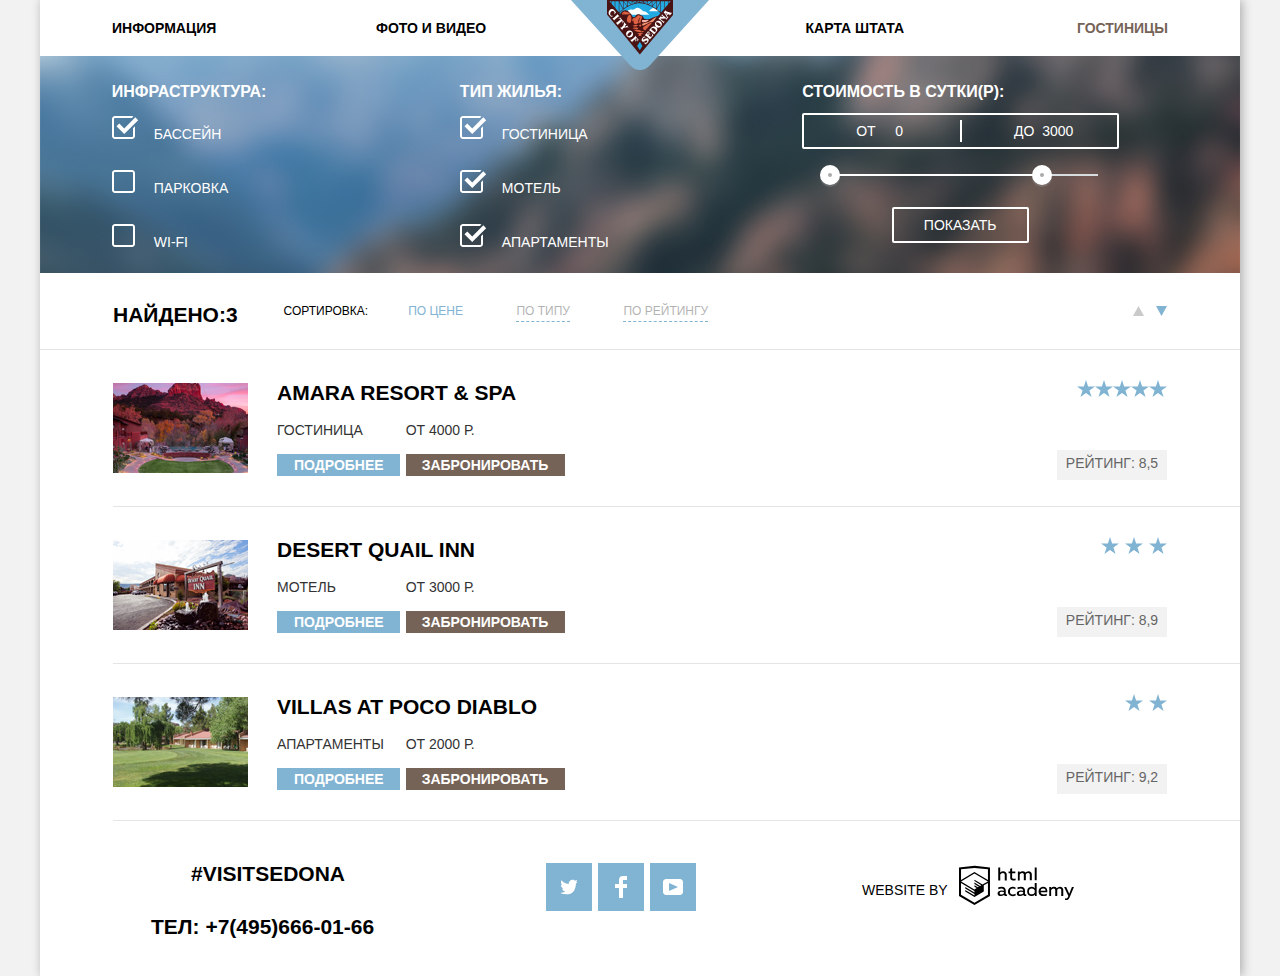
==== catalog.html @ 62e46cba "Исправление ошибок" ====
<!DOCTYPE html>
<html lang="ru">
  <head>
    <meta charset="utf-8">
    <title>HTML Academy: Седона</title>
    <meta name="description" content="Туристическое агенство Sedona">
    <meta name="keywords" content="путешествие, отдых, агенство, турист, Аризона, Каньон, Седона, тур">
    <link href="css/normalize.css" rel="stylesheet">
    <link href="css/style.css" rel="stylesheet">
  </head>
  <body>
    <div class="page-container">
      <header class="main-header">
        <nav class="main-navigation">
          <a href="index.html" class="main-header-logo">
            <img src="img/logo-sedona.svg" width="138" height="70" alt="Логотип SEDONA">
          </a>
          <ul class="site-navigation">
            <li class="menu-item">
              <a href="">Информация</a>
            </li>
            <li class="menu-item">
              <a href="">Фото и видео</a>
            </li>
            <li class="menu-item">
              <a href="">Карта штата</a>
            </li>
            <li class="menu-item">
              <a>Гостиницы</a>
            </li>
          </ul>
        </nav>
      </header>
      <main>
        <section class="top-section">
          <form action="https://echo.htmlacademy.ru/courses" method="get" class="form-catalog">
            <fieldset class="fieldset-checkbox">
              <legend class="categories-catalog infrastructure">Инфраструктура:</legend>
              <ul class="checkbox-list">
                <li class="filter-input">
                  <label for="swimming-pool" class="check">
                    <input class="visually-hidden filter-input-checkbox" type="checkbox" name="swimming-pool" id="swimming-pool" value="Бассейн" checked>
                    <svg xmlns="http://www.w3.org/2000/svg" class="checkbox-icon" width="27" height="23" viewBox="0 0 27 23">
                      <path class="checkbox-on" d="M7.285 7.486l-2.829 2.829 7.783 7.783L26.171 4.166l-2.828-2.829-11.104 11.102z"/>
                      <path class="checkbox-on" d="M21 20c0 .542-.458 1-1 1H3c-.542 0-1-.458-1-1V3c0-.542.458-1 1-1h16.908L21.493.415A2.96 2.96 0 0 0 20 0H3C1.35 0 0 1.35 0 3v17c0 1.65 1.35 3 3 3h17c1.65 0 3-1.35 3-3v-9.829l-2 2V20z"/>
                      <path class="checkbox-off" d="M20 2c.542 0 1 .458 1 1v17c0 .542-.458 1-1 1H3c-.542 0-1-.458-1-1V3c0-.542.458-1 1-1h17m0-2H3C1.35 0 0 1.35 0 3v17c0 1.65 1.35 3 3 3h17c1.65 0 3-1.35 3-3V3c0-1.65-1.35-3-3-3z"/>
                    </svg>Бассейн
                  </label>
                </li>
                <li class="filter-input">
                  <label for="parking" class="check">
                    <input class="visually-hidden filter-input-checkbox" type="checkbox" name="parking" id="parking" value="Парковка">
                    <svg xmlns="http://www.w3.org/2000/svg" class="checkbox-icon" width="27" height="23" viewBox="0 0 27 23">
                      <path class="checkbox-on" d="M7.285 7.486l-2.829 2.829 7.783 7.783L26.171 4.166l-2.828-2.829-11.104 11.102z"/>
                      <path class="checkbox-on" d="M21 20c0 .542-.458 1-1 1H3c-.542 0-1-.458-1-1V3c0-.542.458-1 1-1h16.908L21.493.415A2.96 2.96 0 0 0 20 0H3C1.35 0 0 1.35 0 3v17c0 1.65 1.35 3 3 3h17c1.65 0 3-1.35 3-3v-9.829l-2 2V20z"/>
                      <path class="checkbox-off" d="M20 2c.542 0 1 .458 1 1v17c0 .542-.458 1-1 1H3c-.542 0-1-.458-1-1V3c0-.542.458-1 1-1h17m0-2H3C1.35 0 0 1.35 0 3v17c0 1.65 1.35 3 3 3h17c1.65 0 3-1.35 3-3V3c0-1.65-1.35-3-3-3z"/>
                    </svg>Парковка
                  </label>
                </li>
                <li class="filter-input">
                  <label for="wi-fi" class="check">
                    <input class="visually-hidden filter-input-checkbox" type="checkbox" name="wi-fi" id="wi-fi" value="Wi-Fi">
                    <svg xmlns="http://www.w3.org/2000/svg" class="checkbox-icon" width="27" height="23" viewBox="0 0 27 23">
                      <path class="checkbox-on" d="M7.285 7.486l-2.829 2.829 7.783 7.783L26.171 4.166l-2.828-2.829-11.104 11.102z"/>
                      <path class="checkbox-on" d="M21 20c0 .542-.458 1-1 1H3c-.542 0-1-.458-1-1V3c0-.542.458-1 1-1h16.908L21.493.415A2.96 2.96 0 0 0 20 0H3C1.35 0 0 1.35 0 3v17c0 1.65 1.35 3 3 3h17c1.65 0 3-1.35 3-3v-9.829l-2 2V20z"/>
                      <path class="checkbox-off" d="M20 2c.542 0 1 .458 1 1v17c0 .542-.458 1-1 1H3c-.542 0-1-.458-1-1V3c0-.542.458-1 1-1h17m0-2H3C1.35 0 0 1.35 0 3v17c0 1.65 1.35 3 3 3h17c1.65 0 3-1.35 3-3V3c0-1.65-1.35-3-3-3z"/>
                    </svg>Wi-Fi
                  </label>
                </li>
              </ul>
            </fieldset>
            <fieldset class="fieldset-checkbox">
              <legend class="categories-catalog type-house">Тип жилья:</legend>
              <ul class="checkbox-list">
                <li class="filter-input">
                  <label for="hotel" class="check">
                    <input class="visually-hidden filter-input-checkbox" type="checkbox" name="hotel" id="hotel" value="Гостиница" checked>
                    <svg xmlns="http://www.w3.org/2000/svg" class="checkbox-icon" width="27" height="23" viewBox="0 0 27 23">
                      <path class="checkbox-on" d="M7.285 7.486l-2.829 2.829 7.783 7.783L26.171 4.166l-2.828-2.829-11.104 11.102z"/>
                      <path class="checkbox-on" d="M21 20c0 .542-.458 1-1 1H3c-.542 0-1-.458-1-1V3c0-.542.458-1 1-1h16.908L21.493.415A2.96 2.96 0 0 0 20 0H3C1.35 0 0 1.35 0 3v17c0 1.65 1.35 3 3 3h17c1.65 0 3-1.35 3-3v-9.829l-2 2V20z"/>
                      <path class="checkbox-off" d="M20 2c.542 0 1 .458 1 1v17c0 .542-.458 1-1 1H3c-.542 0-1-.458-1-1V3c0-.542.458-1 1-1h17m0-2H3C1.35 0 0 1.35 0 3v17c0 1.65 1.35 3 3 3h17c1.65 0 3-1.35 3-3V3c0-1.65-1.35-3-3-3z"/>
                    </svg>Гостиница
                  </label>
                </li>
                <li class="filter-input">
                  <label for="motel" class="check">
                    <input class="visually-hidden filter-input-checkbox" type="checkbox" name="motel" id="motel" value="Мотель" checked>
                    <svg xmlns="http://www.w3.org/2000/svg" class="checkbox-icon" width="27" height="23" viewBox="0 0 27 23">
                      <path class="checkbox-on" d="M7.285 7.486l-2.829 2.829 7.783 7.783L26.171 4.166l-2.828-2.829-11.104 11.102z"/>
                      <path class="checkbox-on" d="M21 20c0 .542-.458 1-1 1H3c-.542 0-1-.458-1-1V3c0-.542.458-1 1-1h16.908L21.493.415A2.96 2.96 0 0 0 20 0H3C1.35 0 0 1.35 0 3v17c0 1.65 1.35 3 3 3h17c1.65 0 3-1.35 3-3v-9.829l-2 2V20z"/>
                      <path class="checkbox-off" d="M20 2c.542 0 1 .458 1 1v17c0 .542-.458 1-1 1H3c-.542 0-1-.458-1-1V3c0-.542.458-1 1-1h17m0-2H3C1.35 0 0 1.35 0 3v17c0 1.65 1.35 3 3 3h17c1.65 0 3-1.35 3-3V3c0-1.65-1.35-3-3-3z"/>
                    </svg>Мотель
                  </label>
                </li>
                <li class="filter-input">
                  <label for="apartments" class="check">
                    <input class="visually-hidden filter-input-checkbox" type="checkbox" name="apartments" id="apartments" value="Апартаменты" checked>
                    <svg xmlns="http://www.w3.org/2000/svg" class="checkbox-icon" width="27" height="23" viewBox="0 0 27 23">
                      <path class="checkbox-on" d="M7.285 7.486l-2.829 2.829 7.783 7.783L26.171 4.166l-2.828-2.829-11.104 11.102z"/>
                      <path class="checkbox-on" d="M21 20c0 .542-.458 1-1 1H3c-.542 0-1-.458-1-1V3c0-.542.458-1 1-1h16.908L21.493.415A2.96 2.96 0 0 0 20 0H3C1.35 0 0 1.35 0 3v17c0 1.65 1.35 3 3 3h17c1.65 0 3-1.35 3-3v-9.829l-2 2V20z"/>
                      <path class="checkbox-off" d="M20 2c.542 0 1 .458 1 1v17c0 .542-.458 1-1 1H3c-.542 0-1-.458-1-1V3c0-.542.458-1 1-1h17m0-2H3C1.35 0 0 1.35 0 3v17c0 1.65 1.35 3 3 3h17c1.65 0 3-1.35 3-3V3c0-1.65-1.35-3-3-3z"/>
                   </svg>Апартаменты
                  </label>
                </li>
              </ul>
            </fieldset>
            <fieldset class="filter-item fieldset-checkbox">
              <legend class="price-in-day">Стоимость в сутки(р):</legend>
              <div class="range-filter">
                <div class="price-controls">
                  <label class="min-price">
                    от <input type="number" name="min-price" value="0" class="input-price">
                  </label>
                  <label class="max-price">
                    до <input type="number" name="max-price" value="3000" class="input-price">
                  </label>
                </div>
                <div class="range-controls">
                  <div class="scale">
                    <div class="bar">
                    </div>
                  </div>
                  <button type="button" class="toggle toggle-min" aria-label="Минимальная цена"></button>
                  <button type="button" class="toggle toggle-max" aria-label="Максимальная цена"></button>
                </div>
              </div>
              <button type="submit" name="show-button" id="show-button" class="show-button">Показать</button>
            </fieldset>
          </form>
        </section>
        <div class="sort-container">
          <p class="found">Найдено:3</p>
          <p class="sorting">Сортировка:</p>
          <div class="for-arrows">
            <ul class="sort-list">
              <li class="sort-item">
                <a href="" class="sort-by-price">По цене</a>
              </li>
              <li class="sort-item with-border">
                <a href="" class="sort-by-type">По типу</a>
              </li>
              <li class="sort-item with-border">
                <a href="" class="sort-by-rait">По рейтингу</a>
              </li>
            </ul>
            <ul class="list-reset arrows">
              <li>
                <a href="#">
                  <svg xmlns="http://www.w3.org/2000/svg"  class="arrow first-arrow" width="11" height="10" viewBox="0 0 11 10">
                    <path d="M5.5 0L0 10h11z"/>
                  </svg>
                </a>
              </li>
              <li>
                <a href="#">
                  <svg xmlns="http://www.w3.org/2000/svg"  class="arrow second-arrow" width="11" height="10" viewBox="0 0 11 10">
                    <path d="M5.5 10L0 0h11"/>
                  </svg>
                </a>
              </li>
            </ul>
          </div>
        </div>
        <section>
          <ul class="catalog-list">
            <li> 
              <div class="catalog-container">
                <div class="about-hotel">
                  <div class="image-hotel">
                    <img src="img/amara_resort.jpg" width="135" height="90" alt="Amara resort & SPA">
                  </div>
                  <div class="container-hotel">
                    <h3 class="name-hotel">Amara resort & SPA</h3>
                    <div class="inside-hotel">
                      <div class="side-left">
                        <p class="type-hotel">Гостиница</p>
                        <a href="" class="button-inside details">Подробнее</a>
                      </div>
                      <div class="side-right">
                        <p>от 4000 Р.</p>
                        <a href="" class="button-inside reservation">Забронировать</a>
                      </div>
                    </div>
                  </div>
                </div>
                <div class="grade">
                  <p class="stars four-stars" aria-label="4 звезды"></p>
                  <p class="rating">Рейтинг: 8,5</p>
                </div>
              </div>
            </li>
            <li> 
              <div class="catalog-container">
                <div class="about-hotel">
                  <div class="image-hotel">
                    <img src="img/desert_quail_inn.jpg" width="135" height="90" alt="Desert quail inn">
                  </div>
                  <div class="container-hotel">
                    <h3 class="name-hotel">Desert quail inn</h3>
                    <div class="inside-hotel">
                      <div class="side-left">
                        <p class="type-hotel">Мотель</p>
                        <a href="" class="button-inside details">Подробнее</a>
                      </div>
                      <div class="side-right">
                        <p>от 3000 Р.</p>
                        <a href="" class="button-inside reservation">Забронировать</a>
                      </div>
                    </div>
                  </div>
                </div>
                <div>
                  <p class="stars three-stars" aria-label="3 звезды"></p>
                  <p class="rating">Рейтинг: 8,9</p>
                </div>
              </div>
            </li>
            <li> 
              <div class="catalog-container">
                <div class="about-hotel">
                  <div class="image-hotel">
                    <img src="img/villas_at_poco_diablo.jpg" width="135" height="90" alt="Villas at poco diablo">
                  </div>
                  <div class="container-hotel">
                    <h3 class="name-hotel">Villas at poco diablo</h3>
                    <div class="inside-hotel">
                      <div class="side-left">
                        <p class="type-hotel">Апартаменты</p>
                        <a href="" class="button-inside details">Подробнее</a>
                      </div>
                      <div class="side-right">
                        <p>от 2000 Р.</p>
                        <a href="" class="button-inside reservation">Забронировать</a>
                      </div>
                    </div>
                  </div>
                </div>
                <div>
                  <p class="stars two-stars" aria-label="2 звезды"></p>
                  <p class="rating">Рейтинг: 9,2</p>
                </div>
              </div>
            </li>       
          </ul>
        </section>
      </main>
      <footer class="page-footer">
        <div class="footer-info">
          <h2 class="hashtag">#VISITSEDONA</h2>
          <a href="tel:+74956660166" class="tel">Тел: +7(495)666-01-66</a>
        </div>
        <ul class="footer-contacts">
          <li>
            <a class="social" href="#" aria-label="Твиттер">
              <svg xmlns="http://www.w3.org/2000/svg" xmlns:xlink="http://www.w3.org/1999/xlink" class="social-icon" width="17" height="15" viewBox="0 0 17 15">
                <path fill="#FFF" d="M10.95.144c1.685-.496 2.984.27 3.577 1.179.673-.231 1.331-.481 2.011-.708a2.345 2.345 0 0 1-.857 1.768c.685.17 1.304-.491 1.304-.491-.169 1-1.006 1.788-1.563 2.024-.231 6.75-3.175 11.217-10.077 11.082h-.446c-.41 0-4.164-.46-4.898-1.887 2.271.196 3.893-.422 4.693-1.177-.96-.3-2.679-.477-2.979-2.95.349.106.564.228 1.19.119C1.705 8.247.374 7.53.448 5.33c.285.328 1.067.536 1.34.472C1.085 5.561-.182 2.442.894.85c1.818 1.854 3.735 3.606 7.152 3.773C8.254 2.33 9.183.793 10.95.144z"/>
              </svg>
            </a>
          </li>
          <li>
            <a class="social" href="#" aria-label="Фейсбук">
              <svg xmlns="http://www.w3.org/2000/svg" class="social-icon" width="12" height="22" viewBox="0 0 12 22">
                <path fill="#FFF" d="M12 4V0H8a4 4 0 0 0-4 4v4H0v4h4v10h4V12h4V8H8V4h4z"/>
              </svg>
            </a>
          </li>
          <li>
            <a class="social" href="#" aria-label="Ютуб">
              <svg xmlns="http://www.w3.org/2000/svg" xmlns:xlink="http://www.w3.org/1999/xlink" class="social-icon" width="20" height="16" viewBox="0 0 20 16">
                <path fill="#FFF" d="M17 0H3C1.35 0 0 1.35 0 3v10c0 1.65 1.35 3 3 3h14c1.65 0 3-1.35 3-3V3c0-1.65-1.35-3-3-3zM6.027 11.998V4.002L15.014 8l-8.987 3.998z"/>
              </svg>
            </a>
          </li>
        </ul>
        <div class="footer-website-by">
          <p class="website-by">Website by &numsp;
            <a class="copyright-link" href="https://htmlacademy.ru/intensive/htmlcss">
              <svg id="Layer_1" data-name="Layer 1" class="academy-logo" xmlns="http://www.w3.org/2000/svg"
                viewBox="0 0 108.08 36.85">
                <title>logo-htmlacademy-small1</title>
                <path
                  d="M44.61,26.88a2,2,0,0,0,.55-0.1v1.33a3.25,3.25,0,0,1-1.18.21,1.67,1.67,0,0,1-1.67-1,4.84,4.84,0,0,1-3.14,1.08c-1.51,0-2.91-.83-2.91-2.55,0-2.13,2-2.79,3.71-2.79a11.08,11.08,0,0,1,2.17.25v-0.3c0-1-.76-1.77-2.19-1.77a7.42,7.42,0,0,0-3,.64v-1.7a10.21,10.21,0,0,1,3.19-.55c2.36,0,3.81,1.12,3.81,3.65v3a0.54,0.54,0,0,0,.49.59h0.17Zm-6.44-1.13A1.35,1.35,0,0,0,39.63,27h0.11a3.39,3.39,0,0,0,2.41-1V24.58a9.72,9.72,0,0,0-1.81-.21c-1,0-2.16.33-2.16,1.38h0Zm12.36-6.11a5,5,0,0,1,2.57.64V22a4.08,4.08,0,0,0-2.3-.7,2.75,2.75,0,1,0,0,5.49,5,5,0,0,0,2.43-.64v1.71a6.27,6.27,0,0,1-2.76.57A4.21,4.21,0,0,1,46,24.51q0-.21,0-0.41a4.32,4.32,0,0,1,4.18-4.46h0.38Zm12.17,7.24a2,2,0,0,0,.55-0.1v1.33a3.25,3.25,0,0,1-1.18.21,1.67,1.67,0,0,1-1.67-1,4.84,4.84,0,0,1-3.14,1.08c-1.51,0-2.91-.83-2.91-2.55,0-2.13,2-2.79,3.71-2.79a11.08,11.08,0,0,1,2.17.25v-0.3c0-1-.76-1.77-2.19-1.77a7.42,7.42,0,0,0-3,.64v-1.7a10.21,10.21,0,0,1,3.19-.55c2.36,0,3.81,1.12,3.81,3.65v3a0.54,0.54,0,0,0,.49.59h0.17Zm-6.44-1.13A1.35,1.35,0,0,0,57.73,27h0.11a3.39,3.39,0,0,0,2.41-1V24.58a9.72,9.72,0,0,0-1.81-.21c-1.06,0-2.16.33-2.16,1.38h0ZM73,16V28.2H71.35V26.88a3.88,3.88,0,0,1-3.19,1.54,4.4,4.4,0,0,1,0-8.78,3.81,3.81,0,0,1,3,1.3V16H73Zm-4.53,5.22a2.76,2.76,0,1,0,0,5.52A2.86,2.86,0,0,0,71.15,25V23A2.91,2.91,0,0,0,68.49,21.27ZM79,19.64c3.31,0,4.46,2.68,3.92,5.09H76.7c0.21,1.5,1.67,2.11,3.19,2.11a6.11,6.11,0,0,0,2.64-.59v1.6a7.14,7.14,0,0,1-3,.57C77,28.42,74.78,27,74.78,24a4.18,4.18,0,0,1,4-4.39H79Zm0.09,1.54a2.28,2.28,0,0,0-2.44,2.1v0.06H81.3A2,2,0,0,0,79.13,21.18Zm5.73,7V19.87h1.65v1a3.81,3.81,0,0,1,2.78-1.27A2.86,2.86,0,0,1,91.89,21a4.12,4.12,0,0,1,2.91-1.33A3.06,3.06,0,0,1,98,23V28.2h-1.9V23.05a1.59,1.59,0,0,0-1.42-1.75H94.42a2.8,2.8,0,0,0-2.07,1.12V28.2h-1.9V23.05A1.59,1.59,0,0,0,89,21.31H88.8a3,3,0,0,0-2.21,1.29v5.63H84.86Zm21.31-8.33h1.9l-3.91,9.46c-0.9,2.17-2.09,2.86-3.35,2.86a4.76,4.76,0,0,1-1.1-.14V30.46a2.86,2.86,0,0,0,.85.12c0.9,0,1.58-.64,2.07-1.9l0.17-.42-4-8.4h2l2.86,6.29ZM38.73,1.46V6.22a3.81,3.81,0,0,1,2.7-1.14,3.25,3.25,0,0,1,3.44,3.4v5.15H43V8.72a1.81,1.81,0,0,0-1.61-2h-0.3a2.93,2.93,0,0,0-2.32,1.39v5.52h-1.9V1.46h1.9ZM49.94,2.31v3h3V6.91h-3v3.81c0,1.1.5,1.46,1.58,1.46a4.49,4.49,0,0,0,1.69-.33v1.6A6.8,6.8,0,0,1,51,13.8a2.55,2.55,0,0,1-2.86-2.74V6.89H46.58V5.26h1.5V2.74Zm5.4,11.31V5.28H57v1A3.81,3.81,0,0,1,59.77,5a2.86,2.86,0,0,1,2.6,1.33A4.12,4.12,0,0,1,65.28,5,3.06,3.06,0,0,1,68.44,8.4v5.21h-1.9V8.46a1.59,1.59,0,0,0-1.42-1.75H64.89a2.8,2.8,0,0,0-2.07,1.12v5.78h-1.9V8.46A1.59,1.59,0,0,0,59.5,6.71H59.27A3,3,0,0,0,57.06,8v5.63H55.34ZM71.17,1.45H73V13.6H71.17V1.45ZM14.71,0H14.55L0,1.54V28.21l14.55,8.66,14.55-8.66V1.54Zm12.5,27.1L14.55,34.64,1.9,27.12V16.18l12.59,7.5V25L5.86,19.9v1.31l8.68,5.21v1.39L5.87,22.65V24l8.68,5.21,8.75-5.24V18.31L27.2,16V27.12Zm0-12.53-3.48,2-1.6,1L14.51,13v1.31L21,18.23H21l-0.14.09-1,.54-5.37-3.2V17l4.24,2.52-1,.67-3.2-1.9v1.31l2.1,1.24L14.5,22.1,2,14.65,14.51,7.11Zm0-1.32L14.49,5.76,1.91,13.25v-10L14.56,1.92,27.21,3.25v10h0Z"
                  transform="translate(0 -0.02)" />
              </svg>
            </a>
          </p>
        </div>
      </footer>
    </div> 
  </body>
</html>
---- css/style.css ----
:root {
  --basic-white: #ffffff;
  --basic-black: #000000;
  --light-blue: #81B3D2;
  --basic-brown: #766357;
  --basic-gray: #EEEEEE;
  --dark-gray: #888888;
  --light-gray: #F2F2F2;
  --gray: #A9A9A9;
  --black-logo: #231F20;
  --light-black: #333333;
  --gray-ranked: #666666;
  --gray-point: #ABABAB;
  --gray-arrow: #CACACA;
  --hover-brown: #604E43;
  --dark-brown: #503E33;
  --basic-blue: #669EC0;
  --dark-blue: #5496BD;
  --line-gray: #E5E5E5;
  --hover-blue: #669EC0;
  --active-blue: #5496BD;
  --hover-gray: #EBEBEB;
  --border-white: #E5E5E5;
  --menu-current-color: #766357;
}

body {
  margin: 0;
  padding: 0;
  font-family: "PT Sans Narrow", Arial, sans-serif;
  font-size: 14px;
  line-height: 21px;
  font-weight: 400;
  color: var(--light-black);
  text-transform: uppercase;
  background-color: var(--light-gray);
  background-position: top center;
  background-repeat: no-repeat;
}

a {
  text-decoration: none;
}

.page-container {
  width: 1200px;
  margin: 0 auto;
  background-color: var(--basic-white);
  box-shadow: 2px 0px 10px 0px rgba(0,0,0,0.3);
  position: relative;
}

img {
  max-width: 100%;
  height: auto;
}

.list-reset {
  margin: 0;
  padding: 0;
  list-style: none;
}

.main-navigation {
  line-height: 26px;
  background-color: var(--basic-white);
  position: relative;
} 

.main-header-logo {
  width: 138px;
  height: 70px;
  position: absolute;
  top: 0;
  left: 50%;
  transform: translateX(-50%);
}

.site-navigation {
  padding-right: 72px;
  padding-left: 72px;
  margin: 0;
  padding-top: 15px;
  padding-bottom: 15px;
  display: flex;
  justify-content: space-between;
}
  
.site-navigation li {
  width: 300px;
  box-sizing: border-box;
  list-style: none;
  margin: 0;
}

.site-navigation li:nth-child(1),
.site-navigation li:nth-child(2) {
  text-align: left;
}

.site-navigation li:nth-child(3),
.site-navigation li:nth-child(4) {
  text-align: right;
}

.site-navigation a {
  color: var(--basic-black);
  font-weight: 700;
}

.site-navigation a:hover,
.site-navigation a:focus {
  background-color: var(--basic-white);
  color: var(--basic-black);
}

.about-sedona,
.tel,
.found {
  font-size: 21px;
  line-height: 26px;
  font-weight: 700;
  text-align: center;
  color: var(--basic-black);
}

.about-sedona {
  margin-top: 42px;
  margin-bottom: 16px;
}

.visually-hidden {
  position: absolute;
  clip: rect(1px 1px 1px 1px);
  clip: rect(1px, 1px, 1px, 1px);
  padding: 0;
  border: 0;
  height: 1px;
  width: 1px;
  overflow: hidden;
}

.five-reasons {
  line-height: 26px;
  text-align: center;
  margin-bottom: 51px;
}

.in-city {
  color: var(--basic-white);
  font-size: 21px;
}

.blue-block {
  background-color: var(--light-blue);
  width: 400px;
  text-align: center;
  padding-top: 47px;
  padding-bottom: 54px;
}

.description-city {
  color: var(--basic-white);
}

.categories {
  font-weight: 700;
  font-size: 21px;
  color: var(--basic-black);
  margin-top: 30px;
  margin-bottom: 25px;
}

.interested {
  font-size: 30px;
  line-height: 24px;
  color: var(--basic-black);
  font-weight: 700;
  text-align: center;
}

.deal {
  text-align: center;
  margin-bottom: 60px;
}

.search-hotel {
  color: var(--basic-white);
  line-height: 26px;
  font-size: 21px;
  font-weight: 700;
  border: none;
  background-color: var(--basic-brown);
  text-transform: inherit;
  width: 568px;
  font-family: inherit;
  text-align: center;
  margin: 0 auto;
  padding-top: 30px;
  padding-bottom: 30px;
}

.date-age {
  color: var(--basic-black);
  font-weight: 700;
  line-height: 26px;
  text-transform: inherit;
  border: none;
  background-color: var(--light-gray);
  width: 100%;
  min-height: 38px;
  box-sizing: border-box;
  border: 2px solid var(--light-gray);
}

.date-age:first-child {
  padding-left: 13px;
}

.people-input {
  text-align: center;
}

.label-in-form {
  color: var(--basic-black);
  font-weight: 700;
  line-height: 26px;
}

.people-label {
  padding-left: 55px;
  padding-right: 25px;
}

.first-label {
  padding-right: 10px;
}

.second-label {
  padding-right: 7px;
}

.first-group {
  padding-top: 55px;
  padding-left: 55px;
  padding-right: 50px;
}

.second-group {
  padding-left: 54px;
  padding-right: 45px;
}

.search {
  font-size: 21px;
  line-height: 26px;
  font-weight: 700;
  color: var(--basic-white);
  text-transform: inherit;
  border: none;
  background-color: var(--light-blue);
  width: 458px; 
  margin-top: 54px;
  margin-bottom: 55px;
  padding-top: 16px;
  padding-bottom: 16px;
}

.hashtag {
  font-size: 21px;
  line-height: 26px;
  font-weight: 700;
  color: var(--basic-black);
  padding-top: 23px;
  padding-bottom: 9px;
  padding-left: 40px;
}

.footer-contacts {
  list-style: none;
  margin: 0 auto;
  display: grid;
  grid-template-columns: 52px 52px 52px;
  padding: 0;
  margin: 0;
}

.social {
  position: relative;
  background-color: var(--light-blue);
  width: 46px;
  height: 48px;
  display: block;
  text-align: center;
}

.social-icon {
  position: absolute;
  top: 50%;
  left: 50%;
  transform: translate(-50%,-50%);
  text-align: center;
}

.social:active .social-icon {
  opacity: 0.3;
}

.social:hover {
  background-color: var(--hover-blue);
}

.social:active {
  background-color: var(--active-blue);
  color: rgba(255, 255, 255, 0.3);
}

.footer-contacts li {
  margin: 6px;
  text-align: center;
}

.website-by {
  line-height: 26px;
  color: var(--basic-black);
  display: flex;
  align-items: center;
}

.main-background {
  background-color: var(--basic-black);
  background-image: url("../img/main-background.jpg");
  width: 1200px;
  height: 509px;
  text-align: center;
}

.intro-welcome {
  margin-top: 71px;
}

.city-art {
  background-image: url("../img/city.jpg");
}

.top-section {
  background-color: var(--basic-black);
  background-image: url("../img/background.jpg");
  width: 1200px;
  height: 217px;
  background-repeat: no-repeat;
  color: var(--basic-white);
  text-align: center;
}

.categories-catalog,
.price-in-day {
  font-size: 16px;
  font-weight: 700;
}

.price-in-day {
  text-align: start;
  padding-bottom: 11px;
}

.checkbox-list,
.catalog-list {
  list-style: none;
}

.catalog-list {
  margin: 0;
  position: relative;
  padding-left: 73px;
}

.checkbox-list li {
  text-align: start;
  padding-bottom: 25px;
}

.checkbox-list {
  padding: 0;
}

.checkbox-icon {
  fill: var(--basic-white);
  padding-right: 15px;
}

.filter-input-checkbox:checked + .checkbox-icon .checkbox-on {
  opacity: 1;
}

.filter-input-checkbox:checked + .checkbox-icon .checkbox-off {
  opacity: 0;
}

.filter-input-checkbox + .checkbox-icon .checkbox-on {
  opacity: 0;
}

.filter-input-checkbox + .checkbox-icon .checkbox-off {
  opacity: 1;
}

.type-house {
  text-align: start;
}

.show-button {
  color: var(--basic-white);
  background-color: transparent;
  border: 2px solid var(--basic-white);
  border-radius: 2px;
  width: 137px;
  height: 36px;
  text-transform: inherit;
}

.sort-list {
  list-style: none;
  display: flex;
  justify-content: space-between;
  width: 300px;
}

.sort-container {
  display: flex;
  align-items: center;
  border-bottom: 1px solid var(--line-gray);
}

.found {
  margin-top: 29px;
  margin-left: 73px;
  padding: 0;
}

.sorting {
  font-size: 12px;
  line-height: 18px;
  color: var(--basic-black);
  margin-left: 46px;
}

.sort-by-type,
.sort-by-rait {
  font-size: 12px;
  line-height: 18px;
  color: var(--basic-black);
  opacity: 0.3;
}

.with-border {
  border-bottom: 1px dashed var(--light-blue);
}

.sort-by-price {
  font-size: 12px;
  line-height: 18px;
  color: var(--light-blue);
}

.name-hotel {
  font-size: 21px;
  line-height: 26px;
  font-weight: 700;
  color: var(--basic-black);
  margin: 0;
  padding: 0;
}

.type-hotel {
  color: var(--light-black);
}

.button-inside {
  font-weight: 700;
  color: var(--basic-white);
  border: none;
}

.details {
  width: 110px;
  padding: 3px 16px 3px 17px;
  margin-right: 6px;
  background-color: var(--light-blue);
}

.reservation {
  width: 142px;
  padding: 3px 17px 3px 16px;
  background-color: var(--basic-brown);
}

.rating {
  color: var(--gray-ranked);
  background-color: var(--light-gray);
  width: 110px;
  height: 27px;
  text-align: center;
  margin-right: 73px;
  margin-top: 70px;
  padding-top: 3px;
}

.page {
  height: 100%;
}

.page-body {
  min-height: 100%;
  display: grid;
  grid-template-rows: min-content 1fr min-content;
  align-content: start;
}

.advantages-list {
  width: 1200px;
  margin: 0;
  padding: 0;
  list-style: none;
  display: flex;
  flex-wrap: wrap;
}

.feature-item {
  width: 400px;
  text-align: center;
  outline-offset: -5px;
}

.bridge,
.in-city,
.really {
  width: 100%;
}

.feature-item p {
  margin: 0 10px;
} 


.page-footer {
  display: grid;
  grid-template-columns: 3;
}

.page-footer-main {
  background-color: var(--basic-white);
  opacity: 0.9;
  position: absolute;
  width: 100%;
  left: 0;
  bottom: 0;
}

.footer-info {
  padding-left: 111px;
  padding-bottom: 36px;
  grid-column-start: 1;
  grid-column-end: 2;
}

.footer-contacts {
  grid-column-start: 2;
  grid-column-end: 3;
  padding-top: 36px;
  padding-bottom: 36px;
}

.footer-website-by {
  grid-column-start: 3;
  grid-column-end: 4;
  margin-top: 30px;
}

.map {
  background-color: var(--basic-black);
  background-image: url("../img/map.png");
  position: relative;
}

.live-map {
  width: 1200px;
  height: 594px;
  border: none;
}

.form-search {
  position: absolute;
  background-color: var(--basic-white);
  left: 50%;
  transform: translateX(-50%);
  width: 568px;
  text-align: center;
}

.academy-logo {
  width: 115px;
  height: 41px;
}

.container-for-image {
  display: flex;
}

.container-for-image:last-child {
  flex-direction: row-reverse;
}

.additional-advantages {
  background-color: var(--basic-gray);
  margin-bottom: 58px;
}

.characteristics {
  padding-top: 47px;
}

.description-characteristics {
  padding-top: 23px;
  padding-bottom: 54px;
  box-sizing: border-box;
}

.item-icons {
  padding-top: 60px;
}

.description-categories {
  padding-bottom: 82px;
}

.fieldset-search {
  padding: 0;
  margin: 0;
  border: 0;
}

.calendar {
  border: none;
}

.search-hotel:hover {
  background-color: var(--hover-brown);
}

.search-hotel:active {
  background-color: var(--dark-brown);
  color: rgba(255, 255, 255, 0.3);
}

.search:hover {
  background-color: var(--basic-blue);
}

.search:active {
  background-color: var(--dark-blue);
  color: rgba(255, 255, 255, 0.3);
}

.button-amount {
  color: var(--gray);
  background-color: var(--light-gray);
  border: 0;
  position: absolute;
  top: 0;
  width: 30px;
  height: 100%;
  margin: 0;
}

.button-amount:nth-of-type(2) {
  right: 0;
}

.button-amount::before,
.button-amount::after {
  content: "";
  position: absolute;
  top:50%;
  left: 50%;
  transform: translate(-50%, -50%);
  display: block;
  background-color: var(--gray);
}

.plus::before {
  height: 12px;
  width:3px;
}

.plus::after,
.minus::after {
  height: 3px;
  width: 12px;
}

/*
.minus::before {
  position: absolute;
  margin-left: 10px;
  content: "";
  display: block;
  width: 12px;
  height: 3px;
  background-color: var(--gray);
}

.plus::before,
.plus::after {
  content: "";
  position: absolute;
  background-color: var(--gray);
}

.plus::before {
  left:50%;
  top:14px;
  bottom:14px;
  width:3px;
  transform:translateX(-50%);
}

.plus::after {
  top:50%;
  left:9px;
  right:9px;
  height:3px;
  transform:translateY(-50%);
}
*/
.button-amount:hover::before,
.button-amount:hover::after {
  background-color: var(--basic-black);
}

.button-amount:hover,
.button-amount:active {
  background-color: var(--hover-gray);
}

.button-amount:active::before,
.button-amount:active::after {
  background-color: var(--light-blue);
}

.catalog-container {
  display: flex;
  justify-content: space-between;
  border-bottom: 1px solid var(--line-gray);
  padding-top: 30px;
}

.about-hotel {
  display: flex;
  align-items: center;
  padding-bottom: 30px;
}

.image-hotel {
  margin-right: 29px;
  width: 135px;
  height: 90px;
}

.container-hotel {
  flex-wrap: wrap;
}

.inside-hotel {
  display: flex;
}

.copyright-link:hover .academy-logo {
  fill: var(--light-blue);
}

.copyright-link .academy-logo:active {
  fill: var(--gray);
}

.fieldset-group {
  display: flex;
  align-items: center;
}

.group-inside {
  display: flex;
  align-items: center;
}

.second {
  width: 114px;
}

.input-wrapper {
  position: relative;
  width: 346px;
}

.input-second-wrapper {
  position: relative;
  width: 114px;
}

.calendar {
  position: absolute;
  fill: var(--gray);
  outline: none;
  margin: 0;
  padding: 0;
  top: 3px;
  right: 5px;
}

.calendar:hover {
  fill: var(--basic-black);
}

.calendar:active {
  fill: var(--light-blue);
}

.group-inside {
  display: flex;
}

.filter-item {
  margin: 0;
  padding: 0;
  border: none;
}

.range-filter {
  width: 316px;
}

.range-controls {
  position: relative;
  height: 80px;
  padding-top: 25px;
  height: 33px;
  padding-right: 20px;
  padding-left: 20px;
  border-radius: 5px;
}

.range-controls .scale {
  height: 2px;
  background: #d7dcde;
}

.range-controls .bar {
  width: 80%;
  height: 2px;
  background: var(--basic-white);
}

.range-controls .toggle {
  position: absolute;
  top: 16px;
  left: 0;
  width: 4px;
  height: 4px;
  padding: 0;
  border: 8px solid #ffffff;
  background-color: var(--gray-point);
  border-radius: 50%;
  box-shadow: 0 2px 1px 0 rgba(171,	171,	171, 0.3);
  cursor: pointer;
  box-sizing: content-box;
  outline: none;
}

.toggle:hover {
  width: 5.50px;
  height: 5.50px;
}

.range-controls .toggle-min {
  left: 18px;
}

.range-controls .toggle-max {
  left: 230px;
}

.price-controls {
  border: 2px solid var(--basic-white);
  display: flex;
  justify-content: space-between;
  width: 317px;
  height: 36px;
  align-items: center;
  position: relative;
  border-radius: 2px;
  box-sizing: border-box;
}

.price-controls::before {
  content: "";
  position: absolute;
  top: 50%;
  left: 50%;
  transform: translate(-50%, -50%);
  display: block;
  width: 2px;
  height: 22px;
  background-color: var(--basic-white);
}

.fieldset-checkbox {
  border: none;
  padding: 0;
  margin: 0;
  margin-left: -50px;
}

.form-catalog {
  display: flex;
  justify-content: space-around;
}

.input-price {
  color: var(--basic-white);
  text-align: center;
  background-color: transparent;
  border: none;
  width: 50px;
}

.min-price {
  padding-left: 52px;
}

.max-price {
  padding-right: 25px;
}

.date-age:hover {
  background-color: var(--hover-gray);
  border: 2px solid var(--hover-gray);
}

.date-age:focus {
  background-color: var(--basic-white);
  outline: none;
  border: 2px solid var(--border-white);
}

.name-hotel:hover {
  color: var(--light-blue);
}

.name-hotel:active {
  mix-blend-mode: normal;
  opacity: 0.3;
}

.reservation:hover {
  background-color: var(--hover-brown);
}

.reservation:active {
  background-color: var(--dark-brown);
  color: rgba(255, 255, 255, 0.3);
}

.details:hover {
  background-color: var(--hover-blue);
}

.details:active {
  background-color: var(--active-blue);
  color: rgba(255, 255, 255, 0.3);
}

.menu-item a:hover {
  color: var(--light-blue);
}

.menu-item a:active {
  mix-blend-mode: normal;
  opacity: 0.3;
}

.menu-item a:not([href]) {
  color: var(--menu-current-color);
}

.show-button:hover {
  background-color: var(--basic-white);
  color: var(--basic-black);
}

.sort-item a:hover {
  color: var(--light-blue);
  opacity: 1;
}

.sort-item a:active {
  color: var(--basic-black);
  opacity: 1;
}

.categories-catalog, .price-in-day {
  padding-top: 25px;
}

.for-arrows {
  display: flex;
  align-items: center;
  width: 100%;
  justify-content: space-between;
}

.arrows {
  display: flex;
  padding-right: 73px;
}

.arrow {
  fill: var(--gray-arrow);
}

.first-arrow {
  padding-right: 12px;
}

.second-arrow {
  fill: var(--light-blue);
}

.arrow:hover {
  fill: var(--basic-black);
}

.arrow:active {
  fill: var(--light-blue);
}

.stars {
  margin-top: auto;
  margin-right: 73px;
  position: absolute;
  right: 0;
  height: 17px;
  background-image: url("../img/star.svg");
  background-repeat: repeat;
  background-repeat: space;
}

.grade {
  position: relative;
}

.five-stars {
  width: 95px;
}

.four-stars {
  width: 90px;
}

.three-stars {
  width: 66px;
}

.two-stars {
  width: 42px;
}

.one-star {
  width: 18px;
}

.main-background::after {
  content: "";
  display: block;
  top: 509px;
  position: absolute;
  width: 1200px;
  height: 57px;
  background-image: url("data:image/svg+xml,%3Csvg xmlns='http://www.w3.org/2000/svg' width='1200' height='59' preserveAspectRatio='none' viewBox='0 0 1200 59'%3E%3Cpath d='M0 57V0l250 24V0l350 57L950 0v24l250-24v57H0z' fill='%23fff'/%3E%3C/svg%3E%0A");
}
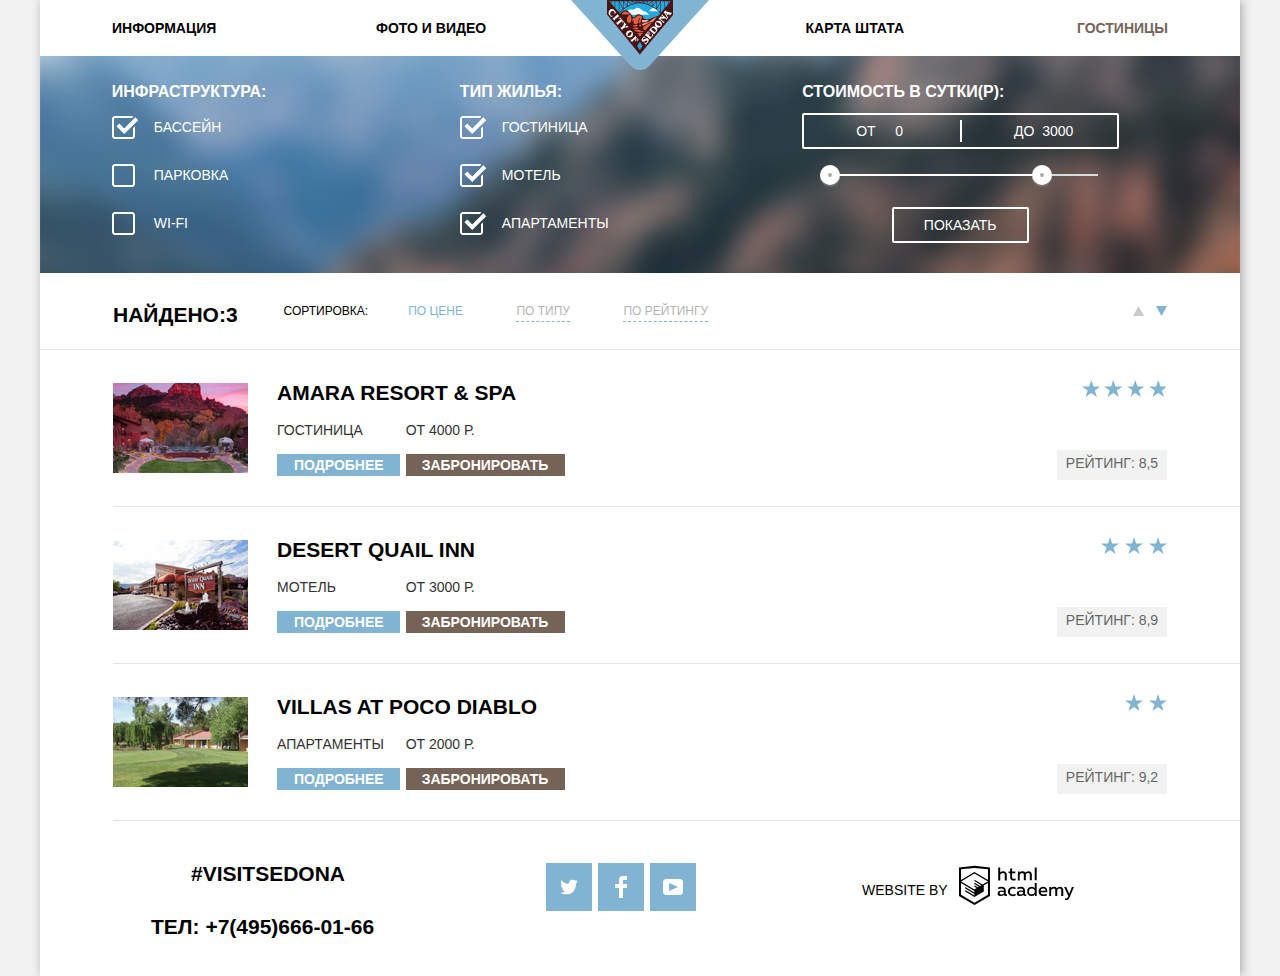
==== commit 901fe7f1: "Добавление счётчиков" ====
--- a/catalog.html
+++ b/catalog.html
@@ -240,7 +240,7 @@
                   <p class="rating">Рейтинг: 9,2</p>
                 </div>
               </div>
-            </li>       
+            </li>
           </ul>
         </section>
       </main>
--- a/css/style.css
+++ b/css/style.css
@@ -70,10 +70,11 @@
 .main-header-logo {
   width: 138px;
   height: 70px;
-  position: absolute;
+  position: absolute; 
   top: 0;
   left: 50%;
   transform: translateX(-50%);
+  z-index: 1;
 }
 
 .site-navigation {
@@ -114,6 +115,29 @@
   color: var(--basic-black);
 }
 
+.main-background {
+  background-color: var(--basic-black);
+  background-image: url("../img/main-background.jpg");
+  width: 1200px;
+  height: 509px;
+  text-align: center;
+  position: relative;
+}
+
+.main-background::after {
+  content: "";
+  display: block;
+  bottom: -1px;
+  position: absolute;
+  width: 1200px;
+  height: 57px;
+  background-image: url("data:image/svg+xml,%3Csvg xmlns='http://www.w3.org/2000/svg' width='1200' height='59' preserveAspectRatio='none' viewBox='0 0 1200 59'%3E%3Cpath d='M0 57V0l250 24V0l350 57L950 0v24l250-24v57H0z' fill='%23fff'/%3E%3C/svg%3E%0A");
+}
+
+.intro-welcome {
+  margin-top: 71px;
+}
+
 .about-sedona,
 .tel,
 .found {
@@ -151,7 +175,24 @@
   font-size: 21px;
 }
 
-.blue-block {
+.counter {
+  counter-reset: list-of-benefits;
+}
+
+.in-city::after,
+.characteristics::after {
+  float: left;
+  padding-top: 25px;
+  padding-bottom: 23px;
+  width: 100%;
+  counter-increment: list-of-benefits;
+  content: "— №" counter(list-of-benefits) " —";
+  font-size: 14px;
+  line-height: 21px;
+  font-weight: normal;
+}
+
+.place {
   background-color: var(--light-blue);
   width: 400px;
   text-align: center;
@@ -327,18 +368,6 @@
   align-items: center;
 }
 
-.main-background {
-  background-color: var(--basic-black);
-  background-image: url("../img/main-background.jpg");
-  width: 1200px;
-  height: 509px;
-  text-align: center;
-}
-
-.intro-welcome {
-  margin-top: 71px;
-}
-
 .city-art {
   background-image: url("../img/city.jpg");
 }
@@ -386,7 +415,12 @@
 
 .checkbox-icon {
   fill: var(--basic-white);
-  padding-right: 15px;
+  margin-right: 15px;
+}
+
+.check {
+  display: flex;
+  align-items: center;
 }
 
 .filter-input-checkbox:checked + .checkbox-icon .checkbox-on {
@@ -533,8 +567,7 @@
 }
 
 .bridge,
-.in-city,
-.really {
+.in-city {
   width: 100%;
 }
 
@@ -581,6 +614,7 @@
   background-color: var(--basic-black);
   background-image: url("../img/map.png");
   position: relative;
+  overflow: hidden;
 }
 
 .live-map {
@@ -596,6 +630,25 @@
   transform: translateX(-50%);
   width: 568px;
   text-align: center;
+  display: none;
+}
+
+.form-show {
+  display: block;
+  animation-duration: 1s;
+  animation-name: bounse;
+  animation-timing-function: ease-in-out;
+  animation-fill-mode: forwards;
+}
+
+@keyframes bounse {
+  0% {
+    transform: translate(-50%, -100%);
+  }
+
+  100% {
+    transform: translate(-50%, 0);
+  }
 }
 
 .academy-logo {
@@ -699,40 +752,6 @@
   width: 12px;
 }
 
-/*
-.minus::before {
-  position: absolute;
-  margin-left: 10px;
-  content: "";
-  display: block;
-  width: 12px;
-  height: 3px;
-  background-color: var(--gray);
-}
-
-.plus::before,
-.plus::after {
-  content: "";
-  position: absolute;
-  background-color: var(--gray);
-}
-
-.plus::before {
-  left:50%;
-  top:14px;
-  bottom:14px;
-  width:3px;
-  transform:translateX(-50%);
-}
-
-.plus::after {
-  top:50%;
-  left:9px;
-  right:9px;
-  height:3px;
-  transform:translateY(-50%);
-}
-*/
 .button-amount:hover::before,
 .button-amount:hover::after {
   background-color: var(--basic-black);
@@ -1063,7 +1082,7 @@
 }
 
 .four-stars {
-  width: 90px;
+  width: 85px;
 }
 
 .three-stars {
@@ -1077,13 +1096,3 @@
 .one-star {
   width: 18px;
 }
-
-.main-background::after {
-  content: "";
-  display: block;
-  top: 509px;
-  position: absolute;
-  width: 1200px;
-  height: 57px;
-  background-image: url("data:image/svg+xml,%3Csvg xmlns='http://www.w3.org/2000/svg' width='1200' height='59' preserveAspectRatio='none' viewBox='0 0 1200 59'%3E%3Cpath d='M0 57V0l250 24V0l350 57L950 0v24l250-24v57H0z' fill='%23fff'/%3E%3C/svg%3E%0A");
-}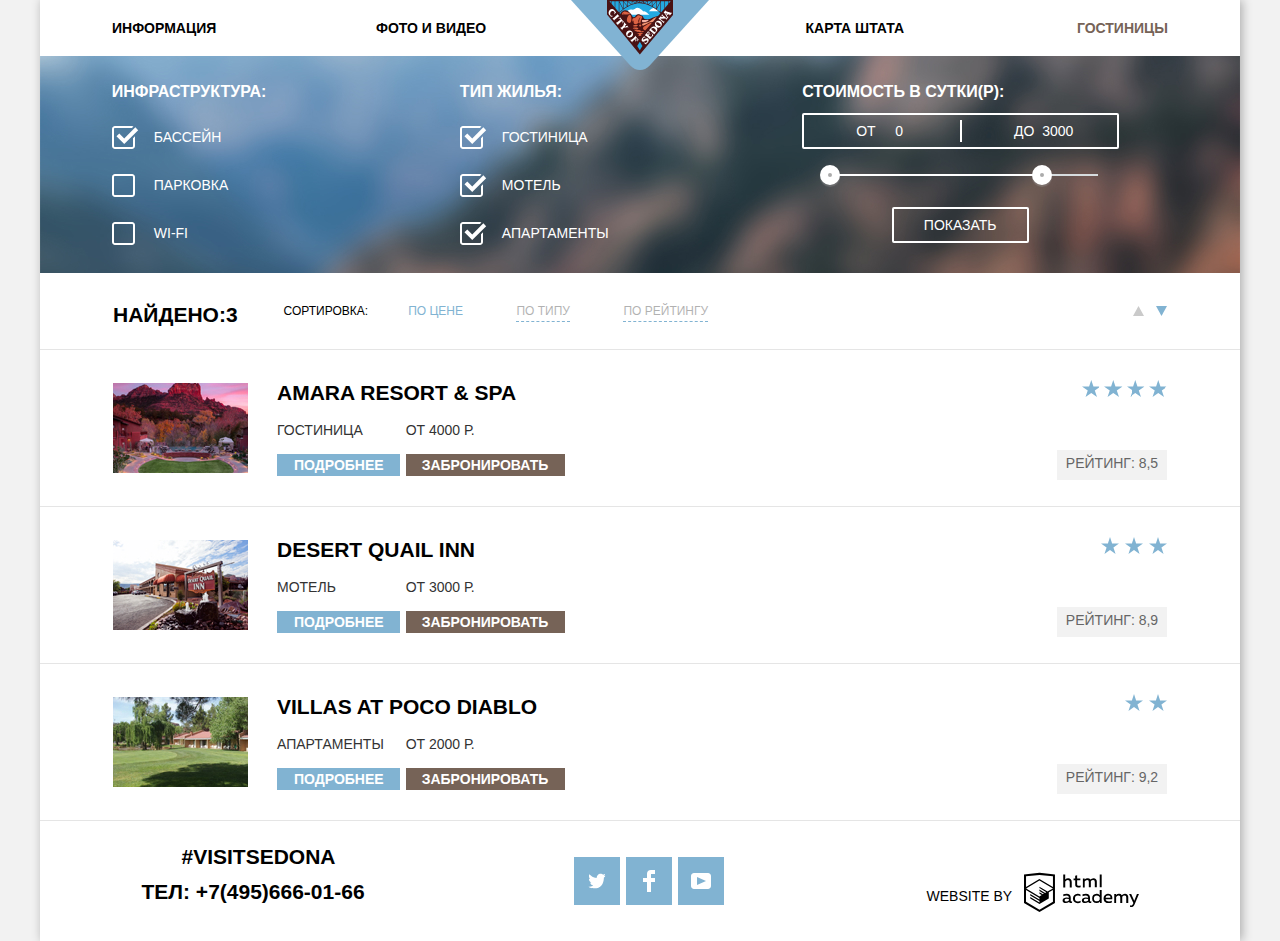
==== commit 8497a77a: "Поправки по критериям" ====
--- a/catalog.html
+++ b/catalog.html
@@ -36,7 +36,7 @@
           <form action="https://echo.htmlacademy.ru/courses" method="get" class="form-catalog">
             <fieldset class="fieldset-checkbox">
               <legend class="categories-catalog infrastructure">Инфраструктура:</legend>
-              <ul class="checkbox-list">
+              <ul class="checkbox-list list-reset">
                 <li class="filter-input">
                   <label for="swimming-pool" class="check">
                     <input class="visually-hidden filter-input-checkbox" type="checkbox" name="swimming-pool" id="swimming-pool" value="Бассейн" checked>
@@ -71,7 +71,7 @@
             </fieldset>
             <fieldset class="fieldset-checkbox">
               <legend class="categories-catalog type-house">Тип жилья:</legend>
-              <ul class="checkbox-list">
+              <ul class="checkbox-list list-reset">
                 <li class="filter-input">
                   <label for="hotel" class="check">
                     <input class="visually-hidden filter-input-checkbox" type="checkbox" name="hotel" id="hotel" value="Гостиница" checked>
@@ -124,7 +124,7 @@
                   <button type="button" class="toggle toggle-max" aria-label="Максимальная цена"></button>
                 </div>
               </div>
-              <button type="submit" name="show-button" id="show-button" class="show-button">Показать</button>
+              <button type="submit" id="show-button" class="show-button">Показать</button>
             </fieldset>
           </form>
         </section>
@@ -145,14 +145,14 @@
             </ul>
             <ul class="list-reset arrows">
               <li>
-                <a href="#">
+                <a href="#" aria-label="Стрелка сортировки (вверх)">
                   <svg xmlns="http://www.w3.org/2000/svg"  class="arrow first-arrow" width="11" height="10" viewBox="0 0 11 10">
                     <path d="M5.5 0L0 10h11z"/>
                   </svg>
                 </a>
               </li>
               <li>
-                <a href="#">
+                <a href="#" aria-label="Стрелка сортировки (вниз)">
                   <svg xmlns="http://www.w3.org/2000/svg"  class="arrow second-arrow" width="11" height="10" viewBox="0 0 11 10">
                     <path d="M5.5 10L0 0h11"/>
                   </svg>
@@ -162,15 +162,17 @@
           </div>
         </div>
         <section>
-          <ul class="catalog-list">
+          <ul class="catalog-list list-reset">
             <li> 
               <div class="catalog-container">
                 <div class="about-hotel">
                   <div class="image-hotel">
-                    <img src="img/amara_resort.jpg" width="135" height="90" alt="Amara resort & SPA">
+                    <img src="img/amara-resort.jpg" width="135" height="90" alt="Amara resort & SPA">
                   </div>
                   <div class="container-hotel">
-                    <h3 class="name-hotel">Amara resort & SPA</h3>
+                    <a href="">
+                      <h3 class="name-hotel">Amara resort & SPA</h3>
+                    </a>
                     <div class="inside-hotel">
                       <div class="side-left">
                         <p class="type-hotel">Гостиница</p>
@@ -193,10 +195,12 @@
               <div class="catalog-container">
                 <div class="about-hotel">
                   <div class="image-hotel">
-                    <img src="img/desert_quail_inn.jpg" width="135" height="90" alt="Desert quail inn">
+                    <img src="img/desert-quail-inn.jpg" width="135" height="90" alt="Desert quail inn">
                   </div>
                   <div class="container-hotel">
-                    <h3 class="name-hotel">Desert quail inn</h3>
+                    <a href="">
+                      <h3 class="name-hotel">Desert quail inn</h3>
+                    </a>
                     <div class="inside-hotel">
                       <div class="side-left">
                         <p class="type-hotel">Мотель</p>
@@ -219,10 +223,12 @@
               <div class="catalog-container">
                 <div class="about-hotel">
                   <div class="image-hotel">
-                    <img src="img/villas_at_poco_diablo.jpg" width="135" height="90" alt="Villas at poco diablo">
+                    <img src="img/villas-at-poco-diablo.jpg" width="135" height="90" alt="Villas at poco diablo">
                   </div>
                   <div class="container-hotel">
-                    <h3 class="name-hotel">Villas at poco diablo</h3>
+                    <a href="">
+                      <h3 class="name-hotel">Villas at poco diablo</h3>
+                    </a>
                     <div class="inside-hotel">
                       <div class="side-left">
                         <p class="type-hotel">Апартаменты</p>
--- a/css/style.css
+++ b/css/style.css
@@ -22,6 +22,7 @@
   --hover-gray: #EBEBEB;
   --border-white: #E5E5E5;
   --menu-current-color: #766357;
+  --disabled-color: #6A6A6A;
 }
 
 body {
@@ -155,7 +156,7 @@
 
 .visually-hidden {
   position: absolute;
-  clip: rect(1px 1px 1px 1px);
+  clip: rect(1px, 1px, 1px, 1px);
   clip: rect(1px, 1px, 1px, 1px);
   padding: 0;
   border: 0;
@@ -315,6 +316,7 @@
   padding-top: 23px;
   padding-bottom: 9px;
   padding-left: 40px;
+  margin: 0;
 }
 
 .footer-contacts {
@@ -357,7 +359,7 @@
 }
 
 .footer-contacts li {
-  margin: 6px;
+  margin-left: 6px;
   text-align: center;
 }
 
@@ -376,7 +378,7 @@
   background-color: var(--basic-black);
   background-image: url("../img/background.jpg");
   width: 1200px;
-  height: 217px;
+  min-height: 217px;
   background-repeat: no-repeat;
   color: var(--basic-white);
   text-align: center;
@@ -399,9 +401,7 @@
 }
 
 .catalog-list {
-  margin: 0;
   position: relative;
-  padding-left: 73px;
 }
 
 .checkbox-list li {
@@ -410,7 +410,7 @@
 }
 
 .checkbox-list {
-  padding: 0;
+  padding-top: 24px;
 }
 
 .checkbox-icon {
@@ -437,6 +437,30 @@
 
 .filter-input-checkbox + .checkbox-icon .checkbox-off {
   opacity: 1;
+}
+
+.filter-input-checkbox:disabled + .checkbox-icon .checkbox-off {
+  opacity: 1;
+  fill: var(--disabled-color);
+}
+
+.filter-input-checkbox:checked:disabled + .checkbox-icon .checkbox-on {
+  opacity: 1;
+  fill: var(--disabled-color);
+}
+
+.filter-input-checkbox:checked:disabled + .checkbox-icon .checkbox-off {
+  opacity: 0;
+  fill: var(--disabled-color);
+}
+
+.filter-input-checkbox:disabled + .checkbox-icon .checkbox-on {
+  opacity: 0;
+  fill: var(--disabled-color);
+}
+
+.filter-input-checkbox:focus + .checkbox-icon {
+  outline: 2px solid var(--basic-black);
 }
 
 .type-house {
@@ -591,10 +615,11 @@
 }
 
 .footer-info {
-  padding-left: 111px;
   padding-bottom: 36px;
   grid-column-start: 1;
   grid-column-end: 2;
+  align-self: center;
+  justify-self: center;
 }
 
 .footer-contacts {
@@ -602,12 +627,16 @@
   grid-column-end: 3;
   padding-top: 36px;
   padding-bottom: 36px;
+  align-self: center;
+  justify-self: center;
 }
 
 .footer-website-by {
   grid-column-start: 3;
   grid-column-end: 4;
-  margin-top: 30px;
+  padding-top: 30px;
+  align-self: center;
+  justify-self: center;
 }
 
 .map {
@@ -641,6 +670,10 @@
   animation-fill-mode: forwards;
 }
 
+.form-hide {
+  display: none;
+}
+
 @keyframes bounse {
   0% {
     transform: translate(-50%, -100%);
@@ -691,10 +724,6 @@
   padding: 0;
   margin: 0;
   border: 0;
-}
-
-.calendar {
-  border: none;
 }
 
 .search-hotel:hover {
@@ -772,6 +801,7 @@
   justify-content: space-between;
   border-bottom: 1px solid var(--line-gray);
   padding-top: 30px;
+  padding-left: 73px;
 }
 
 .about-hotel {
@@ -827,6 +857,7 @@
 }
 
 .calendar {
+  border: none;
   position: absolute;
   fill: var(--gray);
   outline: none;
@@ -834,6 +865,11 @@
   padding: 0;
   top: 3px;
   right: 5px;
+}
+
+.calendar:focus .icon-calendar {
+  padding: 1px;
+  outline: 2px solid var(--basic-black);
 }
 
 .calendar:hover {
@@ -900,6 +936,10 @@
   height: 5.50px;
 }
 
+.toggle:focus {
+  outline: 1px solid var(--basic-white);
+}
+
 .range-controls .toggle-min {
   left: 18px;
 }
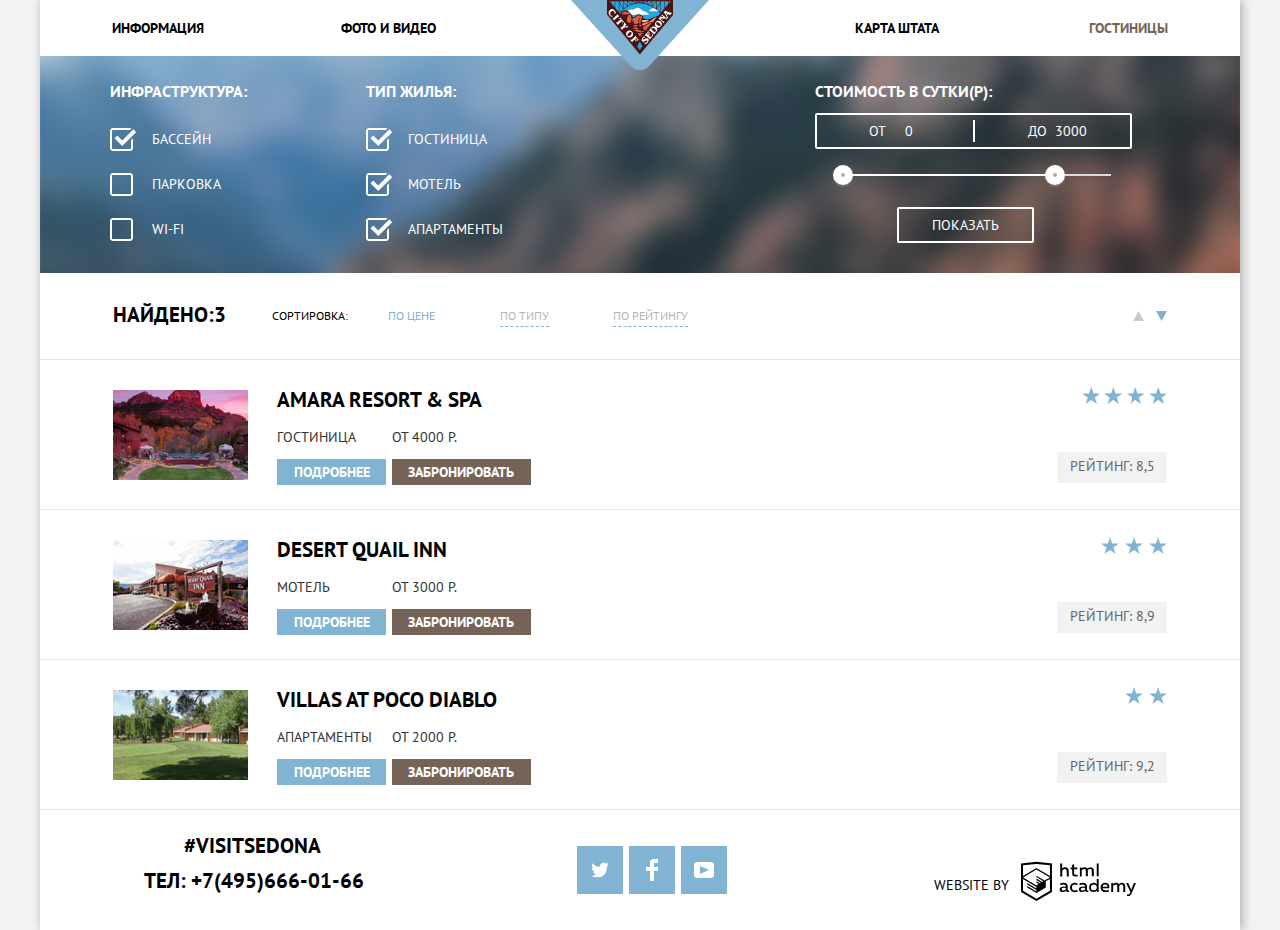
==== commit 9ef36fc7: "Исправление ошибок и добавление файла styli.min.css" ====
--- a/catalog.html
+++ b/catalog.html
@@ -6,7 +6,8 @@
     <meta name="description" content="Туристическое агенство Sedona">
     <meta name="keywords" content="путешествие, отдых, агенство, турист, Аризона, Каньон, Седона, тур">
     <link href="css/normalize.css" rel="stylesheet">
-    <link href="css/style.css" rel="stylesheet">
+    <link href="css/style.min.css" rel="stylesheet">
+    <link href="https://fonts.googleapis.com/css2?family=PT+Sans:ital,wght@0,400;0,700;1,400;1,700&display=swap" rel="stylesheet">
   </head>
   <body>
     <div class="page-container">
@@ -33,6 +34,7 @@
       </header>
       <main>
         <section class="top-section">
+          <h2 class="visually-hidden">Категории и стоимость</h2>
           <form action="https://echo.htmlacademy.ru/courses" method="get" class="form-catalog">
             <fieldset class="fieldset-checkbox">
               <legend class="categories-catalog infrastructure">Инфраструктура:</legend>
@@ -161,7 +163,7 @@
             </ul>
           </div>
         </div>
-        <section>
+        <section class="catalog-section">
           <ul class="catalog-list list-reset">
             <li> 
               <div class="catalog-container">
--- a/css/style.min.css
+++ b/css/style.min.css
@@ -0,0 +1 @@
+:root{--basic-white:#ffffff;--basic-black:#000000;--light-blue:#81B3D2;--basic-brown:#766357;--basic-gray:#EEEEEE;--dark-gray:#888888;--light-gray:#F2F2F2;--gray:#A9A9A9;--black-logo:#231F20;--light-black:#333333;--gray-ranked:#666666;--gray-point:#ABABAB;--gray-arrow:#CACACA;--hover-brown:#604E43;--dark-brown:#503E33;--basic-blue:#669EC0;--dark-blue:#5496BD;--line-gray:#E5E5E5;--hover-blue:#669EC0;--active-blue:#5496BD;--hover-gray:#EBEBEB;--border-white:#E5E5E5;--menu-current-color:#766357;--disabled-color:#6A6A6A}body{margin:0;padding:0;font-family:"PT Sans",Arial,sans-serif;font-size:14px;line-height:21px;font-weight:400;color:var(--light-black);text-transform:uppercase;background-color:var(--light-gray);background-position:top center;background-repeat:no-repeat}a{text-decoration:none}.page-container{width:1200px;margin:0 auto;background-color:var(--basic-white);-webkit-box-shadow:2px 0 10px 0 rgba(0,0,0,.3);box-shadow:2px 0 10px 0 rgba(0,0,0,.3);position:relative}img{max-width:100%;height:auto}.list-reset{margin:0;padding:0;list-style:none}.main-navigation{line-height:26px;background-color:var(--basic-white);position:relative}.main-header-logo{width:138px;height:70px;position:absolute;top:0;left:50%;-webkit-transform:translateX(-50%);-ms-transform:translateX(-50%);transform:translateX(-50%);z-index:1}.site-navigation{padding-right:72px;padding-left:72px;margin:0;padding-top:15px;padding-bottom:15px;display:-webkit-box;display:-ms-flexbox;display:flex;-webkit-box-pack:justify;-ms-flex-pack:justify;justify-content:space-between}.site-navigation li{width:300px;-webkit-box-sizing:border-box;box-sizing:border-box;list-style:none;margin:0}.menu-item:first-child{width:230px}.menu-item:last-child{width:230px}.site-navigation li:nth-child(1),.site-navigation li:nth-child(2){text-align:left}.site-navigation li:nth-child(3),.site-navigation li:nth-child(4){text-align:right}.site-navigation a{color:var(--basic-black);font-weight:700}.site-navigation a:focus,.site-navigation a:hover{background-color:var(--basic-white);color:var(--basic-black)}.main-background{background-color:var(--basic-black);background-image:url(../img/main-background.jpg);width:1200px;height:509px;text-align:center;position:relative}.main-background::after{content:"";display:block;bottom:-1px;position:absolute;width:1200px;height:57px;background-image:url("data:image/svg+xml,%3Csvg xmlns='http://www.w3.org/2000/svg' width='1200' height='59' preserveAspectRatio='none' viewBox='0 0 1200 59'%3E%3Cpath d='M0 57V0l250 24V0l350 57L950 0v24l250-24v57H0z' fill='%23fff'/%3E%3C/svg%3E%0A")}.intro-welcome{margin-top:79px}.about-sedona,.found,.tel{font-size:21px;line-height:26px;font-weight:700;text-align:center;color:var(--basic-black)}.about-sedona{margin-top:42px;margin-bottom:45px}.visually-hidden{position:absolute;clip:rect(1px,1px,1px,1px);padding:0;border:0;height:1px;width:1px;overflow:hidden}.five-reasons{line-height:26px;text-align:center;margin-bottom:51px}.in-city{color:var(--basic-white);font-size:21px}.counter{counter-reset:list-of-benefits}.characteristics::after,.in-city::after{display:block;padding-top:25px;width:100%;counter-increment:list-of-benefits;content:"— №" counter(list-of-benefits) " —";font-size:14px;line-height:21px;font-weight:400}.place{background-color:var(--light-blue);width:400px;text-align:center;padding-top:47px;padding-bottom:54px}.description-city{color:var(--basic-white)}.categories{font-weight:700;font-size:21px;color:var(--basic-black);margin:0}.interested{font-size:30px;line-height:24px;color:var(--basic-black);font-weight:700;text-align:center}.deal{text-align:center;margin-bottom:60px}.search-hotel{color:var(--basic-white);line-height:26px;font-size:21px;font-weight:700;border:none;background-color:var(--basic-brown);text-transform:inherit;width:568px;font-family:inherit;text-align:center;margin:0 auto;padding-top:30px;padding-bottom:30px}.date-age{color:var(--basic-black);font-weight:700;line-height:26px;text-transform:inherit;border:none;background-color:var(--light-gray);width:100%;min-height:38px;-webkit-box-sizing:border-box;box-sizing:border-box;border:2px solid var(--light-gray)}.date-age:first-child{padding-left:13px}.people-input{text-align:center}.label-in-form{color:var(--basic-black);font-weight:700;line-height:26px}.people-label{padding-left:55px;padding-right:25px}.first-label{padding-right:10px}.second-label{padding-right:7px}.first-group{padding-top:55px;padding-left:55px;padding-right:50px}.second-group{padding-left:54px;padding-right:45px}.search{font-size:21px;line-height:26px;font-weight:700;color:var(--basic-white);text-transform:inherit;border:none;background-color:var(--light-blue);width:458px;margin-top:54px;margin-bottom:55px;padding-top:16px;padding-bottom:16px}.hashtag{font-size:21px;line-height:26px;font-weight:700;color:var(--basic-black);padding-top:23px;padding-bottom:9px;padding-left:40px;margin:0}.footer-contacts{list-style:none;margin:0 auto;display:-ms-grid;display:grid;-ms-grid-columns:52px 52px 52px;grid-template-columns:52px 52px 52px;padding:0;margin:0}.social{position:relative;background-color:var(--light-blue);width:46px;height:48px;display:block;text-align:center}.social-icon{position:absolute;top:50%;left:50%;-webkit-transform:translate(-50%,-50%);-ms-transform:translate(-50%,-50%);transform:translate(-50%,-50%);text-align:center}.social:active .social-icon{opacity:.3}.social:hover{background-color:var(--hover-blue)}.social:active{background-color:var(--active-blue);color:rgba(255,255,255,.3)}.footer-contacts li{margin-left:6px;text-align:center}.website-by{line-height:26px;color:var(--basic-black);display:-webkit-box;display:-ms-flexbox;display:flex;-webkit-box-align:center;-ms-flex-align:center;align-items:center}.city-art{background-image:url(../img/city.jpg)}.top-section{background-color:var(--basic-black);background-image:url(../img/background.jpg);background-size:cover;width:1200px;min-height:217px;background-repeat:no-repeat;color:var(--basic-white);text-align:center}.categories-catalog,.price-in-day{font-size:16px;font-weight:700}.price-in-day{text-align:start;padding-bottom:11px}.catalog-list,.checkbox-list{list-style:none}.catalog-list{position:relative}.checkbox-list li{text-align:start;padding-bottom:22px}.checkbox-list{padding-top:26px}.checkbox-icon{fill:var(--basic-white);margin-right:15px}.check{display:-webkit-box;display:-ms-flexbox;display:flex;-webkit-box-align:center;-ms-flex-align:center;align-items:center}.filter-input-checkbox:checked+.checkbox-icon .checkbox-on{opacity:1}.filter-input-checkbox:checked+.checkbox-icon .checkbox-off{opacity:0}.filter-input-checkbox+.checkbox-icon .checkbox-on{opacity:0}.filter-input-checkbox+.checkbox-icon .checkbox-off{opacity:1}.filter-input-checkbox:disabled+.checkbox-icon{fill:var(--disabled-color)}.filter-input-checkbox:focus+.checkbox-icon{outline:2px solid var(--basic-black)}.type-house{text-align:start}.show-button{color:var(--basic-white);background-color:transparent;border:2px solid var(--basic-white);border-radius:2px;width:137px;min-height:36px;text-transform:inherit;margin-right:100px}.sort-list{list-style:none;display:-webkit-box;display:-ms-flexbox;display:flex;-webkit-box-pack:justify;-ms-flex-pack:justify;justify-content:space-between;width:300px}.sort-container{display:-webkit-box;display:-ms-flexbox;display:flex;-webkit-box-align:center;-ms-flex-align:center;align-items:center;border-bottom:1px solid var(--line-gray)}.found{margin-top:29px;margin-bottom:31px;margin-left:73px;padding:0}.sorting{font-size:12px;line-height:18px;color:var(--basic-black);margin-left:46px}.sort-by-rait,.sort-by-type{font-size:12px;line-height:18px;color:var(--basic-black);opacity:.3}.with-border{border-bottom:1px dashed var(--light-blue)}.sort-by-price{font-size:12px;line-height:18px;color:var(--light-blue)}.name-hotel{font-size:21px;line-height:26px;font-weight:700;color:var(--basic-black);margin:0;padding:0}.type-hotel{color:var(--light-black)}.button-inside{font-weight:700;line-height:21px;color:var(--basic-white);border:none}.details{width:110px;padding:4px 16px 4px 17px;margin-right:6px;background-color:var(--light-blue)}.reservation{width:142px;padding:4px 17px 4px 16px;background-color:var(--basic-brown)}.rating{color:var(--gray-ranked);background-color:var(--light-gray);width:110px;min-height:27px;text-align:center;margin-right:73px;margin-top:65px;padding-top:4px}.page{height:100%}.page-body{min-height:100%;display:-ms-grid;display:grid;-ms-grid-rows:-webkit-min-content 1fr -webkit-min-content;-ms-grid-rows:min-content 1fr min-content;grid-template-rows:-webkit-min-content 1fr -webkit-min-content;grid-template-rows:min-content 1fr min-content;-ms-flex-line-pack:start;align-content:start}.advantages-list{width:1200px;margin:0;padding:0;list-style:none;display:-webkit-box;display:-ms-flexbox;display:flex;-ms-flex-wrap:wrap;flex-wrap:wrap}.feature-item{width:400px;text-align:center;outline-offset:-5px}.bridge,.in-city{width:100%}.page-footer{display:-ms-grid;display:grid;-ms-grid-columns:3;grid-template-columns:3}.page-footer-main{background-color:var(--basic-white);opacity:.9;position:absolute;width:100%;left:0;bottom:0}.footer-info{padding-bottom:36px;-ms-grid-column:1;grid-column-start:1;-ms-grid-column-span:1;grid-column-end:2;-ms-grid-row-align:center;align-self:center;-ms-grid-column-align:center;justify-self:center}.footer-contacts{-ms-grid-column:2;grid-column-start:2;-ms-grid-column-span:1;grid-column-end:3;padding-top:36px;padding-bottom:36px;-ms-grid-row-align:center;align-self:center;-ms-grid-column-align:center;justify-self:center}.footer-website-by{-ms-grid-column:3;grid-column-start:3;-ms-grid-column-span:1;grid-column-end:4;padding-top:30px;-ms-grid-row-align:center;align-self:center;-ms-grid-column-align:center;justify-self:center}.map{background-color:var(--basic-black);background-image:url(../img/map.png);position:relative;overflow:hidden}.live-map{width:1200px;height:594px;border:none}.form-search{position:absolute;background-color:var(--basic-white);left:50%;-webkit-transform:translateX(-50%);-ms-transform:translateX(-50%);transform:translateX(-50%);width:568px;text-align:center;display:none}.form-show{display:block;-webkit-animation-duration:1s;animation-duration:1s;-webkit-animation-name:bounse;animation-name:bounse;-webkit-animation-timing-function:ease-in-out;animation-timing-function:ease-in-out;-webkit-animation-fill-mode:forwards;animation-fill-mode:forwards}.form-hide{display:none}@-webkit-keyframes bounse{0%{-webkit-transform:translate(-50%,-100%);transform:translate(-50%,-100%)}100%{-webkit-transform:translate(-50%,0);transform:translate(-50%,0)}}@keyframes bounse{0%{-webkit-transform:translate(-50%,-100%);transform:translate(-50%,-100%)}100%{-webkit-transform:translate(-50%,0);transform:translate(-50%,0)}}.academy-logo{width:115px;height:41px}.container-for-image{display:-webkit-box;display:-ms-flexbox;display:flex}.container-for-image:last-child{-webkit-box-orient:horizontal;-webkit-box-direction:reverse;-ms-flex-direction:row-reverse;flex-direction:row-reverse}.additional-advantages{background-color:var(--basic-gray);margin-bottom:58px;min-height:256px}.categories{padding-top:28px}.characteristics{padding-top:47px}.description-characteristics{-webkit-box-sizing:border-box;box-sizing:border-box}.description-categories{margin:0;padding-top:25px;padding-bottom:82px}.item-icons{padding-top:60px}.fieldset-search{padding:0;margin:0;border:0}.search-hotel:hover{background-color:var(--hover-brown)}.search-hotel:active{background-color:var(--dark-brown);color:rgba(255,255,255,.3)}.search:hover{background-color:var(--basic-blue)}.search:active{background-color:var(--dark-blue);color:rgba(255,255,255,.3)}.button-amount{color:var(--gray);background-color:var(--light-gray);border:0;position:absolute;top:0;width:30px;height:100%;margin:0}.button-amount:nth-of-type(2){right:0}.button-amount::after,.button-amount::before{content:"";position:absolute;top:50%;left:50%;-webkit-transform:translate(-50%,-50%);-ms-transform:translate(-50%,-50%);transform:translate(-50%,-50%);display:block;background-color:var(--gray)}.plus::before{height:12px;width:3px}.minus::after,.plus::after{height:3px;width:12px}.button-amount:hover::after,.button-amount:hover::before{background-color:var(--basic-black)}.button-amount:active,.button-amount:hover{background-color:var(--hover-gray)}.button-amount:active::after,.button-amount:active::before{background-color:var(--light-blue)}.catalog-container{display:-webkit-box;display:-ms-flexbox;display:flex;-webkit-box-pack:justify;-ms-flex-pack:justify;justify-content:space-between;border-bottom:1px solid var(--line-gray);padding-top:27px;padding-left:73px}.about-hotel{display:-webkit-box;display:-ms-flexbox;display:flex;-webkit-box-align:center;-ms-flex-align:center;align-items:center;padding-bottom:26px}.image-hotel{margin-right:29px;width:135px;height:90px}.container-hotel{-ms-flex-wrap:wrap;flex-wrap:wrap}.inside-hotel{display:-webkit-box;display:-ms-flexbox;display:flex}.copyright-link:hover .academy-logo{fill:var(--light-blue)}.copyright-link .academy-logo:active{fill:var(--gray)}.fieldset-group{display:-webkit-box;display:-ms-flexbox;display:flex;-webkit-box-align:center;-ms-flex-align:center;align-items:center}.group-inside{display:-webkit-box;display:-ms-flexbox;display:flex;-webkit-box-align:center;-ms-flex-align:center;align-items:center}.second{width:114px}.input-wrapper{position:relative;width:346px}.input-second-wrapper{position:relative;width:114px}.calendar{border:none;position:absolute;outline:0;margin:0;padding:0;top:3px;right:5px;padding:1px}.icon-calendar{fill:var(--gray)}.calendar:focus .icon-calendar{outline:2px solid var(--basic-black)}.calendar:hover .icon-calendar{fill:var(--basic-black)}.calendar:active .icon-calendar{fill:var(--light-blue)}.group-inside{display:-webkit-box;display:-ms-flexbox;display:flex}.filter-item{margin:0;padding:0;border:none}.range-filter{width:316px}.range-controls{position:relative;padding-top:25px;min-height:33px;padding-right:20px;padding-left:20px;border-radius:5px}.range-controls .scale{height:2px;background:#d7dcde}.range-controls .bar{width:80%;height:2px;background:var(--basic-white)}.range-controls .toggle{position:absolute;top:16px;left:0;width:4px;height:4px;padding:0;border:8px solid #fff;background-color:var(--gray-point);border-radius:50%;-webkit-box-shadow:0 2px 1px 0 rgba(171,171,171,.3);box-shadow:0 2px 1px 0 rgba(171,171,171,.3);cursor:pointer;-webkit-box-sizing:content-box;box-sizing:content-box;outline:0}.toggle:hover{width:5.5px;height:5.5px}.toggle:focus{outline:1px solid var(--basic-white)}.range-controls .toggle-min{left:18px}.range-controls .toggle-max{left:230px}.price-controls{border:2px solid var(--basic-white);display:-webkit-box;display:-ms-flexbox;display:flex;-webkit-box-pack:justify;-ms-flex-pack:justify;justify-content:space-between;width:317px;height:36px;-webkit-box-align:center;-ms-flex-align:center;align-items:center;position:relative;border-radius:2px;-webkit-box-sizing:border-box;box-sizing:border-box}.price-controls::before{content:"";position:absolute;top:50%;left:50%;-webkit-transform:translate(-50%,-50%);-ms-transform:translate(-50%,-50%);transform:translate(-50%,-50%);display:block;width:2px;height:22px;background-color:var(--basic-white)}.fieldset-checkbox{border:none;padding:0;margin:0;width:400px}.fieldset-checkbox:first-child{width:auto;padding-left:45px}.fieldset-checkbox:nth-child(2){padding-left:70px}.infrastructure{text-align:start}.form-catalog{display:-webkit-box;display:-ms-flexbox;display:flex;-ms-flex-pack:distribute;justify-content:space-around}.input-price{color:var(--basic-white);text-align:center;background-color:transparent;border:none;width:50px}.min-price{padding-left:52px}.max-price{padding-right:25px}.date-age:hover{background-color:var(--hover-gray);border:2px solid var(--hover-gray)}.date-age:focus{background-color:var(--basic-white);outline:0;border:2px solid var(--border-white)}.name-hotel:hover{color:var(--light-blue)}.name-hotel:active{mix-blend-mode:normal;opacity:.3}.reservation:hover{background-color:var(--hover-brown)}.reservation:active{background-color:var(--dark-brown);color:rgba(255,255,255,.3)}.details:hover{background-color:var(--hover-blue)}.details:active{background-color:var(--active-blue);color:rgba(255,255,255,.3)}.menu-item a:hover{color:var(--light-blue)}.menu-item a:active{mix-blend-mode:normal;opacity:.3}.menu-item a:not([href]){color:var(--menu-current-color)}.show-button:hover{background-color:var(--basic-white);color:var(--basic-black)}.sort-item a:hover{color:var(--light-blue);opacity:1}.sort-item a:active{color:var(--basic-black);opacity:1}.categories-catalog,.price-in-day{padding-top:25px}.for-arrows{display:-webkit-box;display:-ms-flexbox;display:flex;-webkit-box-align:center;-ms-flex-align:center;align-items:center;width:100%;-webkit-box-pack:justify;-ms-flex-pack:justify;justify-content:space-between}.arrows{display:-webkit-box;display:-ms-flexbox;display:flex;padding-right:73px}.arrow{fill:var(--gray-arrow)}.first-arrow{padding-right:12px}.second-arrow{fill:var(--light-blue)}.arrow:hover{fill:var(--basic-black)}.arrow:active{fill:var(--light-blue)}.stars{margin-top:auto;margin-right:73px;position:absolute;right:0;height:17px;background-image:url(../img/star.svg);background-repeat:repeat;background-repeat:space}.grade{position:relative}.five-stars{width:95px}.four-stars{width:85px}.three-stars{width:66px}.two-stars{width:42px}.one-star{width:18px}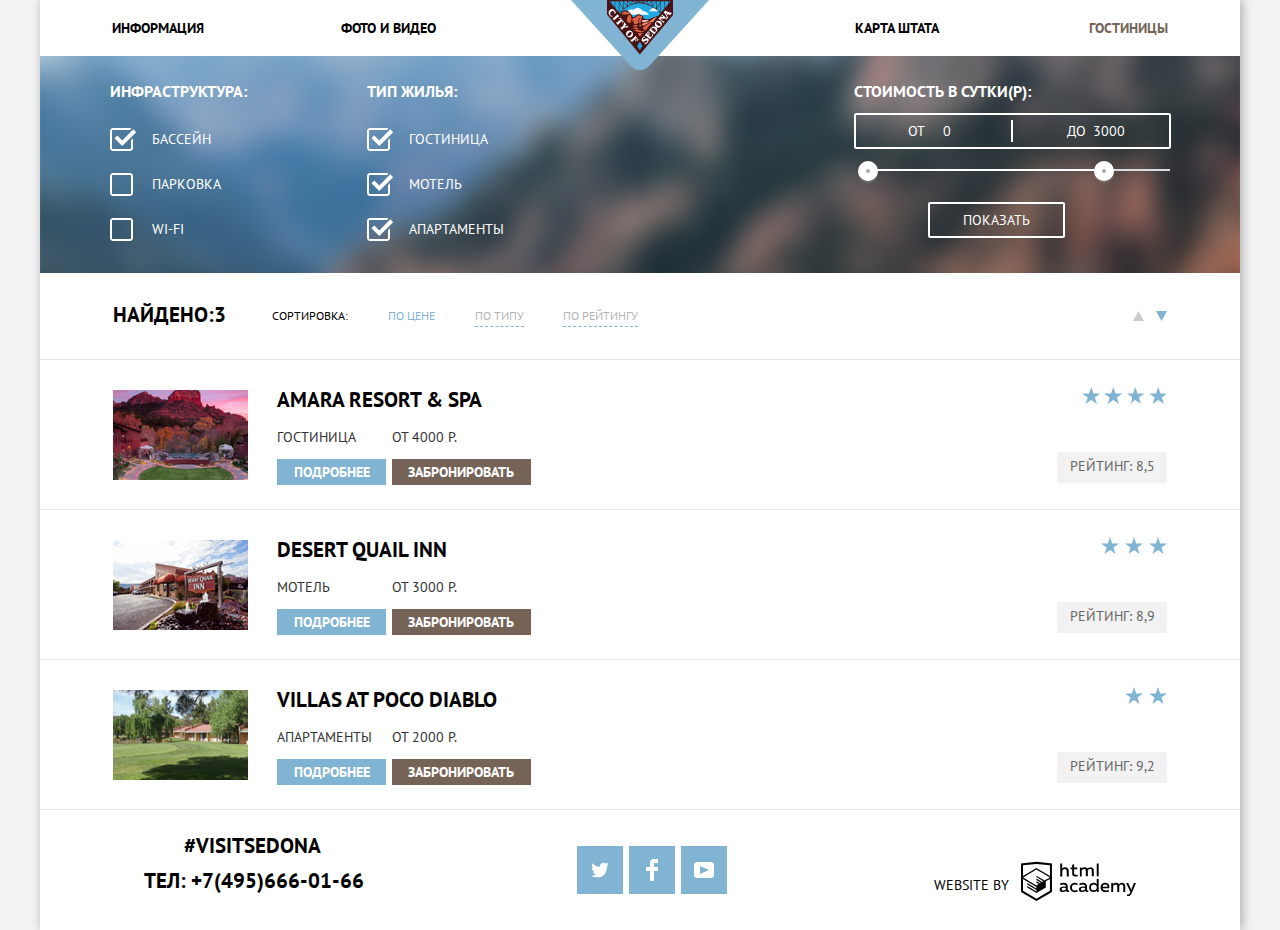
==== commit 61bb295e: "Исправление ошибок" ====
--- a/catalog.html
+++ b/catalog.html
@@ -5,9 +5,9 @@
     <title>HTML Academy: Седона</title>
     <meta name="description" content="Туристическое агенство Sedona">
     <meta name="keywords" content="путешествие, отдых, агенство, турист, Аризона, Каньон, Седона, тур">
+    <link href="https://fonts.googleapis.com/css2?family=PT+Sans:ital,wght@0,400;0,700;1,400;1,700&display=swap" rel="stylesheet">
     <link href="css/normalize.css" rel="stylesheet">
     <link href="css/style.min.css" rel="stylesheet">
-    <link href="https://fonts.googleapis.com/css2?family=PT+Sans:ital,wght@0,400;0,700;1,400;1,700&display=swap" rel="stylesheet">
   </head>
   <body>
     <div class="page-container">
@@ -172,9 +172,7 @@
                     <img src="img/amara-resort.jpg" width="135" height="90" alt="Amara resort & SPA">
                   </div>
                   <div class="container-hotel">
-                    <a href="">
-                      <h3 class="name-hotel">Amara resort & SPA</h3>
-                    </a>
+                      <h3 class="name-hotel"><a href="">Amara resort & SPA</a></h3>
                     <div class="inside-hotel">
                       <div class="side-left">
                         <p class="type-hotel">Гостиница</p>
@@ -200,9 +198,7 @@
                     <img src="img/desert-quail-inn.jpg" width="135" height="90" alt="Desert quail inn">
                   </div>
                   <div class="container-hotel">
-                    <a href="">
-                      <h3 class="name-hotel">Desert quail inn</h3>
-                    </a>
+                      <h3 class="name-hotel"><a href="">Desert quail inn</a></h3>
                     <div class="inside-hotel">
                       <div class="side-left">
                         <p class="type-hotel">Мотель</p>
@@ -228,9 +224,7 @@
                     <img src="img/villas-at-poco-diablo.jpg" width="135" height="90" alt="Villas at poco diablo">
                   </div>
                   <div class="container-hotel">
-                    <a href="">
-                      <h3 class="name-hotel">Villas at poco diablo</h3>
-                    </a>
+                      <h3 class="name-hotel"><a href="">Villas at poco diablo</a></h3>
                     <div class="inside-hotel">
                       <div class="side-left">
                         <p class="type-hotel">Апартаменты</p>
--- a/css/style.min.css
+++ b/css/style.min.css
@@ -1 +1 @@
-:root{--basic-white:#ffffff;--basic-black:#000000;--light-blue:#81B3D2;--basic-brown:#766357;--basic-gray:#EEEEEE;--dark-gray:#888888;--light-gray:#F2F2F2;--gray:#A9A9A9;--black-logo:#231F20;--light-black:#333333;--gray-ranked:#666666;--gray-point:#ABABAB;--gray-arrow:#CACACA;--hover-brown:#604E43;--dark-brown:#503E33;--basic-blue:#669EC0;--dark-blue:#5496BD;--line-gray:#E5E5E5;--hover-blue:#669EC0;--active-blue:#5496BD;--hover-gray:#EBEBEB;--border-white:#E5E5E5;--menu-current-color:#766357;--disabled-color:#6A6A6A}body{margin:0;padding:0;font-family:"PT Sans",Arial,sans-serif;font-size:14px;line-height:21px;font-weight:400;color:var(--light-black);text-transform:uppercase;background-color:var(--light-gray);background-position:top center;background-repeat:no-repeat}a{text-decoration:none}.page-container{width:1200px;margin:0 auto;background-color:var(--basic-white);-webkit-box-shadow:2px 0 10px 0 rgba(0,0,0,.3);box-shadow:2px 0 10px 0 rgba(0,0,0,.3);position:relative}img{max-width:100%;height:auto}.list-reset{margin:0;padding:0;list-style:none}.main-navigation{line-height:26px;background-color:var(--basic-white);position:relative}.main-header-logo{width:138px;height:70px;position:absolute;top:0;left:50%;-webkit-transform:translateX(-50%);-ms-transform:translateX(-50%);transform:translateX(-50%);z-index:1}.site-navigation{padding-right:72px;padding-left:72px;margin:0;padding-top:15px;padding-bottom:15px;display:-webkit-box;display:-ms-flexbox;display:flex;-webkit-box-pack:justify;-ms-flex-pack:justify;justify-content:space-between}.site-navigation li{width:300px;-webkit-box-sizing:border-box;box-sizing:border-box;list-style:none;margin:0}.menu-item:first-child{width:230px}.menu-item:last-child{width:230px}.site-navigation li:nth-child(1),.site-navigation li:nth-child(2){text-align:left}.site-navigation li:nth-child(3),.site-navigation li:nth-child(4){text-align:right}.site-navigation a{color:var(--basic-black);font-weight:700}.site-navigation a:focus,.site-navigation a:hover{background-color:var(--basic-white);color:var(--basic-black)}.main-background{background-color:var(--basic-black);background-image:url(../img/main-background.jpg);width:1200px;height:509px;text-align:center;position:relative}.main-background::after{content:"";display:block;bottom:-1px;position:absolute;width:1200px;height:57px;background-image:url("data:image/svg+xml,%3Csvg xmlns='http://www.w3.org/2000/svg' width='1200' height='59' preserveAspectRatio='none' viewBox='0 0 1200 59'%3E%3Cpath d='M0 57V0l250 24V0l350 57L950 0v24l250-24v57H0z' fill='%23fff'/%3E%3C/svg%3E%0A")}.intro-welcome{margin-top:79px}.about-sedona,.found,.tel{font-size:21px;line-height:26px;font-weight:700;text-align:center;color:var(--basic-black)}.about-sedona{margin-top:42px;margin-bottom:45px}.visually-hidden{position:absolute;clip:rect(1px,1px,1px,1px);padding:0;border:0;height:1px;width:1px;overflow:hidden}.five-reasons{line-height:26px;text-align:center;margin-bottom:51px}.in-city{color:var(--basic-white);font-size:21px}.counter{counter-reset:list-of-benefits}.characteristics::after,.in-city::after{display:block;padding-top:25px;width:100%;counter-increment:list-of-benefits;content:"— №" counter(list-of-benefits) " —";font-size:14px;line-height:21px;font-weight:400}.place{background-color:var(--light-blue);width:400px;text-align:center;padding-top:47px;padding-bottom:54px}.description-city{color:var(--basic-white)}.categories{font-weight:700;font-size:21px;color:var(--basic-black);margin:0}.interested{font-size:30px;line-height:24px;color:var(--basic-black);font-weight:700;text-align:center}.deal{text-align:center;margin-bottom:60px}.search-hotel{color:var(--basic-white);line-height:26px;font-size:21px;font-weight:700;border:none;background-color:var(--basic-brown);text-transform:inherit;width:568px;font-family:inherit;text-align:center;margin:0 auto;padding-top:30px;padding-bottom:30px}.date-age{color:var(--basic-black);font-weight:700;line-height:26px;text-transform:inherit;border:none;background-color:var(--light-gray);width:100%;min-height:38px;-webkit-box-sizing:border-box;box-sizing:border-box;border:2px solid var(--light-gray)}.date-age:first-child{padding-left:13px}.people-input{text-align:center}.label-in-form{color:var(--basic-black);font-weight:700;line-height:26px}.people-label{padding-left:55px;padding-right:25px}.first-label{padding-right:10px}.second-label{padding-right:7px}.first-group{padding-top:55px;padding-left:55px;padding-right:50px}.second-group{padding-left:54px;padding-right:45px}.search{font-size:21px;line-height:26px;font-weight:700;color:var(--basic-white);text-transform:inherit;border:none;background-color:var(--light-blue);width:458px;margin-top:54px;margin-bottom:55px;padding-top:16px;padding-bottom:16px}.hashtag{font-size:21px;line-height:26px;font-weight:700;color:var(--basic-black);padding-top:23px;padding-bottom:9px;padding-left:40px;margin:0}.footer-contacts{list-style:none;margin:0 auto;display:-ms-grid;display:grid;-ms-grid-columns:52px 52px 52px;grid-template-columns:52px 52px 52px;padding:0;margin:0}.social{position:relative;background-color:var(--light-blue);width:46px;height:48px;display:block;text-align:center}.social-icon{position:absolute;top:50%;left:50%;-webkit-transform:translate(-50%,-50%);-ms-transform:translate(-50%,-50%);transform:translate(-50%,-50%);text-align:center}.social:active .social-icon{opacity:.3}.social:hover{background-color:var(--hover-blue)}.social:active{background-color:var(--active-blue);color:rgba(255,255,255,.3)}.footer-contacts li{margin-left:6px;text-align:center}.website-by{line-height:26px;color:var(--basic-black);display:-webkit-box;display:-ms-flexbox;display:flex;-webkit-box-align:center;-ms-flex-align:center;align-items:center}.city-art{background-image:url(../img/city.jpg)}.top-section{background-color:var(--basic-black);background-image:url(../img/background.jpg);background-size:cover;width:1200px;min-height:217px;background-repeat:no-repeat;color:var(--basic-white);text-align:center}.categories-catalog,.price-in-day{font-size:16px;font-weight:700}.price-in-day{text-align:start;padding-bottom:11px}.catalog-list,.checkbox-list{list-style:none}.catalog-list{position:relative}.checkbox-list li{text-align:start;padding-bottom:22px}.checkbox-list{padding-top:26px}.checkbox-icon{fill:var(--basic-white);margin-right:15px}.check{display:-webkit-box;display:-ms-flexbox;display:flex;-webkit-box-align:center;-ms-flex-align:center;align-items:center}.filter-input-checkbox:checked+.checkbox-icon .checkbox-on{opacity:1}.filter-input-checkbox:checked+.checkbox-icon .checkbox-off{opacity:0}.filter-input-checkbox+.checkbox-icon .checkbox-on{opacity:0}.filter-input-checkbox+.checkbox-icon .checkbox-off{opacity:1}.filter-input-checkbox:disabled+.checkbox-icon{fill:var(--disabled-color)}.filter-input-checkbox:focus+.checkbox-icon{outline:2px solid var(--basic-black)}.type-house{text-align:start}.show-button{color:var(--basic-white);background-color:transparent;border:2px solid var(--basic-white);border-radius:2px;width:137px;min-height:36px;text-transform:inherit;margin-right:100px}.sort-list{list-style:none;display:-webkit-box;display:-ms-flexbox;display:flex;-webkit-box-pack:justify;-ms-flex-pack:justify;justify-content:space-between;width:300px}.sort-container{display:-webkit-box;display:-ms-flexbox;display:flex;-webkit-box-align:center;-ms-flex-align:center;align-items:center;border-bottom:1px solid var(--line-gray)}.found{margin-top:29px;margin-bottom:31px;margin-left:73px;padding:0}.sorting{font-size:12px;line-height:18px;color:var(--basic-black);margin-left:46px}.sort-by-rait,.sort-by-type{font-size:12px;line-height:18px;color:var(--basic-black);opacity:.3}.with-border{border-bottom:1px dashed var(--light-blue)}.sort-by-price{font-size:12px;line-height:18px;color:var(--light-blue)}.name-hotel{font-size:21px;line-height:26px;font-weight:700;color:var(--basic-black);margin:0;padding:0}.type-hotel{color:var(--light-black)}.button-inside{font-weight:700;line-height:21px;color:var(--basic-white);border:none}.details{width:110px;padding:4px 16px 4px 17px;margin-right:6px;background-color:var(--light-blue)}.reservation{width:142px;padding:4px 17px 4px 16px;background-color:var(--basic-brown)}.rating{color:var(--gray-ranked);background-color:var(--light-gray);width:110px;min-height:27px;text-align:center;margin-right:73px;margin-top:65px;padding-top:4px}.page{height:100%}.page-body{min-height:100%;display:-ms-grid;display:grid;-ms-grid-rows:-webkit-min-content 1fr -webkit-min-content;-ms-grid-rows:min-content 1fr min-content;grid-template-rows:-webkit-min-content 1fr -webkit-min-content;grid-template-rows:min-content 1fr min-content;-ms-flex-line-pack:start;align-content:start}.advantages-list{width:1200px;margin:0;padding:0;list-style:none;display:-webkit-box;display:-ms-flexbox;display:flex;-ms-flex-wrap:wrap;flex-wrap:wrap}.feature-item{width:400px;text-align:center;outline-offset:-5px}.bridge,.in-city{width:100%}.page-footer{display:-ms-grid;display:grid;-ms-grid-columns:3;grid-template-columns:3}.page-footer-main{background-color:var(--basic-white);opacity:.9;position:absolute;width:100%;left:0;bottom:0}.footer-info{padding-bottom:36px;-ms-grid-column:1;grid-column-start:1;-ms-grid-column-span:1;grid-column-end:2;-ms-grid-row-align:center;align-self:center;-ms-grid-column-align:center;justify-self:center}.footer-contacts{-ms-grid-column:2;grid-column-start:2;-ms-grid-column-span:1;grid-column-end:3;padding-top:36px;padding-bottom:36px;-ms-grid-row-align:center;align-self:center;-ms-grid-column-align:center;justify-self:center}.footer-website-by{-ms-grid-column:3;grid-column-start:3;-ms-grid-column-span:1;grid-column-end:4;padding-top:30px;-ms-grid-row-align:center;align-self:center;-ms-grid-column-align:center;justify-self:center}.map{background-color:var(--basic-black);background-image:url(../img/map.png);position:relative;overflow:hidden}.live-map{width:1200px;height:594px;border:none}.form-search{position:absolute;background-color:var(--basic-white);left:50%;-webkit-transform:translateX(-50%);-ms-transform:translateX(-50%);transform:translateX(-50%);width:568px;text-align:center;display:none}.form-show{display:block;-webkit-animation-duration:1s;animation-duration:1s;-webkit-animation-name:bounse;animation-name:bounse;-webkit-animation-timing-function:ease-in-out;animation-timing-function:ease-in-out;-webkit-animation-fill-mode:forwards;animation-fill-mode:forwards}.form-hide{display:none}@-webkit-keyframes bounse{0%{-webkit-transform:translate(-50%,-100%);transform:translate(-50%,-100%)}100%{-webkit-transform:translate(-50%,0);transform:translate(-50%,0)}}@keyframes bounse{0%{-webkit-transform:translate(-50%,-100%);transform:translate(-50%,-100%)}100%{-webkit-transform:translate(-50%,0);transform:translate(-50%,0)}}.academy-logo{width:115px;height:41px}.container-for-image{display:-webkit-box;display:-ms-flexbox;display:flex}.container-for-image:last-child{-webkit-box-orient:horizontal;-webkit-box-direction:reverse;-ms-flex-direction:row-reverse;flex-direction:row-reverse}.additional-advantages{background-color:var(--basic-gray);margin-bottom:58px;min-height:256px}.categories{padding-top:28px}.characteristics{padding-top:47px}.description-characteristics{-webkit-box-sizing:border-box;box-sizing:border-box}.description-categories{margin:0;padding-top:25px;padding-bottom:82px}.item-icons{padding-top:60px}.fieldset-search{padding:0;margin:0;border:0}.search-hotel:hover{background-color:var(--hover-brown)}.search-hotel:active{background-color:var(--dark-brown);color:rgba(255,255,255,.3)}.search:hover{background-color:var(--basic-blue)}.search:active{background-color:var(--dark-blue);color:rgba(255,255,255,.3)}.button-amount{color:var(--gray);background-color:var(--light-gray);border:0;position:absolute;top:0;width:30px;height:100%;margin:0}.button-amount:nth-of-type(2){right:0}.button-amount::after,.button-amount::before{content:"";position:absolute;top:50%;left:50%;-webkit-transform:translate(-50%,-50%);-ms-transform:translate(-50%,-50%);transform:translate(-50%,-50%);display:block;background-color:var(--gray)}.plus::before{height:12px;width:3px}.minus::after,.plus::after{height:3px;width:12px}.button-amount:hover::after,.button-amount:hover::before{background-color:var(--basic-black)}.button-amount:active,.button-amount:hover{background-color:var(--hover-gray)}.button-amount:active::after,.button-amount:active::before{background-color:var(--light-blue)}.catalog-container{display:-webkit-box;display:-ms-flexbox;display:flex;-webkit-box-pack:justify;-ms-flex-pack:justify;justify-content:space-between;border-bottom:1px solid var(--line-gray);padding-top:27px;padding-left:73px}.about-hotel{display:-webkit-box;display:-ms-flexbox;display:flex;-webkit-box-align:center;-ms-flex-align:center;align-items:center;padding-bottom:26px}.image-hotel{margin-right:29px;width:135px;height:90px}.container-hotel{-ms-flex-wrap:wrap;flex-wrap:wrap}.inside-hotel{display:-webkit-box;display:-ms-flexbox;display:flex}.copyright-link:hover .academy-logo{fill:var(--light-blue)}.copyright-link .academy-logo:active{fill:var(--gray)}.fieldset-group{display:-webkit-box;display:-ms-flexbox;display:flex;-webkit-box-align:center;-ms-flex-align:center;align-items:center}.group-inside{display:-webkit-box;display:-ms-flexbox;display:flex;-webkit-box-align:center;-ms-flex-align:center;align-items:center}.second{width:114px}.input-wrapper{position:relative;width:346px}.input-second-wrapper{position:relative;width:114px}.calendar{border:none;position:absolute;outline:0;margin:0;padding:0;top:3px;right:5px;padding:1px}.icon-calendar{fill:var(--gray)}.calendar:focus .icon-calendar{outline:2px solid var(--basic-black)}.calendar:hover .icon-calendar{fill:var(--basic-black)}.calendar:active .icon-calendar{fill:var(--light-blue)}.group-inside{display:-webkit-box;display:-ms-flexbox;display:flex}.filter-item{margin:0;padding:0;border:none}.range-filter{width:316px}.range-controls{position:relative;padding-top:25px;min-height:33px;padding-right:20px;padding-left:20px;border-radius:5px}.range-controls .scale{height:2px;background:#d7dcde}.range-controls .bar{width:80%;height:2px;background:var(--basic-white)}.range-controls .toggle{position:absolute;top:16px;left:0;width:4px;height:4px;padding:0;border:8px solid #fff;background-color:var(--gray-point);border-radius:50%;-webkit-box-shadow:0 2px 1px 0 rgba(171,171,171,.3);box-shadow:0 2px 1px 0 rgba(171,171,171,.3);cursor:pointer;-webkit-box-sizing:content-box;box-sizing:content-box;outline:0}.toggle:hover{width:5.5px;height:5.5px}.toggle:focus{outline:1px solid var(--basic-white)}.range-controls .toggle-min{left:18px}.range-controls .toggle-max{left:230px}.price-controls{border:2px solid var(--basic-white);display:-webkit-box;display:-ms-flexbox;display:flex;-webkit-box-pack:justify;-ms-flex-pack:justify;justify-content:space-between;width:317px;height:36px;-webkit-box-align:center;-ms-flex-align:center;align-items:center;position:relative;border-radius:2px;-webkit-box-sizing:border-box;box-sizing:border-box}.price-controls::before{content:"";position:absolute;top:50%;left:50%;-webkit-transform:translate(-50%,-50%);-ms-transform:translate(-50%,-50%);transform:translate(-50%,-50%);display:block;width:2px;height:22px;background-color:var(--basic-white)}.fieldset-checkbox{border:none;padding:0;margin:0;width:400px}.fieldset-checkbox:first-child{width:auto;padding-left:45px}.fieldset-checkbox:nth-child(2){padding-left:70px}.infrastructure{text-align:start}.form-catalog{display:-webkit-box;display:-ms-flexbox;display:flex;-ms-flex-pack:distribute;justify-content:space-around}.input-price{color:var(--basic-white);text-align:center;background-color:transparent;border:none;width:50px}.min-price{padding-left:52px}.max-price{padding-right:25px}.date-age:hover{background-color:var(--hover-gray);border:2px solid var(--hover-gray)}.date-age:focus{background-color:var(--basic-white);outline:0;border:2px solid var(--border-white)}.name-hotel:hover{color:var(--light-blue)}.name-hotel:active{mix-blend-mode:normal;opacity:.3}.reservation:hover{background-color:var(--hover-brown)}.reservation:active{background-color:var(--dark-brown);color:rgba(255,255,255,.3)}.details:hover{background-color:var(--hover-blue)}.details:active{background-color:var(--active-blue);color:rgba(255,255,255,.3)}.menu-item a:hover{color:var(--light-blue)}.menu-item a:active{mix-blend-mode:normal;opacity:.3}.menu-item a:not([href]){color:var(--menu-current-color)}.show-button:hover{background-color:var(--basic-white);color:var(--basic-black)}.sort-item a:hover{color:var(--light-blue);opacity:1}.sort-item a:active{color:var(--basic-black);opacity:1}.categories-catalog,.price-in-day{padding-top:25px}.for-arrows{display:-webkit-box;display:-ms-flexbox;display:flex;-webkit-box-align:center;-ms-flex-align:center;align-items:center;width:100%;-webkit-box-pack:justify;-ms-flex-pack:justify;justify-content:space-between}.arrows{display:-webkit-box;display:-ms-flexbox;display:flex;padding-right:73px}.arrow{fill:var(--gray-arrow)}.first-arrow{padding-right:12px}.second-arrow{fill:var(--light-blue)}.arrow:hover{fill:var(--basic-black)}.arrow:active{fill:var(--light-blue)}.stars{margin-top:auto;margin-right:73px;position:absolute;right:0;height:17px;background-image:url(../img/star.svg);background-repeat:repeat;background-repeat:space}.grade{position:relative}.five-stars{width:95px}.four-stars{width:85px}.three-stars{width:66px}.two-stars{width:42px}.one-star{width:18px}+:root{--basic-white:#ffffff;--basic-black:#000000;--light-blue:#81B3D2;--basic-brown:#766357;--basic-gray:#EEEEEE;--dark-gray:#888888;--light-gray:#F2F2F2;--gray:#A9A9A9;--black-logo:#231F20;--light-black:#333333;--gray-ranked:#666666;--gray-point:#ABABAB;--gray-arrow:#CACACA;--hover-brown:#604E43;--dark-brown:#503E33;--basic-blue:#669EC0;--dark-blue:#5496BD;--line-gray:#E5E5E5;--hover-blue:#669EC0;--active-blue:#5496BD;--hover-gray:#EBEBEB;--border-white:#E5E5E5;--menu-current-color:#766357;--disabled-color:#6A6A6A;--scale-color:#d7dcde}body{margin:0;padding:0;font-family:"PT Sans",Arial,sans-serif;font-size:14px;line-height:21px;font-weight:400;color:var(--light-black);text-transform:uppercase;background-color:var(--light-gray);background-position:top center;background-repeat:no-repeat}a{text-decoration:none}.page-container{width:1200px;margin:0 auto;background-color:var(--basic-white);-webkit-box-shadow:2px 0 10px 0 rgba(0,0,0,.3);box-shadow:2px 0 10px 0 rgba(0,0,0,.3);position:relative}img{max-width:100%;height:auto}.list-reset{margin:0;padding:0;list-style:none}.main-navigation{line-height:26px;background-color:var(--basic-white);position:relative}.main-header-logo{width:138px;height:70px;position:absolute;top:0;left:50%;-webkit-transform:translateX(-50%);-ms-transform:translateX(-50%);transform:translateX(-50%);z-index:1}.site-navigation{padding-right:72px;padding-left:72px;margin:0;padding-top:15px;padding-bottom:15px;display:-webkit-box;display:-ms-flexbox;display:flex;-webkit-box-pack:justify;-ms-flex-pack:justify;justify-content:space-between}.site-navigation li{width:300px;-webkit-box-sizing:border-box;box-sizing:border-box;list-style:none;margin:0}.menu-item:first-child{width:230px}.menu-item:last-child{width:230px}.site-navigation li:nth-child(1),.site-navigation li:nth-child(2){text-align:left}.site-navigation li:nth-child(3),.site-navigation li:nth-child(4){text-align:right}.site-navigation a{color:var(--basic-black);font-weight:700}.site-navigation a:focus,.site-navigation a:hover{background-color:var(--basic-white);color:var(--basic-black)}.main-background{background-color:var(--basic-black);background-image:url(../img/main-background.jpg);width:1200px;height:509px;text-align:center;position:relative}.main-background::after{content:"";display:block;bottom:-1px;position:absolute;width:1200px;height:57px;background-image:url("data:image/svg+xml,%3Csvg xmlns='http://www.w3.org/2000/svg' width='1200' height='59' preserveAspectRatio='none' viewBox='0 0 1200 59'%3E%3Cpath d='M0 57V0l250 24V0l350 57L950 0v24l250-24v57H0z' fill='%23fff'/%3E%3C/svg%3E%0A")}.intro-welcome{margin-top:79px}.about-sedona,.found,.tel{font-size:21px;line-height:26px;font-weight:700;text-align:center;color:var(--basic-black)}.about-sedona{margin-top:42px;margin-bottom:45px}.visually-hidden{position:absolute;clip:rect(1px,1px,1px,1px);padding:0;border:0;height:1px;width:1px;overflow:hidden}.five-reasons{line-height:26px;text-align:center;margin-bottom:51px}.in-city{color:var(--basic-white);font-size:21px}.counter{counter-reset:list-of-benefits}.characteristics::after,.in-city::after{display:block;padding-top:25px;width:100%;counter-increment:list-of-benefits;content:"— №" counter(list-of-benefits) " —";font-size:14px;line-height:21px;font-weight:400}.place{background-color:var(--light-blue);width:400px;text-align:center;padding-top:47px;padding-bottom:54px}.description-city{color:var(--basic-white)}.categories{font-weight:700;font-size:21px;color:var(--basic-black);margin:0}.interested{font-size:30px;line-height:24px;color:var(--basic-black);font-weight:700;text-align:center}.deal{text-align:center;margin-bottom:60px}.search-hotel{color:var(--basic-white);line-height:26px;font-size:21px;font-weight:700;border:none;background-color:var(--basic-brown);text-transform:inherit;width:568px;font-family:inherit;text-align:center;margin:0 auto;padding-top:30px;padding-bottom:30px}.date-age{color:var(--basic-black);font-weight:700;line-height:26px;text-transform:inherit;border:none;background-color:var(--light-gray);width:100%;min-height:38px;-webkit-box-sizing:border-box;box-sizing:border-box;border:2px solid var(--light-gray)}.date-age:first-child{padding-left:13px}.people-input{text-align:center}.label-in-form{color:var(--basic-black);font-weight:700;line-height:26px}.people-label{padding-left:55px;padding-right:25px}.first-label{padding-right:10px}.second-label{padding-right:7px}.first-group{padding-top:55px;padding-left:55px;padding-right:50px}.second-group{padding-left:54px;padding-right:45px}.search{font-size:21px;line-height:26px;font-weight:700;color:var(--basic-white);text-transform:inherit;border:none;background-color:var(--light-blue);width:458px;margin-top:54px;margin-bottom:55px;padding-top:16px;padding-bottom:16px}.hashtag{font-size:21px;line-height:26px;font-weight:700;color:var(--basic-black);padding-top:23px;padding-bottom:9px;padding-left:40px;margin:0}.footer-contacts{list-style:none;margin:0 auto;display:-ms-grid;display:grid;-ms-grid-columns:52px 52px 52px;grid-template-columns:52px 52px 52px;padding:0;margin:0}.social{position:relative;background-color:var(--light-blue);width:46px;height:48px;display:block;text-align:center}.social-icon{position:absolute;top:50%;left:50%;-webkit-transform:translate(-50%,-50%);-ms-transform:translate(-50%,-50%);transform:translate(-50%,-50%);text-align:center}.social:active .social-icon{opacity:.3}.social:hover{background-color:var(--hover-blue)}.social:active{background-color:var(--active-blue);color:rgba(255,255,255,.3)}.footer-contacts li{margin-left:6px;text-align:center}.website-by{line-height:26px;color:var(--basic-black);display:-webkit-box;display:-ms-flexbox;display:flex;-webkit-box-align:center;-ms-flex-align:center;align-items:center}.city-art{background-image:url(../img/city.jpg)}.top-section{background-color:var(--basic-black);background-image:url(../img/background.jpg);background-size:cover;width:1200px;min-height:217px;background-repeat:no-repeat;color:var(--basic-white);text-align:center}.categories-catalog,.price-in-day{font-size:16px;font-weight:700}.price-in-day{text-align:start;padding-bottom:11px}.catalog-list,.checkbox-list{list-style:none}.catalog-list{position:relative}.checkbox-list li{text-align:start;padding-bottom:22px}.checkbox-list{padding-top:26px}.checkbox-icon{fill:var(--basic-white);margin-right:15px}.check{display:-webkit-box;display:-ms-flexbox;display:flex;-webkit-box-align:center;-ms-flex-align:center;align-items:center}.filter-input-checkbox:checked+.checkbox-icon .checkbox-on{opacity:1}.filter-input-checkbox:checked+.checkbox-icon .checkbox-off{opacity:0}.filter-input-checkbox+.checkbox-icon .checkbox-on{opacity:0}.filter-input-checkbox+.checkbox-icon .checkbox-off{opacity:1}.filter-input-checkbox:disabled+.checkbox-icon{fill:var(--disabled-color)}.filter-input-checkbox:focus+.checkbox-icon{outline:2px solid var(--basic-black)}.type-house{text-align:start}.show-button{color:var(--basic-white);background-color:transparent;border:2px solid var(--basic-white);border-radius:2px;width:137px;min-height:36px;text-transform:inherit;margin-right:100px}.sort-list{list-style:none;display:-webkit-box;display:-ms-flexbox;display:flex;-webkit-box-pack:justify;-ms-flex-pack:justify;justify-content:space-between;width:250px}.sort-container{display:-webkit-box;display:-ms-flexbox;display:flex;-webkit-box-align:center;-ms-flex-align:center;align-items:center;border-bottom:1px solid var(--line-gray)}.found{margin-top:29px;margin-bottom:31px;margin-left:73px;padding:0}.sorting{font-size:12px;line-height:18px;color:var(--basic-black);margin-left:46px}.sort-by-rait,.sort-by-type{font-size:12px;line-height:18px;color:var(--basic-black);opacity:.3}.with-border{border-bottom:1px dashed var(--light-blue)}.sort-by-price{font-size:12px;line-height:18px;color:var(--light-blue)}.name-hotel{font-size:21px;line-height:26px;font-weight:700;margin:0;padding:0;max-width:500px}.name-hotel a{color:var(--basic-black)}.type-hotel{color:var(--light-black)}.button-inside{font-weight:700;line-height:21px;color:var(--basic-white);border:none}.details{width:110px;padding:4px 16px 4px 17px;margin-right:6px;background-color:var(--light-blue)}.reservation{width:142px;padding:4px 17px 4px 16px;background-color:var(--basic-brown)}.rating{color:var(--gray-ranked);background-color:var(--light-gray);width:110px;min-height:27px;text-align:center;margin-right:73px;margin-top:65px;padding-top:4px}.page{height:100%}.page-body{min-height:100%;display:-ms-grid;display:grid;-ms-grid-rows:-webkit-min-content 1fr -webkit-min-content;-ms-grid-rows:min-content 1fr min-content;grid-template-rows:-webkit-min-content 1fr -webkit-min-content;grid-template-rows:min-content 1fr min-content;-ms-flex-line-pack:start;align-content:start}.advantages-list{width:1200px;margin:0;padding:0;list-style:none;display:-webkit-box;display:-ms-flexbox;display:flex;-ms-flex-wrap:wrap;flex-wrap:wrap}.feature-item{width:400px;text-align:center;outline-offset:-5px}.bridge,.in-city{width:100%}.page-footer{display:-ms-grid;display:grid;-ms-grid-columns:3;grid-template-columns:3}.page-footer-main{background-color:var(--basic-white);opacity:.9;position:absolute;width:100%;left:0;bottom:0}.footer-info{padding-bottom:36px;-ms-grid-column:1;grid-column-start:1;-ms-grid-column-span:1;grid-column-end:2;-ms-grid-row-align:center;align-self:center;-ms-grid-column-align:center;justify-self:center}.footer-contacts{-ms-grid-column:2;grid-column-start:2;-ms-grid-column-span:1;grid-column-end:3;padding-top:36px;padding-bottom:36px;-ms-grid-row-align:center;align-self:center;-ms-grid-column-align:center;justify-self:center}.footer-website-by{-ms-grid-column:3;grid-column-start:3;-ms-grid-column-span:1;grid-column-end:4;padding-top:30px;-ms-grid-row-align:center;align-self:center;-ms-grid-column-align:center;justify-self:center}.map{background-color:var(--basic-black);background-image:url(../img/map.png);position:relative;overflow:hidden}.live-map{width:1200px;height:594px;border:none}.form-search{position:absolute;background-color:var(--basic-white);left:50%;-webkit-transform:translateX(-50%);-ms-transform:translateX(-50%);transform:translateX(-50%);width:568px;text-align:center;display:none}.form-show{display:block;-webkit-animation-duration:1s;animation-duration:1s;-webkit-animation-name:bounse;animation-name:bounse;-webkit-animation-timing-function:ease-in-out;animation-timing-function:ease-in-out;-webkit-animation-fill-mode:forwards;animation-fill-mode:forwards}.form-hide{display:none}@-webkit-keyframes bounse{0%{-webkit-transform:translate(-50%,-100%);transform:translate(-50%,-100%)}100%{-webkit-transform:translate(-50%,0);transform:translate(-50%,0)}}@keyframes bounse{0%{-webkit-transform:translate(-50%,-100%);transform:translate(-50%,-100%)}100%{-webkit-transform:translate(-50%,0);transform:translate(-50%,0)}}.academy-logo{width:115px;height:41px}.container-for-image{display:-webkit-box;display:-ms-flexbox;display:flex}.container-for-image:last-child{-webkit-box-orient:horizontal;-webkit-box-direction:reverse;-ms-flex-direction:row-reverse;flex-direction:row-reverse}.additional-advantages{background-color:var(--basic-gray);margin-bottom:58px;min-height:256px}.categories{padding-top:28px}.characteristics{padding-top:47px}.description-characteristics{-webkit-box-sizing:border-box;box-sizing:border-box}.description-categories{margin:0;padding-top:25px;padding-bottom:82px}.item-icons{padding-top:60px}.fieldset-search{padding:0;margin:0;border:0}.search-hotel:hover{background-color:var(--hover-brown)}.search-hotel:active{background-color:var(--dark-brown);color:rgba(255,255,255,.3)}.search:hover{background-color:var(--basic-blue)}.search:active{background-color:var(--dark-blue);color:rgba(255,255,255,.3)}.button-amount{color:var(--gray);background-color:var(--light-gray);border:0;position:absolute;top:0;width:30px;height:100%;margin:0}.button-amount:nth-of-type(2){right:0}.button-amount::after,.button-amount::before{content:"";position:absolute;top:50%;left:50%;-webkit-transform:translate(-50%,-50%);-ms-transform:translate(-50%,-50%);transform:translate(-50%,-50%);display:block;background-color:var(--gray)}.plus::before{height:12px;width:3px}.minus::after,.plus::after{height:3px;width:12px}.button-amount:hover::after,.button-amount:hover::before{background-color:var(--basic-black)}.button-amount:active,.button-amount:hover{background-color:var(--hover-gray)}.button-amount:active::after,.button-amount:active::before{background-color:var(--light-blue)}.catalog-container{display:-webkit-box;display:-ms-flexbox;display:flex;-webkit-box-pack:justify;-ms-flex-pack:justify;justify-content:space-between;border-bottom:1px solid var(--line-gray);padding-top:27px;padding-left:73px}.about-hotel{display:-webkit-box;display:-ms-flexbox;display:flex;-webkit-box-align:center;-ms-flex-align:center;align-items:center;padding-bottom:26px}.image-hotel{margin-right:29px;width:135px;height:90px}.container-hotel{-ms-flex-wrap:wrap;flex-wrap:wrap}.inside-hotel{display:-webkit-box;display:-ms-flexbox;display:flex}.copyright-link:hover .academy-logo{fill:var(--light-blue)}.copyright-link .academy-logo:active{fill:var(--gray)}.fieldset-group{display:-webkit-box;display:-ms-flexbox;display:flex;-webkit-box-align:center;-ms-flex-align:center;align-items:center}.group-inside{display:-webkit-box;display:-ms-flexbox;display:flex;-webkit-box-align:center;-ms-flex-align:center;align-items:center}.second{width:114px}.input-wrapper{position:relative;width:346px}.input-second-wrapper{position:relative;width:114px}.calendar{border:none;position:absolute;outline:0;margin:0;padding:0;top:3px;right:5px;padding:1px}.icon-calendar{fill:var(--gray)}.calendar:focus .icon-calendar{outline:2px solid var(--basic-black)}.calendar:hover .icon-calendar{fill:var(--basic-black)}.calendar:active .icon-calendar{fill:var(--light-blue)}.group-inside{display:-webkit-box;display:-ms-flexbox;display:flex}.filter-item{margin:0;padding:0;border:none}.range-filter{width:316px}.range-controls{position:relative;padding-top:20px;min-height:33px;padding-left:5px;border-radius:5px}.range-controls .scale{height:2px;background:var(--scale-color)}.range-controls .bar{width:80%;height:2px;background:var(--basic-white)}.range-controls .toggle{position:absolute;top:16px;left:0;width:4px;height:4px;padding:0;border:8px solid #fff;background-color:var(--gray-point);border-radius:50%;-webkit-box-shadow:0 2px 1px 0 rgba(171,171,171,.3);box-shadow:0 2px 1px 0 rgba(171,171,171,.3);cursor:pointer;-webkit-box-sizing:content-box;box-sizing:content-box;outline:0}.toggle:hover{width:5.5px;height:5.5px}.toggle:focus{outline:1px solid var(--basic-white)}.range-controls .toggle-min{left:4px;top:12px}.range-controls .toggle-max{left:240px;top:12px}.price-controls{border:2px solid var(--basic-white);display:-webkit-box;display:-ms-flexbox;display:flex;-webkit-box-pack:justify;-ms-flex-pack:justify;justify-content:space-between;width:317px;height:36px;-webkit-box-align:center;-ms-flex-align:center;align-items:center;position:relative;border-radius:2px;-webkit-box-sizing:border-box;box-sizing:border-box}.price-controls::before{content:"";position:absolute;top:50%;left:50%;-webkit-transform:translate(-50%,-50%);-ms-transform:translate(-50%,-50%);transform:translate(-50%,-50%);display:block;width:2px;height:22px;background-color:var(--basic-white)}.fieldset-checkbox{border:none;padding:0;margin:0;width:400px}.fieldset-checkbox:first-child{width:auto;padding-left:70px}.fieldset-checkbox:nth-child(2){padding-left:120px}.fieldset-checkbox:last-child{padding-left:100px}.infrastructure{text-align:start}.form-catalog{display:-webkit-box;display:-ms-flexbox;display:flex;-ms-flex-pack:distribute;justify-content:space-around}.input-price{color:var(--basic-white);text-align:center;background-color:transparent;border:none;width:50px}.min-price{padding-left:52px}.max-price{padding-right:25px}.date-age:hover{background-color:var(--hover-gray);border:2px solid var(--hover-gray)}.date-age:focus{background-color:var(--basic-white);outline:0;border:2px solid var(--border-white)}.name-hotel:hover a{color:var(--light-blue)}.name-hotel:active a{mix-blend-mode:normal;opacity:.3}.reservation:hover{background-color:var(--hover-brown)}.reservation:active{background-color:var(--dark-brown);color:rgba(255,255,255,.3)}.details:hover{background-color:var(--hover-blue)}.details:active{background-color:var(--active-blue);color:rgba(255,255,255,.3)}.menu-item a:hover{color:var(--light-blue)}.menu-item a:active{mix-blend-mode:normal;opacity:.3}.menu-item a:not([href]){color:var(--menu-current-color)}.show-button:hover{background-color:var(--basic-white);color:var(--basic-black)}.sort-item a:hover{color:var(--light-blue);opacity:1}.sort-item a:active{color:var(--basic-black);opacity:1}.categories-catalog,.price-in-day{padding-top:25px}.for-arrows{display:-webkit-box;display:-ms-flexbox;display:flex;-webkit-box-align:center;-ms-flex-align:center;align-items:center;width:100%;-webkit-box-pack:justify;-ms-flex-pack:justify;justify-content:space-between}.arrows{display:-webkit-box;display:-ms-flexbox;display:flex;padding-right:73px}.arrow{fill:var(--gray-arrow)}.first-arrow{padding-right:12px}.second-arrow{fill:var(--light-blue)}.arrow:hover{fill:var(--basic-black)}.arrow:active{fill:var(--light-blue)}.stars{margin-top:auto;margin-right:73px;position:absolute;right:0;height:17px;background-image:url(../img/star.svg);background-repeat:repeat;background-repeat:space}.grade{position:relative}.five-stars{width:95px}.four-stars{width:85px}.three-stars{width:66px}.two-stars{width:42px}.one-star{width:18px}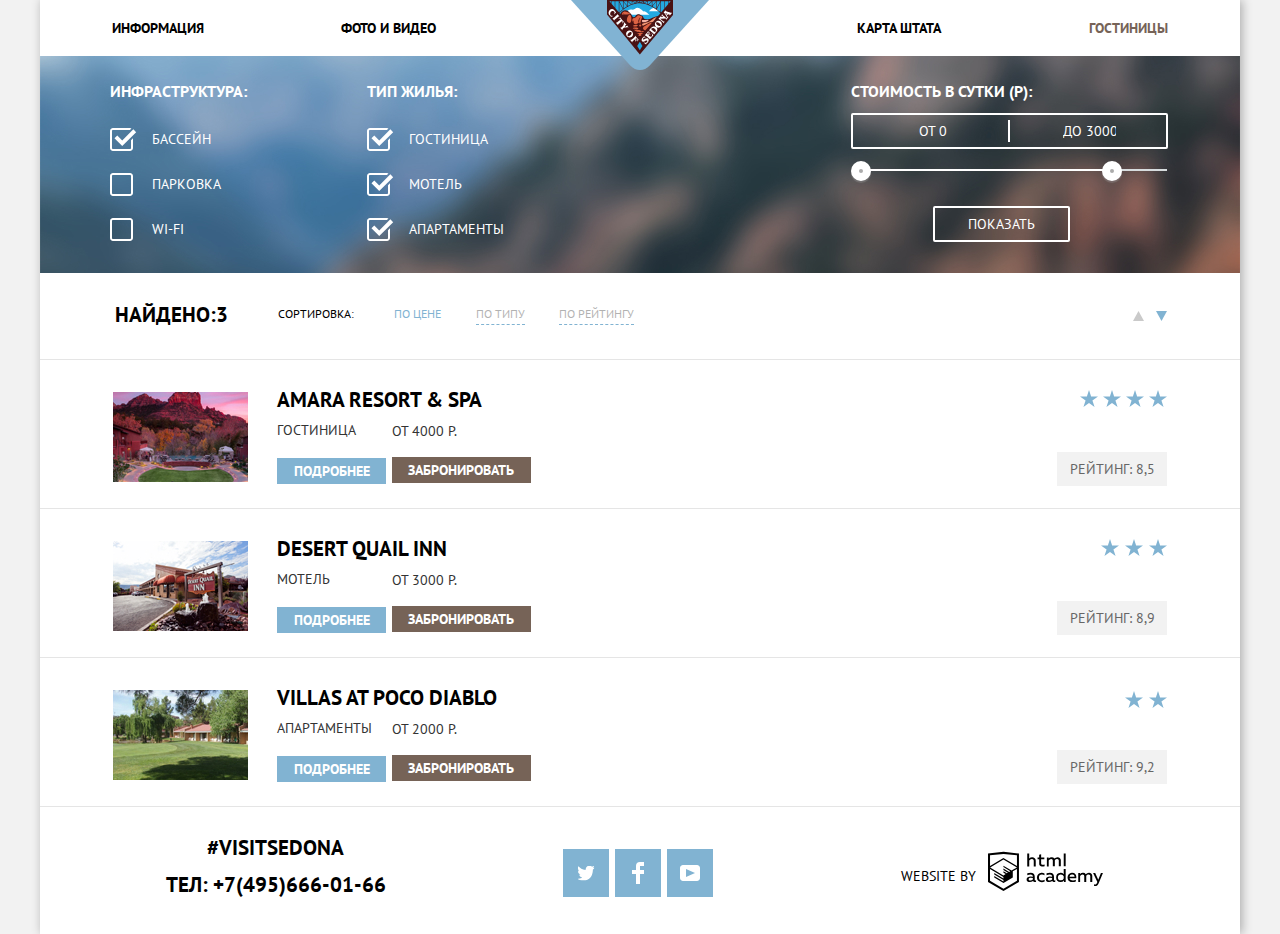
==== commit 1b193df4: "Подготовка в защите" ====
--- a/catalog.html
+++ b/catalog.html
@@ -1,293 +1,310 @@
 <!DOCTYPE html>
 <html lang="ru">
-  <head>
-    <meta charset="utf-8">
-    <title>HTML Academy: Седона</title>
-    <meta name="description" content="Туристическое агенство Sedona">
-    <meta name="keywords" content="путешествие, отдых, агенство, турист, Аризона, Каньон, Седона, тур">
-    <link href="https://fonts.googleapis.com/css2?family=PT+Sans:ital,wght@0,400;0,700;1,400;1,700&display=swap" rel="stylesheet">
-    <link href="css/normalize.css" rel="stylesheet">
-    <link href="css/style.min.css" rel="stylesheet">
-  </head>
-  <body>
-    <div class="page-container">
-      <header class="main-header">
-        <nav class="main-navigation">
-          <a href="index.html" class="main-header-logo">
-            <img src="img/logo-sedona.svg" width="138" height="70" alt="Логотип SEDONA">
-          </a>
-          <ul class="site-navigation">
-            <li class="menu-item">
-              <a href="">Информация</a>
-            </li>
-            <li class="menu-item">
-              <a href="">Фото и видео</a>
-            </li>
-            <li class="menu-item">
-              <a href="">Карта штата</a>
-            </li>
-            <li class="menu-item">
-              <a>Гостиницы</a>
-            </li>
-          </ul>
-        </nav>
-      </header>
-      <main>
-        <section class="top-section">
-          <h2 class="visually-hidden">Категории и стоимость</h2>
-          <form action="https://echo.htmlacademy.ru/courses" method="get" class="form-catalog">
-            <fieldset class="fieldset-checkbox">
-              <legend class="categories-catalog infrastructure">Инфраструктура:</legend>
-              <ul class="checkbox-list list-reset">
-                <li class="filter-input">
-                  <label for="swimming-pool" class="check">
-                    <input class="visually-hidden filter-input-checkbox" type="checkbox" name="swimming-pool" id="swimming-pool" value="Бассейн" checked>
-                    <svg xmlns="http://www.w3.org/2000/svg" class="checkbox-icon" width="27" height="23" viewBox="0 0 27 23">
-                      <path class="checkbox-on" d="M7.285 7.486l-2.829 2.829 7.783 7.783L26.171 4.166l-2.828-2.829-11.104 11.102z"/>
-                      <path class="checkbox-on" d="M21 20c0 .542-.458 1-1 1H3c-.542 0-1-.458-1-1V3c0-.542.458-1 1-1h16.908L21.493.415A2.96 2.96 0 0 0 20 0H3C1.35 0 0 1.35 0 3v17c0 1.65 1.35 3 3 3h17c1.65 0 3-1.35 3-3v-9.829l-2 2V20z"/>
-                      <path class="checkbox-off" d="M20 2c.542 0 1 .458 1 1v17c0 .542-.458 1-1 1H3c-.542 0-1-.458-1-1V3c0-.542.458-1 1-1h17m0-2H3C1.35 0 0 1.35 0 3v17c0 1.65 1.35 3 3 3h17c1.65 0 3-1.35 3-3V3c0-1.65-1.35-3-3-3z"/>
-                    </svg>Бассейн
-                  </label>
-                </li>
-                <li class="filter-input">
-                  <label for="parking" class="check">
-                    <input class="visually-hidden filter-input-checkbox" type="checkbox" name="parking" id="parking" value="Парковка">
-                    <svg xmlns="http://www.w3.org/2000/svg" class="checkbox-icon" width="27" height="23" viewBox="0 0 27 23">
-                      <path class="checkbox-on" d="M7.285 7.486l-2.829 2.829 7.783 7.783L26.171 4.166l-2.828-2.829-11.104 11.102z"/>
-                      <path class="checkbox-on" d="M21 20c0 .542-.458 1-1 1H3c-.542 0-1-.458-1-1V3c0-.542.458-1 1-1h16.908L21.493.415A2.96 2.96 0 0 0 20 0H3C1.35 0 0 1.35 0 3v17c0 1.65 1.35 3 3 3h17c1.65 0 3-1.35 3-3v-9.829l-2 2V20z"/>
-                      <path class="checkbox-off" d="M20 2c.542 0 1 .458 1 1v17c0 .542-.458 1-1 1H3c-.542 0-1-.458-1-1V3c0-.542.458-1 1-1h17m0-2H3C1.35 0 0 1.35 0 3v17c0 1.65 1.35 3 3 3h17c1.65 0 3-1.35 3-3V3c0-1.65-1.35-3-3-3z"/>
-                    </svg>Парковка
-                  </label>
-                </li>
-                <li class="filter-input">
-                  <label for="wi-fi" class="check">
-                    <input class="visually-hidden filter-input-checkbox" type="checkbox" name="wi-fi" id="wi-fi" value="Wi-Fi">
-                    <svg xmlns="http://www.w3.org/2000/svg" class="checkbox-icon" width="27" height="23" viewBox="0 0 27 23">
-                      <path class="checkbox-on" d="M7.285 7.486l-2.829 2.829 7.783 7.783L26.171 4.166l-2.828-2.829-11.104 11.102z"/>
-                      <path class="checkbox-on" d="M21 20c0 .542-.458 1-1 1H3c-.542 0-1-.458-1-1V3c0-.542.458-1 1-1h16.908L21.493.415A2.96 2.96 0 0 0 20 0H3C1.35 0 0 1.35 0 3v17c0 1.65 1.35 3 3 3h17c1.65 0 3-1.35 3-3v-9.829l-2 2V20z"/>
-                      <path class="checkbox-off" d="M20 2c.542 0 1 .458 1 1v17c0 .542-.458 1-1 1H3c-.542 0-1-.458-1-1V3c0-.542.458-1 1-1h17m0-2H3C1.35 0 0 1.35 0 3v17c0 1.65 1.35 3 3 3h17c1.65 0 3-1.35 3-3V3c0-1.65-1.35-3-3-3z"/>
-                    </svg>Wi-Fi
-                  </label>
-                </li>
-              </ul>
-            </fieldset>
-            <fieldset class="fieldset-checkbox">
-              <legend class="categories-catalog type-house">Тип жилья:</legend>
-              <ul class="checkbox-list list-reset">
-                <li class="filter-input">
-                  <label for="hotel" class="check">
-                    <input class="visually-hidden filter-input-checkbox" type="checkbox" name="hotel" id="hotel" value="Гостиница" checked>
-                    <svg xmlns="http://www.w3.org/2000/svg" class="checkbox-icon" width="27" height="23" viewBox="0 0 27 23">
-                      <path class="checkbox-on" d="M7.285 7.486l-2.829 2.829 7.783 7.783L26.171 4.166l-2.828-2.829-11.104 11.102z"/>
-                      <path class="checkbox-on" d="M21 20c0 .542-.458 1-1 1H3c-.542 0-1-.458-1-1V3c0-.542.458-1 1-1h16.908L21.493.415A2.96 2.96 0 0 0 20 0H3C1.35 0 0 1.35 0 3v17c0 1.65 1.35 3 3 3h17c1.65 0 3-1.35 3-3v-9.829l-2 2V20z"/>
-                      <path class="checkbox-off" d="M20 2c.542 0 1 .458 1 1v17c0 .542-.458 1-1 1H3c-.542 0-1-.458-1-1V3c0-.542.458-1 1-1h17m0-2H3C1.35 0 0 1.35 0 3v17c0 1.65 1.35 3 3 3h17c1.65 0 3-1.35 3-3V3c0-1.65-1.35-3-3-3z"/>
-                    </svg>Гостиница
-                  </label>
-                </li>
-                <li class="filter-input">
-                  <label for="motel" class="check">
-                    <input class="visually-hidden filter-input-checkbox" type="checkbox" name="motel" id="motel" value="Мотель" checked>
-                    <svg xmlns="http://www.w3.org/2000/svg" class="checkbox-icon" width="27" height="23" viewBox="0 0 27 23">
-                      <path class="checkbox-on" d="M7.285 7.486l-2.829 2.829 7.783 7.783L26.171 4.166l-2.828-2.829-11.104 11.102z"/>
-                      <path class="checkbox-on" d="M21 20c0 .542-.458 1-1 1H3c-.542 0-1-.458-1-1V3c0-.542.458-1 1-1h16.908L21.493.415A2.96 2.96 0 0 0 20 0H3C1.35 0 0 1.35 0 3v17c0 1.65 1.35 3 3 3h17c1.65 0 3-1.35 3-3v-9.829l-2 2V20z"/>
-                      <path class="checkbox-off" d="M20 2c.542 0 1 .458 1 1v17c0 .542-.458 1-1 1H3c-.542 0-1-.458-1-1V3c0-.542.458-1 1-1h17m0-2H3C1.35 0 0 1.35 0 3v17c0 1.65 1.35 3 3 3h17c1.65 0 3-1.35 3-3V3c0-1.65-1.35-3-3-3z"/>
-                    </svg>Мотель
-                  </label>
-                </li>
-                <li class="filter-input">
-                  <label for="apartments" class="check">
-                    <input class="visually-hidden filter-input-checkbox" type="checkbox" name="apartments" id="apartments" value="Апартаменты" checked>
-                    <svg xmlns="http://www.w3.org/2000/svg" class="checkbox-icon" width="27" height="23" viewBox="0 0 27 23">
-                      <path class="checkbox-on" d="M7.285 7.486l-2.829 2.829 7.783 7.783L26.171 4.166l-2.828-2.829-11.104 11.102z"/>
-                      <path class="checkbox-on" d="M21 20c0 .542-.458 1-1 1H3c-.542 0-1-.458-1-1V3c0-.542.458-1 1-1h16.908L21.493.415A2.96 2.96 0 0 0 20 0H3C1.35 0 0 1.35 0 3v17c0 1.65 1.35 3 3 3h17c1.65 0 3-1.35 3-3v-9.829l-2 2V20z"/>
-                      <path class="checkbox-off" d="M20 2c.542 0 1 .458 1 1v17c0 .542-.458 1-1 1H3c-.542 0-1-.458-1-1V3c0-.542.458-1 1-1h17m0-2H3C1.35 0 0 1.35 0 3v17c0 1.65 1.35 3 3 3h17c1.65 0 3-1.35 3-3V3c0-1.65-1.35-3-3-3z"/>
-                   </svg>Апартаменты
-                  </label>
-                </li>
-              </ul>
-            </fieldset>
-            <fieldset class="filter-item fieldset-checkbox">
-              <legend class="price-in-day">Стоимость в сутки(р):</legend>
-              <div class="range-filter">
-                <div class="price-controls">
-                  <label class="min-price">
-                    от <input type="number" name="min-price" value="0" class="input-price">
-                  </label>
-                  <label class="max-price">
-                    до <input type="number" name="max-price" value="3000" class="input-price">
-                  </label>
+
+<head>
+  <meta charset="utf-8">
+  <title>HTML Academy: Седона</title>
+  <meta name="description" content="Туристическое агенство Sedona">
+  <meta name="keywords" content="путешествие, отдых, агенство, турист, Аризона, Каньон, Седона, тур">
+  <link href="https://fonts.googleapis.com/css2?family=PT+Sans:ital,wght@0,400;0,700;1,400;1,700&display=swap"
+    rel="stylesheet">
+  <link href="css/normalize.css" rel="stylesheet">
+  <link href="css/style.css" rel="stylesheet">
+</head>
+
+<body class="page-body">
+  <div class="page-container">
+    <header class="main-header">
+      <nav class="main-navigation">
+        <a href="index.html" class="main-header-logo">
+          <img src="img/logo-sedona.svg" width="138" height="70" alt="Логотип SEDONA">
+        </a>
+        <ul class="site-navigation">
+          <li class="menu-item">
+            <a href="">Информация</a>
+          </li>
+          <li class="menu-item">
+            <a href="">Фото и видео</a>
+          </li>
+          <li class="menu-item">
+            <a href="">Карта штата</a>
+          </li>
+          <li class="menu-item">
+            <a>Гостиницы</a>
+          </li>
+        </ul>
+      </nav>
+    </header>
+    <main class="main">
+      <section class="top-section">
+        <h2 class="visually-hidden">Категории и стоимость</h2>
+        <form action="https://echo.htmlacademy.ru/courses" method="get" class="form-catalog">
+          <fieldset class="fieldset-checkbox">
+            <legend class="categories-catalog infrastructure">Инфраструктура:</legend>
+            <ul class="checkbox-list list-reset">
+              <li class="filter-input">
+                <label for="swimming-pool" class="check">
+                  <input class="visually-hidden filter-input-checkbox" type="checkbox" name="swimming-pool"
+                    id="swimming-pool" value="Бассейн" checked>
+                  <svg xmlns="http://www.w3.org/2000/svg" class="checkbox-icon" width="27" height="23"
+                    viewBox="0 0 27 23">
+                    <path class="checkbox-on"
+                      d="M7.285 7.486l-2.829 2.829 7.783 7.783L26.171 4.166l-2.828-2.829-11.104 11.102z" />
+                    <path class="checkbox-on"
+                      d="M21 20c0 .542-.458 1-1 1H3c-.542 0-1-.458-1-1V3c0-.542.458-1 1-1h16.908L21.493.415A2.96 2.96 0 0 0 20 0H3C1.35 0 0 1.35 0 3v17c0 1.65 1.35 3 3 3h17c1.65 0 3-1.35 3-3v-9.829l-2 2V20z" />
+                    <path class="checkbox-off"
+                      d="M20 2c.542 0 1 .458 1 1v17c0 .542-.458 1-1 1H3c-.542 0-1-.458-1-1V3c0-.542.458-1 1-1h17m0-2H3C1.35 0 0 1.35 0 3v17c0 1.65 1.35 3 3 3h17c1.65 0 3-1.35 3-3V3c0-1.65-1.35-3-3-3z" />
+                  </svg>Бассейн
+                </label>
+              </li>
+              <li class="filter-input">
+                <label for="parking" class="check">
+                  <input class="visually-hidden filter-input-checkbox" type="checkbox" name="parking" id="parking"
+                    value="Парковка">
+                  <svg xmlns="http://www.w3.org/2000/svg" class="checkbox-icon" width="27" height="23"
+                    viewBox="0 0 27 23">
+                    <path class="checkbox-on"
+                      d="M7.285 7.486l-2.829 2.829 7.783 7.783L26.171 4.166l-2.828-2.829-11.104 11.102z" />
+                    <path class="checkbox-on"
+                      d="M21 20c0 .542-.458 1-1 1H3c-.542 0-1-.458-1-1V3c0-.542.458-1 1-1h16.908L21.493.415A2.96 2.96 0 0 0 20 0H3C1.35 0 0 1.35 0 3v17c0 1.65 1.35 3 3 3h17c1.65 0 3-1.35 3-3v-9.829l-2 2V20z" />
+                    <path class="checkbox-off"
+                      d="M20 2c.542 0 1 .458 1 1v17c0 .542-.458 1-1 1H3c-.542 0-1-.458-1-1V3c0-.542.458-1 1-1h17m0-2H3C1.35 0 0 1.35 0 3v17c0 1.65 1.35 3 3 3h17c1.65 0 3-1.35 3-3V3c0-1.65-1.35-3-3-3z" />
+                  </svg>Парковка
+                </label>
+              </li>
+              <li class="filter-input">
+                <label for="wi-fi" class="check">
+                  <input class="visually-hidden filter-input-checkbox" type="checkbox" name="wi-fi" id="wi-fi"
+                    value="Wi-Fi">
+                  <svg xmlns="http://www.w3.org/2000/svg" class="checkbox-icon" width="27" height="23"
+                    viewBox="0 0 27 23">
+                    <path class="checkbox-on"
+                      d="M7.285 7.486l-2.829 2.829 7.783 7.783L26.171 4.166l-2.828-2.829-11.104 11.102z" />
+                    <path class="checkbox-on"
+                      d="M21 20c0 .542-.458 1-1 1H3c-.542 0-1-.458-1-1V3c0-.542.458-1 1-1h16.908L21.493.415A2.96 2.96 0 0 0 20 0H3C1.35 0 0 1.35 0 3v17c0 1.65 1.35 3 3 3h17c1.65 0 3-1.35 3-3v-9.829l-2 2V20z" />
+                    <path class="checkbox-off"
+                      d="M20 2c.542 0 1 .458 1 1v17c0 .542-.458 1-1 1H3c-.542 0-1-.458-1-1V3c0-.542.458-1 1-1h17m0-2H3C1.35 0 0 1.35 0 3v17c0 1.65 1.35 3 3 3h17c1.65 0 3-1.35 3-3V3c0-1.65-1.35-3-3-3z" />
+                  </svg>Wi-Fi
+                </label>
+              </li>
+            </ul>
+          </fieldset>
+          <fieldset class="fieldset-checkbox">
+            <legend class="categories-catalog type-house">Тип жилья:</legend>
+            <ul class="checkbox-list list-reset">
+              <li class="filter-input">
+                <label for="hotel" class="check">
+                  <input class="visually-hidden filter-input-checkbox" type="checkbox" name="hotel" id="hotel"
+                    value="Гостиница" checked>
+                  <svg xmlns="http://www.w3.org/2000/svg" class="checkbox-icon" width="27" height="23"
+                    viewBox="0 0 27 23">
+                    <path class="checkbox-on"
+                      d="M7.285 7.486l-2.829 2.829 7.783 7.783L26.171 4.166l-2.828-2.829-11.104 11.102z" />
+                    <path class="checkbox-on"
+                      d="M21 20c0 .542-.458 1-1 1H3c-.542 0-1-.458-1-1V3c0-.542.458-1 1-1h16.908L21.493.415A2.96 2.96 0 0 0 20 0H3C1.35 0 0 1.35 0 3v17c0 1.65 1.35 3 3 3h17c1.65 0 3-1.35 3-3v-9.829l-2 2V20z" />
+                    <path class="checkbox-off"
+                      d="M20 2c.542 0 1 .458 1 1v17c0 .542-.458 1-1 1H3c-.542 0-1-.458-1-1V3c0-.542.458-1 1-1h17m0-2H3C1.35 0 0 1.35 0 3v17c0 1.65 1.35 3 3 3h17c1.65 0 3-1.35 3-3V3c0-1.65-1.35-3-3-3z" />
+                  </svg>Гостиница
+                </label>
+              </li>
+              <li class="filter-input">
+                <label for="motel" class="check">
+                  <input class="visually-hidden filter-input-checkbox" type="checkbox" name="motel" id="motel"
+                    value="Мотель" checked>
+                  <svg xmlns="http://www.w3.org/2000/svg" class="checkbox-icon" width="27" height="23"
+                    viewBox="0 0 27 23">
+                    <path class="checkbox-on"
+                      d="M7.285 7.486l-2.829 2.829 7.783 7.783L26.171 4.166l-2.828-2.829-11.104 11.102z" />
+                    <path class="checkbox-on"
+                      d="M21 20c0 .542-.458 1-1 1H3c-.542 0-1-.458-1-1V3c0-.542.458-1 1-1h16.908L21.493.415A2.96 2.96 0 0 0 20 0H3C1.35 0 0 1.35 0 3v17c0 1.65 1.35 3 3 3h17c1.65 0 3-1.35 3-3v-9.829l-2 2V20z" />
+                    <path class="checkbox-off"
+                      d="M20 2c.542 0 1 .458 1 1v17c0 .542-.458 1-1 1H3c-.542 0-1-.458-1-1V3c0-.542.458-1 1-1h17m0-2H3C1.35 0 0 1.35 0 3v17c0 1.65 1.35 3 3 3h17c1.65 0 3-1.35 3-3V3c0-1.65-1.35-3-3-3z" />
+                  </svg>Мотель
+                </label>
+              </li>
+              <li class="filter-input">
+                <label for="apartments" class="check">
+                  <input class="visually-hidden filter-input-checkbox" type="checkbox" name="apartments" id="apartments"
+                    value="Апартаменты" checked>
+                  <svg xmlns="http://www.w3.org/2000/svg" class="checkbox-icon" width="27" height="23"
+                    viewBox="0 0 27 23">
+                    <path class="checkbox-on"
+                      d="M7.285 7.486l-2.829 2.829 7.783 7.783L26.171 4.166l-2.828-2.829-11.104 11.102z" />
+                    <path class="checkbox-on"
+                      d="M21 20c0 .542-.458 1-1 1H3c-.542 0-1-.458-1-1V3c0-.542.458-1 1-1h16.908L21.493.415A2.96 2.96 0 0 0 20 0H3C1.35 0 0 1.35 0 3v17c0 1.65 1.35 3 3 3h17c1.65 0 3-1.35 3-3v-9.829l-2 2V20z" />
+                    <path class="checkbox-off"
+                      d="M20 2c.542 0 1 .458 1 1v17c0 .542-.458 1-1 1H3c-.542 0-1-.458-1-1V3c0-.542.458-1 1-1h17m0-2H3C1.35 0 0 1.35 0 3v17c0 1.65 1.35 3 3 3h17c1.65 0 3-1.35 3-3V3c0-1.65-1.35-3-3-3z" />
+                  </svg>Апартаменты
+                </label>
+              </li>
+            </ul>
+          </fieldset>
+          <fieldset class="filter-item fieldset-checkbox">
+            <legend class="price-in-day">Стоимость в сутки (р):</legend>
+            <div class="range-filter">
+              <div class="price-controls">
+                <label class="min-price">
+                  <input type="text" name="min-price" value="ОТ 0" class="input-price">
+                </label>
+                <label class="max-price">
+                  <input type="text" name="max-price" value="ДО 3000" class="input-price">
+                </label>
+              </div>
+              <div class="range-controls">
+                <div class="scale">
+                  <div class="bar">
+                  </div>
                 </div>
-                <div class="range-controls">
-                  <div class="scale">
-                    <div class="bar">
-                    </div>
-                  </div>
-                  <button type="button" class="toggle toggle-min" aria-label="Минимальная цена"></button>
-                  <button type="button" class="toggle toggle-max" aria-label="Максимальная цена"></button>
-                </div>
-              </div>
-              <button type="submit" id="show-button" class="show-button">Показать</button>
-            </fieldset>
-          </form>
-        </section>
-        <div class="sort-container">
-          <p class="found">Найдено:3</p>
-          <p class="sorting">Сортировка:</p>
-          <div class="for-arrows">
-            <ul class="sort-list">
-              <li class="sort-item">
-                <a href="" class="sort-by-price">По цене</a>
-              </li>
-              <li class="sort-item with-border">
-                <a href="" class="sort-by-type">По типу</a>
-              </li>
-              <li class="sort-item with-border">
-                <a href="" class="sort-by-rait">По рейтингу</a>
-              </li>
-            </ul>
-            <ul class="list-reset arrows">
-              <li>
-                <a href="#" aria-label="Стрелка сортировки (вверх)">
-                  <svg xmlns="http://www.w3.org/2000/svg"  class="arrow first-arrow" width="11" height="10" viewBox="0 0 11 10">
-                    <path d="M5.5 0L0 10h11z"/>
-                  </svg>
-                </a>
-              </li>
-              <li>
-                <a href="#" aria-label="Стрелка сортировки (вниз)">
-                  <svg xmlns="http://www.w3.org/2000/svg"  class="arrow second-arrow" width="11" height="10" viewBox="0 0 11 10">
-                    <path d="M5.5 10L0 0h11"/>
-                  </svg>
-                </a>
-              </li>
-            </ul>
-          </div>
-        </div>
-        <section class="catalog-section">
-          <ul class="catalog-list list-reset">
-            <li> 
-              <div class="catalog-container">
-                <div class="about-hotel">
-                  <div class="image-hotel">
-                    <img src="img/amara-resort.jpg" width="135" height="90" alt="Amara resort & SPA">
-                  </div>
-                  <div class="container-hotel">
-                      <h3 class="name-hotel"><a href="">Amara resort & SPA</a></h3>
-                    <div class="inside-hotel">
-                      <div class="side-left">
-                        <p class="type-hotel">Гостиница</p>
-                        <a href="" class="button-inside details">Подробнее</a>
-                      </div>
-                      <div class="side-right">
-                        <p>от 4000 Р.</p>
-                        <a href="" class="button-inside reservation">Забронировать</a>
-                      </div>
-                    </div>
-                  </div>
-                </div>
-                <div class="grade">
-                  <p class="stars four-stars" aria-label="4 звезды"></p>
-                  <p class="rating">Рейтинг: 8,5</p>
-                </div>
-              </div>
-            </li>
-            <li> 
-              <div class="catalog-container">
-                <div class="about-hotel">
-                  <div class="image-hotel">
-                    <img src="img/desert-quail-inn.jpg" width="135" height="90" alt="Desert quail inn">
-                  </div>
-                  <div class="container-hotel">
-                      <h3 class="name-hotel"><a href="">Desert quail inn</a></h3>
-                    <div class="inside-hotel">
-                      <div class="side-left">
-                        <p class="type-hotel">Мотель</p>
-                        <a href="" class="button-inside details">Подробнее</a>
-                      </div>
-                      <div class="side-right">
-                        <p>от 3000 Р.</p>
-                        <a href="" class="button-inside reservation">Забронировать</a>
-                      </div>
-                    </div>
-                  </div>
-                </div>
-                <div>
-                  <p class="stars three-stars" aria-label="3 звезды"></p>
-                  <p class="rating">Рейтинг: 8,9</p>
-                </div>
-              </div>
-            </li>
-            <li> 
-              <div class="catalog-container">
-                <div class="about-hotel">
-                  <div class="image-hotel">
-                    <img src="img/villas-at-poco-diablo.jpg" width="135" height="90" alt="Villas at poco diablo">
-                  </div>
-                  <div class="container-hotel">
-                      <h3 class="name-hotel"><a href="">Villas at poco diablo</a></h3>
-                    <div class="inside-hotel">
-                      <div class="side-left">
-                        <p class="type-hotel">Апартаменты</p>
-                        <a href="" class="button-inside details">Подробнее</a>
-                      </div>
-                      <div class="side-right">
-                        <p>от 2000 Р.</p>
-                        <a href="" class="button-inside reservation">Забронировать</a>
-                      </div>
-                    </div>
-                  </div>
-                </div>
-                <div>
-                  <p class="stars two-stars" aria-label="2 звезды"></p>
-                  <p class="rating">Рейтинг: 9,2</p>
-                </div>
-              </div>
-            </li>
-          </ul>
-        </section>
-      </main>
-      <footer class="page-footer">
-        <div class="footer-info">
-          <h2 class="hashtag">#VISITSEDONA</h2>
-          <a href="tel:+74956660166" class="tel">Тел: +7(495)666-01-66</a>
-        </div>
-        <ul class="footer-contacts">
+                <button type="button" class="toggle toggle-min" aria-label="Минимальная цена"></button>
+                <button type="button" class="toggle toggle-max" aria-label="Максимальная цена"></button>
+              </div>
+            </div>
+            <button type="submit" id="show-button" class="show-button">Показать</button>
+          </fieldset>
+        </form>
+      </section>
+      <div class="sort-container">
+        <p class="found">Найдено:3</p>
+        <p class="sorting">Сортировка:</p>
+        <ul class="sort-list">
+          <li class="sort-item">
+            <a href="" class="sort-by-price">По цене</a>
+          </li>
+          <li class="sort-item with-border">
+            <a href="" class="sort-by-type">По типу</a>
+          </li>
+          <li class="sort-item with-border">
+            <a href="" class="sort-by-rait">По рейтингу</a>
+          </li>
+        </ul>
+        <ul class="list-reset arrows">
           <li>
-            <a class="social" href="#" aria-label="Твиттер">
-              <svg xmlns="http://www.w3.org/2000/svg" xmlns:xlink="http://www.w3.org/1999/xlink" class="social-icon" width="17" height="15" viewBox="0 0 17 15">
-                <path fill="#FFF" d="M10.95.144c1.685-.496 2.984.27 3.577 1.179.673-.231 1.331-.481 2.011-.708a2.345 2.345 0 0 1-.857 1.768c.685.17 1.304-.491 1.304-.491-.169 1-1.006 1.788-1.563 2.024-.231 6.75-3.175 11.217-10.077 11.082h-.446c-.41 0-4.164-.46-4.898-1.887 2.271.196 3.893-.422 4.693-1.177-.96-.3-2.679-.477-2.979-2.95.349.106.564.228 1.19.119C1.705 8.247.374 7.53.448 5.33c.285.328 1.067.536 1.34.472C1.085 5.561-.182 2.442.894.85c1.818 1.854 3.735 3.606 7.152 3.773C8.254 2.33 9.183.793 10.95.144z"/>
+            <a href="#" aria-label="Стрелка сортировки (вверх)">
+              <svg xmlns="http://www.w3.org/2000/svg" class="arrow first-arrow" width="11" height="10"
+                viewBox="0 0 11 10">
+                <path d="M5.5 0L0 10h11z" />
               </svg>
             </a>
           </li>
           <li>
-            <a class="social" href="#" aria-label="Фейсбук">
-              <svg xmlns="http://www.w3.org/2000/svg" class="social-icon" width="12" height="22" viewBox="0 0 12 22">
-                <path fill="#FFF" d="M12 4V0H8a4 4 0 0 0-4 4v4H0v4h4v10h4V12h4V8H8V4h4z"/>
+            <a href="#" aria-label="Стрелка сортировки (вниз)">
+              <svg xmlns="http://www.w3.org/2000/svg" class="arrow second-arrow" width="11" height="10"
+                viewBox="0 0 11 10">
+                <path d="M5.5 10L0 0h11" />
               </svg>
             </a>
           </li>
-          <li>
-            <a class="social" href="#" aria-label="Ютуб">
-              <svg xmlns="http://www.w3.org/2000/svg" xmlns:xlink="http://www.w3.org/1999/xlink" class="social-icon" width="20" height="16" viewBox="0 0 20 16">
-                <path fill="#FFF" d="M17 0H3C1.35 0 0 1.35 0 3v10c0 1.65 1.35 3 3 3h14c1.65 0 3-1.35 3-3V3c0-1.65-1.35-3-3-3zM6.027 11.998V4.002L15.014 8l-8.987 3.998z"/>
-              </svg>
-            </a>
-          </li>
         </ul>
-        <div class="footer-website-by">
-          <p class="website-by">Website by &numsp;
-            <a class="copyright-link" href="https://htmlacademy.ru/intensive/htmlcss">
-              <svg id="Layer_1" data-name="Layer 1" class="academy-logo" xmlns="http://www.w3.org/2000/svg"
-                viewBox="0 0 108.08 36.85">
-                <title>logo-htmlacademy-small1</title>
-                <path
-                  d="M44.61,26.88a2,2,0,0,0,.55-0.1v1.33a3.25,3.25,0,0,1-1.18.21,1.67,1.67,0,0,1-1.67-1,4.84,4.84,0,0,1-3.14,1.08c-1.51,0-2.91-.83-2.91-2.55,0-2.13,2-2.79,3.71-2.79a11.08,11.08,0,0,1,2.17.25v-0.3c0-1-.76-1.77-2.19-1.77a7.42,7.42,0,0,0-3,.64v-1.7a10.21,10.21,0,0,1,3.19-.55c2.36,0,3.81,1.12,3.81,3.65v3a0.54,0.54,0,0,0,.49.59h0.17Zm-6.44-1.13A1.35,1.35,0,0,0,39.63,27h0.11a3.39,3.39,0,0,0,2.41-1V24.58a9.72,9.72,0,0,0-1.81-.21c-1,0-2.16.33-2.16,1.38h0Zm12.36-6.11a5,5,0,0,1,2.57.64V22a4.08,4.08,0,0,0-2.3-.7,2.75,2.75,0,1,0,0,5.49,5,5,0,0,0,2.43-.64v1.71a6.27,6.27,0,0,1-2.76.57A4.21,4.21,0,0,1,46,24.51q0-.21,0-0.41a4.32,4.32,0,0,1,4.18-4.46h0.38Zm12.17,7.24a2,2,0,0,0,.55-0.1v1.33a3.25,3.25,0,0,1-1.18.21,1.67,1.67,0,0,1-1.67-1,4.84,4.84,0,0,1-3.14,1.08c-1.51,0-2.91-.83-2.91-2.55,0-2.13,2-2.79,3.71-2.79a11.08,11.08,0,0,1,2.17.25v-0.3c0-1-.76-1.77-2.19-1.77a7.42,7.42,0,0,0-3,.64v-1.7a10.21,10.21,0,0,1,3.19-.55c2.36,0,3.81,1.12,3.81,3.65v3a0.54,0.54,0,0,0,.49.59h0.17Zm-6.44-1.13A1.35,1.35,0,0,0,57.73,27h0.11a3.39,3.39,0,0,0,2.41-1V24.58a9.72,9.72,0,0,0-1.81-.21c-1.06,0-2.16.33-2.16,1.38h0ZM73,16V28.2H71.35V26.88a3.88,3.88,0,0,1-3.19,1.54,4.4,4.4,0,0,1,0-8.78,3.81,3.81,0,0,1,3,1.3V16H73Zm-4.53,5.22a2.76,2.76,0,1,0,0,5.52A2.86,2.86,0,0,0,71.15,25V23A2.91,2.91,0,0,0,68.49,21.27ZM79,19.64c3.31,0,4.46,2.68,3.92,5.09H76.7c0.21,1.5,1.67,2.11,3.19,2.11a6.11,6.11,0,0,0,2.64-.59v1.6a7.14,7.14,0,0,1-3,.57C77,28.42,74.78,27,74.78,24a4.18,4.18,0,0,1,4-4.39H79Zm0.09,1.54a2.28,2.28,0,0,0-2.44,2.1v0.06H81.3A2,2,0,0,0,79.13,21.18Zm5.73,7V19.87h1.65v1a3.81,3.81,0,0,1,2.78-1.27A2.86,2.86,0,0,1,91.89,21a4.12,4.12,0,0,1,2.91-1.33A3.06,3.06,0,0,1,98,23V28.2h-1.9V23.05a1.59,1.59,0,0,0-1.42-1.75H94.42a2.8,2.8,0,0,0-2.07,1.12V28.2h-1.9V23.05A1.59,1.59,0,0,0,89,21.31H88.8a3,3,0,0,0-2.21,1.29v5.63H84.86Zm21.31-8.33h1.9l-3.91,9.46c-0.9,2.17-2.09,2.86-3.35,2.86a4.76,4.76,0,0,1-1.1-.14V30.46a2.86,2.86,0,0,0,.85.12c0.9,0,1.58-.64,2.07-1.9l0.17-.42-4-8.4h2l2.86,6.29ZM38.73,1.46V6.22a3.81,3.81,0,0,1,2.7-1.14,3.25,3.25,0,0,1,3.44,3.4v5.15H43V8.72a1.81,1.81,0,0,0-1.61-2h-0.3a2.93,2.93,0,0,0-2.32,1.39v5.52h-1.9V1.46h1.9ZM49.94,2.31v3h3V6.91h-3v3.81c0,1.1.5,1.46,1.58,1.46a4.49,4.49,0,0,0,1.69-.33v1.6A6.8,6.8,0,0,1,51,13.8a2.55,2.55,0,0,1-2.86-2.74V6.89H46.58V5.26h1.5V2.74Zm5.4,11.31V5.28H57v1A3.81,3.81,0,0,1,59.77,5a2.86,2.86,0,0,1,2.6,1.33A4.12,4.12,0,0,1,65.28,5,3.06,3.06,0,0,1,68.44,8.4v5.21h-1.9V8.46a1.59,1.59,0,0,0-1.42-1.75H64.89a2.8,2.8,0,0,0-2.07,1.12v5.78h-1.9V8.46A1.59,1.59,0,0,0,59.5,6.71H59.27A3,3,0,0,0,57.06,8v5.63H55.34ZM71.17,1.45H73V13.6H71.17V1.45ZM14.71,0H14.55L0,1.54V28.21l14.55,8.66,14.55-8.66V1.54Zm12.5,27.1L14.55,34.64,1.9,27.12V16.18l12.59,7.5V25L5.86,19.9v1.31l8.68,5.21v1.39L5.87,22.65V24l8.68,5.21,8.75-5.24V18.31L27.2,16V27.12Zm0-12.53-3.48,2-1.6,1L14.51,13v1.31L21,18.23H21l-0.14.09-1,.54-5.37-3.2V17l4.24,2.52-1,.67-3.2-1.9v1.31l2.1,1.24L14.5,22.1,2,14.65,14.51,7.11Zm0-1.32L14.49,5.76,1.91,13.25v-10L14.56,1.92,27.21,3.25v10h0Z"
-                  transform="translate(0 -0.02)" />
-              </svg>
-            </a>
-          </p>
-        </div>
-      </footer>
-    </div> 
-  </body>
+      </div>
+      <section class="catalog-section">
+        <ul class="catalog-list list-reset">
+          <li class="catalog-container">
+            <div class="about-hotel">
+              <div class="image-hotel">
+                <img src="img/amara-resort.jpg" width="135" height="90" alt="Amara resort & SPA">
+              </div>
+              <div class="container-hotel">
+                <h3 class="name-hotel"><a href="">Amara resort & SPA</a></h3>
+                <div class="inside-hotel">
+                  <div class="side-left">
+                    <p class="type-hotel">Гостиница</p>
+                    <a href="" class="button-inside details">Подробнее</a>
+                  </div>
+                  <div class="side-right">
+                    <p class="price-hotel">от 4000 Р.</p>
+                    <a href="" class="button-inside reservation">Забронировать</a>
+                  </div>
+                </div>
+              </div>
+            </div>
+            <div class="grade">
+              <p class="stars four-stars" aria-label="4 звезды"></p>
+              <p class="rating">Рейтинг: 8,5</p>
+            </div>
+          </li>
+          <li class="catalog-container">
+            <div class="about-hotel">
+              <div class="image-hotel">
+                <img src="img/desert-quail-inn.jpg" width="135" height="90" alt="Desert quail inn">
+              </div>
+              <div class="container-hotel">
+                <h3 class="name-hotel"><a href="">Desert quail inn</a></h3>
+                <div class="inside-hotel">
+                  <div class="side-left">
+                    <p class="type-hotel">Мотель</p>
+                    <a href="" class="button-inside details">Подробнее</a>
+                  </div>
+                  <div class="side-right">
+                    <p class="price-hotel">от 3000 Р.</p>
+                    <a href="" class="button-inside reservation">Забронировать</a>
+                  </div>
+                </div>
+              </div>
+            </div>
+            <div>
+              <p class="stars three-stars" aria-label="3 звезды"></p>
+              <p class="rating">Рейтинг: 8,9</p>
+            </div>
+          </li>
+          <li class="catalog-container">
+            <div class="about-hotel">
+              <div class="image-hotel">
+                <img src="img/villas-at-poco-diablo.jpg" width="135" height="90" alt="Villas at poco diablo">
+              </div>
+              <div class="container-hotel">
+                <h3 class="name-hotel"><a href="">Villas at poco diablo</a></h3>
+                <div class="inside-hotel">
+                  <div class="side-left">
+                    <p class="type-hotel">Апартаменты</p>
+                    <a href="" class="button-inside details">Подробнее</a>
+                  </div>
+                  <div class="side-right">
+                    <p class="price-hotel">от 2000 Р.</p>
+                    <a href="" class="button-inside reservation">Забронировать</a>
+                  </div>
+                </div>
+              </div>
+            </div>
+            <div>
+              <p class="stars two-stars" aria-label="2 звезды"></p>
+              <p class="rating">Рейтинг: 9,2</p>
+            </div>
+          </li>
+        </ul>
+      </section>
+    </main>
+    <footer class="page-footer">
+      <div class="footer-info">
+        <h2 class="hashtag">#VISITSEDONA</h2>
+        <a href="tel:+74956660166" class="tel">Тел: +7(495)666-01-66</a>
+      </div>
+      <ul class="footer-contacts">
+        <li>
+          <a class="social twitter" href="#" aria-label="Твиттер">
+          </a>
+        </li>
+        <li>
+          <a class="social facebook" href="#" aria-label="Фейсбук">
+          </a>
+        </li>
+        <li>
+          <a class="social youtube" href="#" aria-label="Ютуб">
+          </a>
+        </li>
+      </ul>
+      <div class="footer-website-by">Website by &numsp;
+        <a class="copyright-link" href="https://htmlacademy.ru/intensive/htmlcss" aria-label="Ссылка на HTML Academy">
+          <svg id="Layer_1" data-name="Layer 1" class="academy-logo" xmlns="http://www.w3.org/2000/svg"
+            viewBox="0 0 108.08 36.85">
+            <title>logo-htmlacademy-small1</title>
+            <path
+              d="M44.61,26.88a2,2,0,0,0,.55-0.1v1.33a3.25,3.25,0,0,1-1.18.21,1.67,1.67,0,0,1-1.67-1,4.84,4.84,0,0,1-3.14,1.08c-1.51,0-2.91-.83-2.91-2.55,0-2.13,2-2.79,3.71-2.79a11.08,11.08,0,0,1,2.17.25v-0.3c0-1-.76-1.77-2.19-1.77a7.42,7.42,0,0,0-3,.64v-1.7a10.21,10.21,0,0,1,3.19-.55c2.36,0,3.81,1.12,3.81,3.65v3a0.54,0.54,0,0,0,.49.59h0.17Zm-6.44-1.13A1.35,1.35,0,0,0,39.63,27h0.11a3.39,3.39,0,0,0,2.41-1V24.58a9.72,9.72,0,0,0-1.81-.21c-1,0-2.16.33-2.16,1.38h0Zm12.36-6.11a5,5,0,0,1,2.57.64V22a4.08,4.08,0,0,0-2.3-.7,2.75,2.75,0,1,0,0,5.49,5,5,0,0,0,2.43-.64v1.71a6.27,6.27,0,0,1-2.76.57A4.21,4.21,0,0,1,46,24.51q0-.21,0-0.41a4.32,4.32,0,0,1,4.18-4.46h0.38Zm12.17,7.24a2,2,0,0,0,.55-0.1v1.33a3.25,3.25,0,0,1-1.18.21,1.67,1.67,0,0,1-1.67-1,4.84,4.84,0,0,1-3.14,1.08c-1.51,0-2.91-.83-2.91-2.55,0-2.13,2-2.79,3.71-2.79a11.08,11.08,0,0,1,2.17.25v-0.3c0-1-.76-1.77-2.19-1.77a7.42,7.42,0,0,0-3,.64v-1.7a10.21,10.21,0,0,1,3.19-.55c2.36,0,3.81,1.12,3.81,3.65v3a0.54,0.54,0,0,0,.49.59h0.17Zm-6.44-1.13A1.35,1.35,0,0,0,57.73,27h0.11a3.39,3.39,0,0,0,2.41-1V24.58a9.72,9.72,0,0,0-1.81-.21c-1.06,0-2.16.33-2.16,1.38h0ZM73,16V28.2H71.35V26.88a3.88,3.88,0,0,1-3.19,1.54,4.4,4.4,0,0,1,0-8.78,3.81,3.81,0,0,1,3,1.3V16H73Zm-4.53,5.22a2.76,2.76,0,1,0,0,5.52A2.86,2.86,0,0,0,71.15,25V23A2.91,2.91,0,0,0,68.49,21.27ZM79,19.64c3.31,0,4.46,2.68,3.92,5.09H76.7c0.21,1.5,1.67,2.11,3.19,2.11a6.11,6.11,0,0,0,2.64-.59v1.6a7.14,7.14,0,0,1-3,.57C77,28.42,74.78,27,74.78,24a4.18,4.18,0,0,1,4-4.39H79Zm0.09,1.54a2.28,2.28,0,0,0-2.44,2.1v0.06H81.3A2,2,0,0,0,79.13,21.18Zm5.73,7V19.87h1.65v1a3.81,3.81,0,0,1,2.78-1.27A2.86,2.86,0,0,1,91.89,21a4.12,4.12,0,0,1,2.91-1.33A3.06,3.06,0,0,1,98,23V28.2h-1.9V23.05a1.59,1.59,0,0,0-1.42-1.75H94.42a2.8,2.8,0,0,0-2.07,1.12V28.2h-1.9V23.05A1.59,1.59,0,0,0,89,21.31H88.8a3,3,0,0,0-2.21,1.29v5.63H84.86Zm21.31-8.33h1.9l-3.91,9.46c-0.9,2.17-2.09,2.86-3.35,2.86a4.76,4.76,0,0,1-1.1-.14V30.46a2.86,2.86,0,0,0,.85.12c0.9,0,1.58-.64,2.07-1.9l0.17-.42-4-8.4h2l2.86,6.29ZM38.73,1.46V6.22a3.81,3.81,0,0,1,2.7-1.14,3.25,3.25,0,0,1,3.44,3.4v5.15H43V8.72a1.81,1.81,0,0,0-1.61-2h-0.3a2.93,2.93,0,0,0-2.32,1.39v5.52h-1.9V1.46h1.9ZM49.94,2.31v3h3V6.91h-3v3.81c0,1.1.5,1.46,1.58,1.46a4.49,4.49,0,0,0,1.69-.33v1.6A6.8,6.8,0,0,1,51,13.8a2.55,2.55,0,0,1-2.86-2.74V6.89H46.58V5.26h1.5V2.74Zm5.4,11.31V5.28H57v1A3.81,3.81,0,0,1,59.77,5a2.86,2.86,0,0,1,2.6,1.33A4.12,4.12,0,0,1,65.28,5,3.06,3.06,0,0,1,68.44,8.4v5.21h-1.9V8.46a1.59,1.59,0,0,0-1.42-1.75H64.89a2.8,2.8,0,0,0-2.07,1.12v5.78h-1.9V8.46A1.59,1.59,0,0,0,59.5,6.71H59.27A3,3,0,0,0,57.06,8v5.63H55.34ZM71.17,1.45H73V13.6H71.17V1.45ZM14.71,0H14.55L0,1.54V28.21l14.55,8.66,14.55-8.66V1.54Zm12.5,27.1L14.55,34.64,1.9,27.12V16.18l12.59,7.5V25L5.86,19.9v1.31l8.68,5.21v1.39L5.87,22.65V24l8.68,5.21,8.75-5.24V18.31L27.2,16V27.12Zm0-12.53-3.48,2-1.6,1L14.51,13v1.31L21,18.23H21l-0.14.09-1,.54-5.37-3.2V17l4.24,2.52-1,.67-3.2-1.9v1.31l2.1,1.24L14.5,22.1,2,14.65,14.51,7.11Zm0-1.32L14.49,5.76,1.91,13.25v-10L14.56,1.92,27.21,3.25v10h0Z"
+              transform="translate(0 -0.02)" />
+          </svg>
+        </a>
+      </div>
+    </footer>
+  </div>
+</body>
+
 </html>--- a/css/style.css
+++ b/css/style.css
@@ -0,0 +1,1293 @@
+:root {
+  --basic-white: #ffffff;
+  --basic-black: #000000;
+  --light-blue: #81B3D2;
+  --basic-brown: #766357;
+  --basic-gray: #EEEEEE;
+  --dark-gray: #888888;
+  --light-gray: #F2F2F2;
+  --gray: #A9A9A9;
+  --black-logo: #231F20;
+  --light-black: #333333;
+  --gray-ranked: #666666;
+  --gray-point: #ABABAB;
+  --gray-arrow: #CACACA;
+  --hover-brown: #604E43;
+  --dark-brown: #503E33;
+  --basic-blue: #669EC0;
+  --dark-blue: #5496BD;
+  --line-gray: #E5E5E5;
+  --hover-blue: #669EC0;
+  --active-blue: #5496BD;
+  --hover-gray: #EBEBEB;
+  --border-white: #E5E5E5;
+  --menu-current-color: #766357;
+  --disabled-color: #6A6A6A;
+  --scale-color: #d7dcde;
+  --shadow-page-color: rgba(0,0,0,0.3);
+  --transparency-active-color: rgba(255, 255, 255, 0.3);
+  --toggle-shadow-color: rgba(171, 171, 171, 0.3);
+}
+
+body {
+  margin: 0;
+  padding: 0;
+  font-family: "PT Sans", Arial, sans-serif;
+  font-size: 14px;
+  line-height: 21px;
+  font-weight: 400;
+  color: var(--light-black);
+  text-transform: uppercase;
+  background-color: var(--light-gray);
+  background-position: top center;
+  background-repeat: no-repeat;
+}
+
+a {
+  text-decoration: none;
+}
+
+img {
+  max-width: 100%;
+  height: auto;
+}
+
+.list-reset {
+  margin: 0;
+  padding: 0;
+  list-style: none;
+}
+
+.main {
+  background-color: var(--basic-white);
+}
+
+.main-navigation {
+  line-height: 26px;
+  background-color: var(--basic-white);
+  position: relative;
+}
+
+.main-header-logo {
+  width: 138px;
+  height: 70px;
+  position: absolute;
+  top: 0;
+  left: 50%;
+  -webkit-transform: translateX(-50%);
+          transform: translateX(-50%);
+  z-index: 1;
+}
+
+.site-navigation {
+  padding-right: 72px;
+  padding-left: 72px;
+  margin: 0;
+  padding-top: 15px;
+  padding-bottom: 15px;
+  display: flex;
+  justify-content: space-between;
+}
+
+.site-navigation li {
+  width: 299px;
+  box-sizing: border-box;
+  list-style: none;
+  margin: 0;
+}
+
+.menu-item:first-child {
+  width: 228px;
+}
+
+.menu-item:last-child {
+  width: 226px;
+}
+
+.site-navigation li:nth-child(1),
+.site-navigation li:nth-child(2) {
+  text-align: left;
+}
+
+.site-navigation li:nth-child(3),
+.site-navigation li:nth-child(4) {
+  text-align: right;
+}
+
+.site-navigation a {
+  color: var(--basic-black);
+  font-weight: 700;
+}
+
+.site-navigation a:hover,
+.site-navigation a:focus {
+  background-color: var(--basic-white);
+  color: var(--basic-black);
+}
+
+.main-background {
+  background-color: var(--basic-black);
+  background-image: url("../img/main-background.jpg");
+  width: 1200px;
+  height: 509px;
+  text-align: center;
+  position: relative;
+}
+
+.main-background::after {
+  content: "";
+  display: block;
+  bottom: -1px;
+  position: absolute;
+  width: 1200px;
+  height: 57px;
+  background-image: url("data:image/svg+xml,%3Csvg xmlns='http://www.w3.org/2000/svg' width='1200' height='59' preserveAspectRatio='none' viewBox='0 0 1200 59'%3E%3Cpath d='M0 57V0l250 24V0l350 57L950 0v24l250-24v57H0z' fill='%23fff'/%3E%3C/svg%3E%0A");
+}
+
+.intro-welcome {
+  margin-top: 79px;
+}
+
+.about-sedona,
+.tel,
+.found {
+  font-size: 21px;
+  line-height: 26px;
+  font-weight: 700;
+  text-align: center;
+  color: var(--basic-black);
+}
+
+.about-sedona {
+  margin-top: 42px;
+  margin-bottom: 45px;
+}
+
+.visually-hidden {
+  position: absolute;
+  clip: rect(1px, 1px, 1px, 1px);
+  padding: 0;
+  border: 0;
+  height: 1px;
+  width: 1px;
+  overflow: hidden;
+}
+
+.five-reasons {
+  line-height: 26px;
+  text-align: center;
+  margin-bottom: 51px;
+}
+
+.in-city {
+  color: var(--basic-white);
+  font-size: 21px;
+}
+
+.counter {
+  counter-reset: list-of-benefits;
+}
+
+.in-city::after,
+.characteristics::after {
+  display: block;
+  padding-top: 25px;
+  width: 100%;
+  counter-increment: list-of-benefits;
+  content: "— №" counter(list-of-benefits) " —";
+  font-size: 14px;
+  line-height: 21px;
+  font-weight: 400;
+}
+
+.place {
+  background-color: var(--light-blue);
+  width: 400px;
+  text-align: center;
+  padding-top: 26px;
+}
+
+.description-city {
+  color: var(--basic-white);
+  margin-top: 26px;
+}
+
+.categories {
+  font-weight: 700;
+  font-size: 21px;
+  color: var(--basic-black);
+  margin: 0;
+}
+
+.interested {
+  font-size: 30px;
+  line-height: 24px;
+  color: var(--basic-black);
+  font-weight: 700;
+  margin-top: 57px;
+  text-align: center;
+}
+
+.interested-button {
+  margin-top: 47px;
+}
+
+.deal {
+  text-align: center;
+  padding-top: 7px;
+  margin: 0;
+}
+
+.search-hotel {
+  color: var(--basic-white);
+  line-height: 26px;
+  font-size: 21px;
+  font-weight: 700;
+  border: none;
+  background-color: var(--basic-brown);
+  text-transform: inherit;
+  width: 568px;
+  font-family: inherit;
+  text-align: center;
+  margin: 0 auto;
+  padding-top: 30px;
+  padding-bottom: 30px;
+}
+
+.date-age {
+  color: var(--basic-black);
+  font-weight: 700;
+  line-height: 26px;
+  text-transform: inherit;
+  border: none;
+  background-color: var(--light-gray);
+  width: 100%;
+  min-height: 38px;
+  box-sizing: border-box;
+  border: 2px solid var(--light-gray);
+  width: 346px;
+}
+
+.date-age:first-child {
+  padding-left: 13px;
+}
+
+.date-input {
+  padding-left: 11px;
+}
+
+.people-input {
+  text-align: center;
+  width: 114px;
+}
+
+.label-in-form {
+  color: var(--basic-black);
+  font-weight: 700;
+  line-height: 26px;
+}
+
+.people-label {
+  padding-right: 41px;
+}
+
+.kids-label {
+  padding-left: 52px;
+  padding-right: 27px;
+}
+
+.first-label {
+  padding-right: 23px;
+}
+
+.second-label {
+  padding-right: 20px;
+}
+
+.search {
+  font-size: 21px;
+  line-height: 26px;
+  font-weight: 700;
+  color: var(--basic-white);
+  text-transform: inherit;
+  border: none;
+  background-color: var(--light-blue);
+  width: 458px;
+  padding-top: 16px;
+  padding-bottom: 16px;
+  margin-top: 11px;
+}
+
+.hashtag {
+  font-size: 21px;
+  line-height: 26px;
+  font-weight: 700;
+  color: var(--basic-black);
+  padding-top: 28px;
+  padding-bottom: 11px;
+  padding-left: 61px;
+  margin: 0;
+}
+
+.tel {
+  padding-left: 61px;
+}
+
+.footer-contacts {
+  list-style: none;
+  margin: 0 auto;
+  display: flex;
+  padding: 0;
+  margin: 0;
+  width: 100%;
+  justify-content: center;
+}
+
+.social {
+  position: relative;
+  background-color: var(--light-blue);
+  width: 46px;
+  height: 48px;
+  display: block;
+  text-align: center;
+}
+
+.social::before {
+  content: "";
+  display: block;
+  position: absolute;
+  background-repeat: no-repeat;
+  top: 50%;
+  left: 50%;
+  -webkit-transform: translate(-50%, -50%);
+          transform: translate(-50%, -50%);
+}
+
+.twitter::before {
+  background-image: url("../img/twitter.svg");
+  width: 17px;
+  height: 15px;
+}
+
+.facebook::before {
+  background-image: url("../img/fb-icon.svg");
+  width: 12px;
+  height: 22px;
+}
+
+.youtube::before {
+  background-image: url("../img/youtube.svg");
+  width: 20px;
+  height: 16px;
+}
+
+.social:active .social-icon {
+  opacity: 0.3;
+}
+
+.social:hover {
+  background-color: var(--hover-blue);
+}
+
+.social:active {
+  background-color: var(--active-blue);
+  color: var(--transparency-active-color);
+}
+
+.footer-contacts li {
+  margin-left: 6px;
+  text-align: center;
+}
+
+.city-art {
+  background-image: url("../img/city.jpg");
+}
+
+.top-section {
+  background-color: var(--basic-black);
+  background-image: url("../img/background.jpg");
+  background-size: cover;
+  width: 1200px;
+  min-height: 217px;
+  background-repeat: no-repeat;
+  color: var(--basic-white);
+  text-align: center;
+}
+
+.categories-catalog,
+.price-in-day {
+  font-size: 16px;
+  font-weight: 700;
+}
+
+.price-in-day {
+  text-align: start;
+  padding-bottom: 11px;
+}
+
+.checkbox-list,
+.catalog-list {
+  list-style: none;
+}
+
+.catalog-list {
+  position: relative;
+}
+
+.checkbox-list li {
+  text-align: start;
+  padding-bottom: 22px;
+}
+
+.checkbox-list {
+  padding-top: 26px;
+}
+
+.checkbox-icon {
+  fill: var(--basic-white);
+  margin-right: 15px;
+}
+
+.check {
+  display: flex;
+  align-items: center;
+}
+
+.filter-input-checkbox:checked + .checkbox-icon .checkbox-on {
+  opacity: 1;
+}
+
+.filter-input-checkbox:checked + .checkbox-icon .checkbox-off {
+  opacity: 0;
+}
+
+.filter-input-checkbox + .checkbox-icon .checkbox-on {
+  opacity: 0;
+}
+
+.filter-input-checkbox + .checkbox-icon .checkbox-off {
+  opacity: 1;
+}
+
+.filter-input-checkbox:disabled + .checkbox-icon {
+  fill: var(--disabled-color);
+}
+
+.filter-input-checkbox:focus + .checkbox-icon {
+  outline: 2px solid var(--basic-black);
+}
+
+.type-house {
+  text-align: start;
+}
+
+.show-button {
+  color: var(--basic-white);
+  background-color: transparent;
+  border: 2px solid var(--basic-white);
+  border-radius: 2px;
+  width: 137px;
+  min-height: 36px;
+  text-transform: inherit;
+  margin-right: 87px;
+  margin-top: 4px;
+}
+
+.sort-list {
+  list-style: none;
+  display: flex;
+  justify-content: space-between;
+  width: 240px;
+  padding-bottom: 4px;
+}
+
+.sort-container {
+  display: flex;
+  align-items: center;
+  border-bottom: 1px solid var(--line-gray);
+  position: relative;
+}
+
+.found {
+  margin-top: 29px;
+  margin-bottom: 31px;
+  margin-left: 75px;
+  padding: 0;
+}
+
+.sorting {
+  font-size: 12px;
+  line-height: 18px;
+  color: var(--basic-black);
+  margin-left: 50px;
+  padding-bottom: 5px;
+}
+
+.sort-by-type,
+.sort-by-rait {
+  font-size: 12px;
+  line-height: 18px;
+  color: var(--basic-black);
+  opacity: 0.3;
+}
+
+.with-border {
+  border-bottom: 1px dashed var(--light-blue);
+}
+
+.sort-by-price {
+  font-size: 12px;
+  line-height: 18px;
+  color: var(--light-blue);
+}
+
+.name-hotel {
+  font-size: 21px;
+  line-height: 26px;
+  font-weight: 700;
+  margin: 0;
+  padding: 0;
+  max-width: 500px;
+}
+
+.name-hotel a {
+  color: var(--basic-black);
+}
+
+.type-hotel {
+  color: var(--light-black);
+  margin: 0;
+  margin-bottom: 20px;
+  margin-top: 7px;
+}
+
+.price-hotel {
+  margin: 0;
+  margin-bottom: 18px;
+  margin-top: 8px;
+}
+
+.button-inside {
+  font-weight: 700;
+  line-height: 21px;
+  color: var(--basic-white);
+  border: none;
+}
+
+.details {
+  width: 110px;
+  padding: 4px 16px 4px 17px;
+  margin-right: 6px;
+  background-color: var(--light-blue);
+}
+
+.reservation {
+  width: 142px;
+  padding: 4px 17px 4px 16px;
+  background-color: var(--basic-brown);
+}
+
+.rating {
+  color: var(--gray-ranked);
+  background-color: var(--light-gray);
+  width: 110px;
+  min-height: 27px;
+  text-align: center;
+  margin-right: 73px;
+  margin-top: 65px;
+  padding-top: 7px;
+}
+
+.page {
+  height: 100%;
+}
+
+.page-body {
+  min-height: 100%;
+}
+
+.page-container {
+  display: -ms-grid;
+  display: grid;
+  -ms-grid-rows: -webkit-min-content 1fr -webkit-min-content;
+  -ms-grid-rows: min-content 1fr min-content;
+  grid-template-rows: -webkit-min-content 1fr -webkit-min-content;
+  grid-template-rows: min-content 1fr min-content;
+  align-content: start;
+      width: 1200px;
+      margin: 0 auto;
+      box-shadow: 2px 0px 10px 0px var(--shadow-page-color);
+      position: relative;
+}
+
+.advantages-list {
+  width: 1200px;
+  margin: 0;
+  padding: 0;
+  list-style: none;
+  display: flex;
+  flex-wrap: wrap;
+}
+
+.feature-item {
+  width: 400px;
+  text-align: center;
+  outline-offset: -5px;
+  padding-top: 60px;
+}
+
+.feature-item::before {
+  content: "";
+  display: block;
+  width: 75px;
+  height: 72px;
+  background-repeat: no-repeat;
+  margin-left: 162px;
+  padding-bottom: 4px;
+}
+
+.accommodation::before {
+  background-image: url("../img/icon-1.svg");
+}
+
+.food::before {
+  background-image: url("../img/icon-3.svg");
+}
+
+.souvenirs::before {
+  background-image: url("../img/icon-2.svg");
+  margin-left: 169px;
+}
+
+.bridge,
+.in-city {
+  width: 100%;
+}
+
+.bridge {
+  flex-direction: row-reverse;
+}
+
+.bridge-info {
+  padding-top: 3px;
+}
+
+.page-footer {
+  display: -ms-grid;
+  display: grid;
+  -ms-grid-columns: 3;
+  grid-template-columns: 3;
+  background-color: var(--basic-white);
+}
+
+.page-footer-main {
+  background-color: var(--basic-white);
+  opacity: 0.9;
+  position: absolute;
+  width: 100%;
+  left: 0;
+  bottom: 0;
+}
+
+.footer-info {
+  padding-bottom: 36px;
+  -ms-grid-column: 1;
+      grid-column-start: 1;
+  -ms-grid-column-span: 1;
+  grid-column-end: 2;
+  width: 100%;
+  text-align: center;
+}
+
+.footer-contacts {
+  -ms-grid-column: 2;
+      grid-column-start: 2;
+  -ms-grid-column-span: 1;
+  grid-column-end: 3;
+  padding-top: 42px;
+  padding-bottom: 36px;
+  padding-left: 28px;
+}
+
+.footer-website-by {
+  -ms-grid-column: 3;
+      grid-column-start: 3;
+  -ms-grid-column-span: 1;
+  grid-column-end: 4;
+  padding-top: 30px;
+  display: flex;
+  width: 100%;
+  align-items: center;
+  justify-content: center;
+  line-height: 26px;
+  color: var(--basic-black);
+  padding-bottom: 20px;
+  padding-right: 144px;
+}
+
+.map {
+  background-color: var(--basic-black);
+  background-image: url("../img/map.png");
+  position: relative;
+  overflow: hidden;
+}
+
+.live-map {
+  width: 1200px;
+  height: 594px;
+  border: none;
+}
+
+.form-search {
+  position: absolute;
+  background-color: var(--basic-white);
+  left: 50%;
+  -webkit-transform: translateX(-50%);
+          transform: translateX(-50%);
+  width: 568px;
+  box-sizing: border-box;
+  text-align: center;
+  display: none;
+  padding: 55px;
+}
+
+.form-show {
+  display: block;
+  -webkit-animation-duration: 1s;
+          animation-duration: 1s;
+  -webkit-animation-name: bounse;
+          animation-name: bounse;
+  -webkit-animation-timing-function: ease-in-out;
+          animation-timing-function: ease-in-out;
+  -webkit-animation-fill-mode: forwards;
+          animation-fill-mode: forwards;
+}
+
+.form-hide {
+  display: none;
+}
+
+@-webkit-keyframes bounse {
+  0% {
+    -webkit-transform: translate(-50%, -100%);
+            transform: translate(-50%, -100%);
+  }
+
+  100% {
+    -webkit-transform: translate(-50%, 0);
+            transform: translate(-50%, 0);
+  }
+}
+
+@keyframes bounse {
+  0% {
+    -webkit-transform: translate(-50%, -100%);
+            transform: translate(-50%, -100%);
+  }
+
+  100% {
+    -webkit-transform: translate(-50%, 0);
+            transform: translate(-50%, 0);
+  }
+}
+
+.academy-logo {
+  width: 115px;
+  height: 41px;
+}
+
+.container-for-image {
+  display: flex;
+}
+
+.container-for-image:last-child {
+  flex-direction: row-reverse;
+}
+
+.additional-advantages {
+  background-color: var(--basic-gray);
+  margin-bottom: 58px;
+  min-height: 256px;
+  padding: 0;
+  margin: 0;
+  width: 400px;
+  text-align: center;
+  outline-offset: -5px;
+  padding-top: 49px;
+  box-sizing: border-box;
+}
+
+.categories {
+  padding-top: 24px;
+}
+
+.characteristics {
+  padding: 0;
+  margin: 0;
+}
+
+.description-characteristics {
+  box-sizing: border-box;
+  margin: 0;
+  margin-top: 24px;
+}
+
+.description-categories {
+  margin: 0;
+  padding-top: 25px;
+  padding-bottom: 82px;
+}
+
+.item-icons {
+  padding-top: 60px;
+}
+
+.fieldset-search {
+  padding: 0;
+  margin: 0;
+  border: 0;
+}
+
+.search-hotel:hover {
+  background-color: var(--hover-brown);
+}
+
+.search-hotel:active {
+  background-color: var(--dark-brown);
+  color: var(--transparency-active-color);
+}
+
+.search:hover {
+  background-color: var(--basic-blue);
+}
+
+.search:active {
+  background-color: var(--dark-blue);
+  color: var(--transparency-active-color);
+}
+
+.button-amount {
+  color: var(--gray);
+  background-color: var(--light-gray);
+  border: 0;
+  position: absolute;
+  top: 0;
+  width: 40px;
+  height: 100%;
+  margin: 0;
+}
+
+.button-amount:nth-of-type(2) {
+  right: 0;
+}
+
+.button-amount::before,
+.button-amount::after {
+  content: "";
+  position: absolute;
+  top:50%;
+  left: 50%;
+  -webkit-transform: translate(-50%, -50%);
+          transform: translate(-50%, -50%);
+  display: block;
+  background-color: var(--gray);
+}
+
+.plus::before {
+  height: 12px;
+  width:3px;
+}
+
+.plus::after,
+.minus::after {
+  height: 3px;
+  width: 12px;
+}
+
+.button-amount:hover::before,
+.button-amount:hover::after {
+  background-color: var(--basic-black);
+}
+
+.button-amount:hover,
+.button-amount:active {
+  background-color: var(--hover-gray);
+}
+
+.button-amount:active::before,
+.button-amount:active::after {
+  background-color: var(--light-blue);
+}
+
+.catalog-container {
+  display: flex;
+  justify-content: space-between;
+  border-bottom: 1px solid var(--line-gray);
+  padding-top: 27px;
+  padding-left: 73px;
+}
+
+.about-hotel {
+  display: flex;
+  align-items: center;
+  padding-bottom: 26px;
+}
+
+.image-hotel {
+  margin-right: 29px;
+  margin-top: 5px;
+  width: 135px;
+  height: 90px;
+}
+
+.container-hotel {
+  flex-wrap: wrap;
+}
+
+.inside-hotel {
+  display: flex;
+}
+
+.copyright-link:hover .academy-logo {
+  fill: var(--light-blue);
+}
+
+.copyright-link .academy-logo:active {
+  fill: var(--gray);
+}
+
+.fieldset-group {
+  display: flex;
+  align-items: center;
+  position: relative;
+  margin-bottom: 28px;
+}
+
+.date-back {
+  margin-bottom: 18px;
+}
+
+.city-image {
+  display: flex;
+  flex-wrap: wrap;
+}
+
+.group-inside {
+  display: flex;
+  align-items: center;
+}
+
+.second {
+  width: 114px;
+}
+
+.input-wrapper {
+  position: relative;
+  width: 346px;
+}
+
+.input-second-wrapper {
+  position: relative;
+  width: 114px;
+}
+
+.calendar {
+  border: none;
+  position: absolute;
+  outline: none;
+  margin: 0;
+  padding: 0;
+  top: 7px;
+  right: 7px;
+  padding: 1px;
+}
+
+.icon-calendar {
+  fill: var(--gray);
+}
+
+.calendar:focus .icon-calendar {
+  outline: 2px solid var(--basic-black);
+}
+
+.calendar:hover .icon-calendar {
+  fill: var(--basic-black);
+}
+
+.calendar:active .icon-calendar {
+  fill: var(--light-blue);
+}
+
+.group-inside {
+  display: flex;
+}
+
+.filter-item {
+  margin: 0;
+  padding: 0;
+  border: none;
+}
+
+.range-filter {
+  width: 316px;
+}
+
+.range-controls {
+  position: relative;
+  padding-top: 20px;
+  min-height: 33px;
+  padding-left: 5px;
+  border-radius: 5px;
+}
+
+.range-controls .scale {
+  height: 2px;
+  background: var(--scale-color);
+}
+
+.range-controls .bar {
+  width: 80%;
+  height: 2px;
+  background: var(--basic-white);
+}
+
+.range-controls .toggle {
+  position: absolute;
+  top: 16px;
+  left: 0;
+  width: 4px;
+  height: 4px;
+  padding: 0;
+  border: 8px solid var(--basic-white);
+  background-color: var(--gray-point);
+  border-radius: 50%;
+  box-shadow: 0 2px 1px 0 var(--toggle-shadow-color);
+  cursor: pointer;
+  box-sizing: content-box;
+  outline: none;
+}
+
+.toggle:hover {
+  width: 5.50px;
+  height: 5.50px;
+}
+
+.toggle:focus {
+  outline: 1px solid var(--basic-white);
+}
+
+.range-controls .toggle-min {
+  left: 0px;
+  top: 12px;
+}
+
+.range-controls .toggle-max {
+  left: 251px;
+  top: 12px;
+}
+
+.price-controls {
+  border: 2px solid var(--basic-white);
+  display: flex;
+  justify-content: space-between;
+  width: 317px;
+  height: 36px;
+  align-items: center;
+  position: relative;
+  border-radius: 2px;
+  box-sizing: border-box;
+}
+
+.price-controls::before {
+  content: "";
+  position: absolute;
+  top: 50%;
+  left: 50%;
+  -webkit-transform: translate(-50%, -50%);
+          transform: translate(-50%, -50%);
+  display: block;
+  width: 2px;
+  height: 22px;
+  background-color: var(--basic-white);
+}
+
+.fieldset-checkbox {
+  border: none;
+  padding: 0;
+  margin: 0;
+  width: 400px;
+}
+
+.fieldset-checkbox:first-child {
+  width: auto;
+  padding-left: 70px;
+}
+
+.fieldset-checkbox:nth-child(2) {
+  padding-left: 120px;
+}
+
+.fieldset-checkbox:last-child {
+  padding-left: 94px;
+}
+
+.infrastructure {
+  text-align: start;
+}
+
+.form-catalog {
+  display: flex;
+  justify-content: space-around;
+}
+
+.input-price {
+  color: var(--basic-white);
+  text-align: center;
+  background-color: transparent;
+  border: none;
+  width: 53px;
+  padding-right: 25px;
+}
+
+.min-price {
+  padding-left: 52px;
+}
+
+.max-price {
+  padding-right: 25px;
+}
+
+.date-age:hover {
+  background-color: var(--hover-gray);
+  border: 2px solid var(--hover-gray);
+}
+
+.date-age:focus {
+  background-color: var(--basic-white);
+  outline: none;
+  border: 2px solid var(--border-white);
+}
+
+.name-hotel:hover a {
+  color: var(--light-blue);
+}
+
+.name-hotel:active a {
+  mix-blend-mode: normal;
+  opacity: 0.3;
+}
+
+.reservation:hover {
+  background-color: var(--hover-brown);
+}
+
+.reservation:active {
+  background-color: var(--dark-brown);
+  color: var(--transparency-active-color);
+}
+
+.details:hover {
+  background-color: var(--hover-blue);
+}
+
+.details:active {
+  background-color: var(--active-blue);
+  color: var(--transparency-active-color);
+}
+
+.menu-item a:hover {
+  color: var(--light-blue);
+}
+
+.menu-item a:active {
+  mix-blend-mode: normal;
+  opacity: 0.3;
+}
+
+.menu-item a:not([href]) {
+  color: var(--menu-current-color);
+}
+
+.show-button:hover {
+  background-color: var(--basic-white);
+  color: var(--basic-black);
+}
+
+.sort-item a:hover {
+  color: var(--light-blue);
+  opacity: 1;
+}
+
+.sort-item a:active {
+  color: var(--basic-black);
+  opacity: 1;
+}
+
+.categories-catalog, .price-in-day {
+  padding-top: 25px;
+}
+
+.arrows {
+  display: flex;
+  padding-right: 73px;
+  position: absolute;
+  right: 0;
+}
+
+.arrow {
+  fill: var(--gray-arrow);
+}
+
+.first-arrow {
+  padding-right: 12px;
+}
+
+.second-arrow {
+  fill: var(--light-blue);
+}
+
+.arrow:hover {
+  fill: var(--basic-black);
+}
+
+.arrow:active {
+  fill: var(--light-blue);
+}
+
+.stars {
+  margin-top: auto;
+  margin-right: 73px;
+  position: absolute;
+  right: 0;
+  height: 17px;
+  background-image: url("../img/star.svg");
+  background-repeat: repeat;
+  background-repeat: space;
+}
+
+.grade {
+  position: relative;
+}
+
+.five-stars {
+  width: 95px;
+}
+
+.four-stars {
+  width: 87px;
+  margin-top: 3px;
+}
+
+.three-stars {
+  width: 66px;
+  margin-top: 3px;
+}
+
+.two-stars {
+  width: 42px;
+  margin-top: 6px;
+}
+
+.one-star {
+  width: 18px;
+}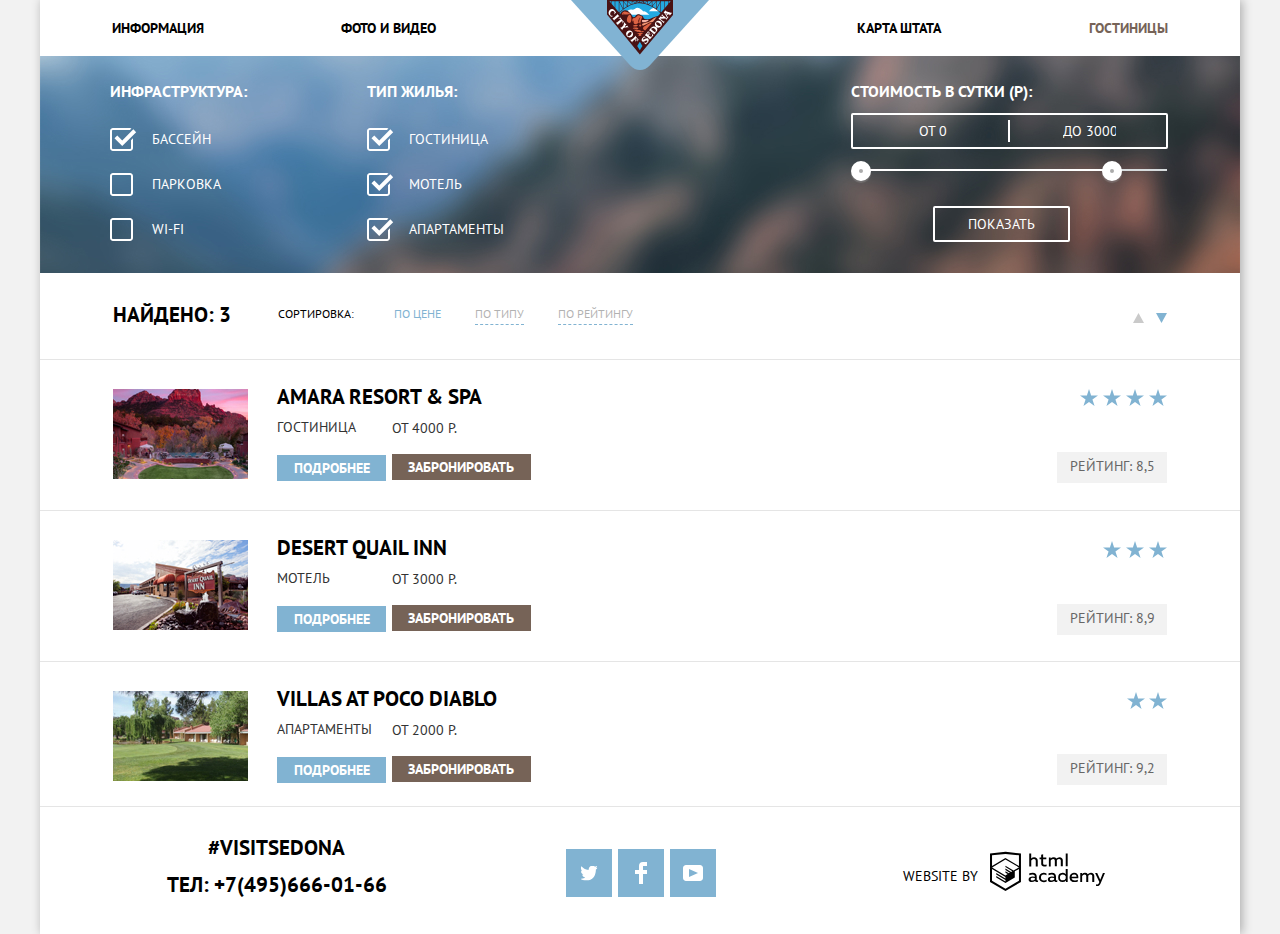
==== commit 17cb2556: "Финальная подготовка к защите" ====
--- a/catalog.html
+++ b/catalog.html
@@ -9,7 +9,7 @@
   <link href="https://fonts.googleapis.com/css2?family=PT+Sans:ital,wght@0,400;0,700;1,400;1,700&display=swap"
     rel="stylesheet">
   <link href="css/normalize.css" rel="stylesheet">
-  <link href="css/style.css" rel="stylesheet">
+  <link href="css/style.min.css" rel="stylesheet">
 </head>
 
 <body class="page-body">
@@ -164,7 +164,7 @@
         </form>
       </section>
       <div class="sort-container">
-        <p class="found">Найдено:3</p>
+        <p class="found">Найдено: 3</p>
         <p class="sorting">Сортировка:</p>
         <ul class="sort-list">
           <li class="sort-item">
@@ -199,7 +199,7 @@
       <section class="catalog-section">
         <ul class="catalog-list list-reset">
           <li class="catalog-container">
-            <div class="about-hotel">
+            <div class="about-hotel about-hotel-first">
               <div class="image-hotel">
                 <img src="img/amara-resort.jpg" width="135" height="90" alt="Amara resort & SPA">
               </div>
@@ -219,11 +219,11 @@
             </div>
             <div class="grade">
               <p class="stars four-stars" aria-label="4 звезды"></p>
-              <p class="rating">Рейтинг: 8,5</p>
+              <p class="rating rating-first">Рейтинг: 8,5</p>
             </div>
           </li>
           <li class="catalog-container">
-            <div class="about-hotel">
+            <div class="about-hotel about-hotel-second">
               <div class="image-hotel">
                 <img src="img/desert-quail-inn.jpg" width="135" height="90" alt="Desert quail inn">
               </div>
@@ -243,11 +243,11 @@
             </div>
             <div>
               <p class="stars three-stars" aria-label="3 звезды"></p>
-              <p class="rating">Рейтинг: 8,9</p>
+              <p class="rating rating-second">Рейтинг: 8,9</p>
             </div>
           </li>
           <li class="catalog-container">
-            <div class="about-hotel">
+            <div class="about-hotel about-hotel-third">
               <div class="image-hotel">
                 <img src="img/villas-at-poco-diablo.jpg" width="135" height="90" alt="Villas at poco diablo">
               </div>
@@ -267,7 +267,7 @@
             </div>
             <div>
               <p class="stars two-stars" aria-label="2 звезды"></p>
-              <p class="rating">Рейтинг: 9,2</p>
+              <p class="rating rating-third">Рейтинг: 9,2</p>
             </div>
           </li>
         </ul>
--- a/css/style.min.css
+++ b/css/style.min.css
@@ -0,0 +1 @@
+:root{--basic-white:#ffffff;--basic-black:#000000;--light-blue:#81B3D2;--basic-brown:#766357;--basic-gray:#EEEEEE;--dark-gray:#888888;--light-gray:#F2F2F2;--gray:#A9A9A9;--black-logo:#231F20;--light-black:#333333;--gray-ranked:#666666;--gray-point:#ABABAB;--gray-arrow:#CACACA;--hover-brown:#604E43;--dark-brown:#503E33;--basic-blue:#669EC0;--dark-blue:#5496BD;--line-gray:#E5E5E5;--hover-blue:#669EC0;--active-blue:#5496BD;--hover-gray:#EBEBEB;--border-white:#E5E5E5;--menu-current-color:#766357;--disabled-color:#6A6A6A;--scale-color:#d7dcde;--shadow-page-color:rgba(0,0,0,0.3);--transparency-active-color:rgba(255, 255, 255, 0.3);--toggle-shadow-color:rgba(171, 171, 171, 0.3)}body{margin:0;padding:0;font-family:"PT Sans",Arial,sans-serif;font-size:14px;line-height:21px;font-weight:400;color:var(--light-black);text-transform:uppercase;background-color:var(--light-gray);background-position:top center;background-repeat:no-repeat}a{text-decoration:none}img{max-width:100%;height:auto}.list-reset{margin:0;padding:0;list-style:none}.main{background-color:var(--basic-white)}.main-navigation{line-height:26px;background-color:var(--basic-white);position:relative}.main-header-logo{width:138px;height:70px;position:absolute;top:0;left:50%;-webkit-transform:translateX(-50%);transform:translateX(-50%);z-index:1}.site-navigation{padding-right:72px;padding-left:72px;margin:0;padding-top:15px;padding-bottom:15px;display:flex;justify-content:space-between}.site-navigation li{width:299px;box-sizing:border-box;list-style:none;margin:0}.menu-item:first-child{width:228px}.menu-item:last-child{width:226px}.site-navigation li:nth-child(1),.site-navigation li:nth-child(2){text-align:left}.site-navigation li:nth-child(3),.site-navigation li:nth-child(4){text-align:right}.site-navigation a{color:var(--basic-black);font-weight:700}.site-navigation a:focus,.site-navigation a:hover{background-color:var(--basic-white);color:var(--basic-black)}.main-background{background-color:var(--basic-black);background-image:url(../img/main-background.jpg);width:1200px;height:509px;text-align:center;position:relative}.main-background::after{content:"";display:block;bottom:-1px;position:absolute;width:1200px;height:57px;background-image:url("data:image/svg+xml,%3Csvg xmlns='http://www.w3.org/2000/svg' width='1200' height='59' preserveAspectRatio='none' viewBox='0 0 1200 59'%3E%3Cpath d='M0 57V0l250 24V0l350 57L950 0v24l250-24v57H0z' fill='%23fff'/%3E%3C/svg%3E%0A")}.intro-welcome{margin-top:79px}.about-sedona,.found,.tel{font-size:21px;line-height:26px;font-weight:700;text-align:center;color:var(--basic-black)}.about-sedona{margin-top:42px;margin-bottom:45px}.visually-hidden{position:absolute;clip:rect(1px,1px,1px,1px);padding:0;border:0;height:1px;width:1px;overflow:hidden}.five-reasons{line-height:26px;text-align:center;margin-bottom:51px}.in-city{color:var(--basic-white);font-size:21px}.counter{counter-reset:list-of-benefits}.characteristics::after,.in-city::after{display:block;padding-top:25px;width:100%;counter-increment:list-of-benefits;content:"— №" counter(list-of-benefits) " —";font-size:14px;line-height:21px;font-weight:400}.place{background-color:var(--light-blue);width:400px;text-align:center;padding-top:26px}.description-city{color:var(--basic-white);margin-top:26px}.categories{font-weight:700;font-size:21px;color:var(--basic-black);margin:0}.interested{font-size:30px;line-height:24px;color:var(--basic-black);font-weight:700;margin-top:57px;text-align:center}.interested-button{margin-top:47px}.deal{text-align:center;padding-top:7px;margin:0}.search-hotel{color:var(--basic-white);line-height:26px;font-size:21px;font-weight:700;border:none;background-color:var(--basic-brown);text-transform:inherit;width:568px;font-family:inherit;text-align:center;margin:0 auto;padding-top:30px;padding-bottom:30px}.date-age{color:var(--basic-black);font-weight:700;line-height:26px;text-transform:inherit;border:none;background-color:var(--light-gray);width:100%;min-height:38px;box-sizing:border-box;border:2px solid var(--light-gray);width:346px}.date-age:first-child{padding-left:13px}.date-input{padding-left:11px}.people-input{text-align:center;width:114px}.label-in-form{color:var(--basic-black);font-weight:700;line-height:26px}.people-label{padding-right:41px}.kids-label{padding-left:52px;padding-right:27px}.first-label{padding-right:23px}.second-label{padding-right:20px}.search{font-size:21px;line-height:26px;font-weight:700;color:var(--basic-white);text-transform:inherit;border:none;background-color:var(--light-blue);width:458px;padding-top:16px;padding-bottom:16px;margin-top:11px}.hashtag{font-size:21px;line-height:26px;font-weight:700;color:var(--basic-black);padding-top:28px;padding-bottom:11px;padding-left:61px;margin:0}.tel{padding-left:61px}.footer-contacts{list-style:none;margin:0 auto;display:flex;padding:0;margin:0;width:100%;justify-content:center}.social{position:relative;background-color:var(--light-blue);width:46px;height:48px;display:block;text-align:center}.social::before{content:"";display:block;position:absolute;background-repeat:no-repeat;top:50%;left:50%;-webkit-transform:translate(-50%,-50%);transform:translate(-50%,-50%)}.twitter::before{background-image:url(../img/twitter.svg);width:17px;height:15px}.facebook::before{background-image:url(../img/fb-icon.svg);width:12px;height:22px}.youtube::before{background-image:url(../img/youtube.svg);width:20px;height:16px}.social:active .social-icon{opacity:.3}.social:hover{background-color:var(--hover-blue)}.social:active{background-color:var(--active-blue);color:var(--transparency-active-color)}.footer-contacts li{margin-left:6px;text-align:center}.city-art{background-image:url(../img/city.jpg)}.top-section{background-color:var(--basic-black);background-image:url(../img/background.jpg);background-size:cover;width:1200px;min-height:217px;background-repeat:no-repeat;color:var(--basic-white);text-align:center}.categories-catalog,.price-in-day{font-size:16px;font-weight:700}.price-in-day{text-align:start;padding-bottom:11px}.catalog-list,.checkbox-list{list-style:none}.catalog-list{position:relative}.checkbox-list li{text-align:start;padding-bottom:22px}.checkbox-list{padding-top:26px}.checkbox-icon{fill:var(--basic-white);margin-right:15px}.check{display:flex;align-items:center}.filter-input-checkbox:checked+.checkbox-icon .checkbox-on{opacity:1}.filter-input-checkbox:checked+.checkbox-icon .checkbox-off{opacity:0}.filter-input-checkbox+.checkbox-icon .checkbox-on{opacity:0}.filter-input-checkbox+.checkbox-icon .checkbox-off{opacity:1}.filter-input-checkbox:disabled+.checkbox-icon{fill:var(--disabled-color)}.filter-input-checkbox:focus+.checkbox-icon{outline:2px solid var(--basic-black)}.type-house{text-align:start}.show-button{color:var(--basic-white);background-color:transparent;border:2px solid var(--basic-white);border-radius:2px;width:137px;min-height:36px;text-transform:inherit;margin-right:87px;margin-top:4px}.sort-list{list-style:none;display:flex;justify-content:space-between;width:239px;padding-bottom:4px}.sort-container{display:flex;align-items:center;border-bottom:1px solid var(--line-gray);position:relative}.found{margin-top:29px;margin-bottom:31px;margin-left:73px;padding:0}.sorting{font-size:12px;line-height:18px;color:var(--basic-black);margin-left:47px;padding-bottom:5px}.sort-by-rait,.sort-by-type{font-size:12px;line-height:18px;color:var(--basic-black);opacity:.3}.with-border{border-bottom:1px dashed var(--light-blue)}.sort-by-price{font-size:12px;line-height:18px;color:var(--light-blue)}.name-hotel{font-size:21px;line-height:26px;font-weight:700;margin:0;padding:0;max-width:500px}.name-hotel a{color:var(--basic-black)}.type-hotel{color:var(--light-black);margin:0;margin-bottom:20px;margin-top:7px}.price-hotel{margin:0;margin-bottom:18px;margin-top:8px}.button-inside{font-weight:700;line-height:21px;color:var(--basic-white);border:none}.details{width:110px;padding:4px 16px 4px 17px;margin-right:6px;background-color:var(--light-blue)}.reservation{width:142px;padding:4px 17px 4px 16px;background-color:var(--basic-brown)}.rating{color:var(--gray-ranked);background-color:var(--light-gray);width:110px;min-height:27px;text-align:center;margin-right:73px;padding-top:4px}.rating-first{margin-top:68px}.rating-second{margin-top:69px}.rating-third{margin-top:68px}.page{height:100%}.page-body{min-height:100%}.page-container{display:-ms-grid;display:grid;-ms-grid-rows:-webkit-min-content 1fr -webkit-min-content;-ms-grid-rows:min-content 1fr min-content;grid-template-rows:-webkit-min-content 1fr -webkit-min-content;grid-template-rows:min-content 1fr min-content;align-content:start;width:1200px;margin:0 auto;box-shadow:2px 0 10px 0 var(--shadow-page-color);position:relative}.advantages-list{width:1200px;margin:0;padding:0;list-style:none;display:flex;flex-wrap:wrap}.feature-item{width:400px;text-align:center;outline-offset:-5px;padding-top:60px}.feature-item::before{content:"";display:block;width:75px;height:72px;background-repeat:no-repeat;margin-left:162px;padding-bottom:4px}.accommodation::before{background-image:url(../img/icon-1.svg)}.food::before{background-image:url(../img/icon-3.svg)}.souvenirs::before{background-image:url(../img/icon-2.svg);margin-left:169px}.bridge,.in-city{width:100%}.bridge{flex-direction:row-reverse}.bridge-info{padding-top:3px}.page-footer{display:-ms-grid;display:grid;-ms-grid-columns:3;grid-template-columns:3;background-color:var(--basic-white)}.page-footer-main{background-color:var(--basic-white);opacity:.9;position:absolute;width:100%;left:0;bottom:0}.footer-info{padding-bottom:36px;-ms-grid-column:1;grid-column-start:1;-ms-grid-column-span:1;grid-column-end:2;width:100%;text-align:center}.footer-contacts{-ms-grid-column:2;grid-column-start:2;-ms-grid-column-span:1;grid-column-end:3;padding-top:42px;padding-bottom:36px;padding-left:28px}.footer-website-by{-ms-grid-column:3;grid-column-start:3;-ms-grid-column-span:1;grid-column-end:4;padding-top:30px;display:flex;width:100%;align-items:center;justify-content:center;line-height:26px;color:var(--basic-black);padding-bottom:20px;margin-right:140px}.map{background-color:var(--basic-black);background-image:url(../img/map.png);position:relative;overflow:hidden}.live-map{width:1200px;height:594px;border:none}.form-search{position:absolute;background-color:var(--basic-white);left:50%;-webkit-transform:translateX(-50%);transform:translateX(-50%);width:568px;box-sizing:border-box;text-align:center;padding:55px}.form-show{display:block;-webkit-animation-duration:1s;animation-duration:1s;-webkit-animation-name:bounse;animation-name:bounse;-webkit-animation-timing-function:ease-in-out;animation-timing-function:ease-in-out;-webkit-animation-fill-mode:forwards;animation-fill-mode:forwards}.form-hide{display:none}@-webkit-keyframes bounse{0%{-webkit-transform:translate(-50%,-100%);transform:translate(-50%,-100%)}100%{-webkit-transform:translate(-50%,0);transform:translate(-50%,0)}}@keyframes bounse{0%{-webkit-transform:translate(-50%,-100%);transform:translate(-50%,-100%)}100%{-webkit-transform:translate(-50%,0);transform:translate(-50%,0)}}.academy-logo{width:115px;height:41px}.container-for-image{display:flex}.container-for-image:last-child{flex-direction:row-reverse}.additional-advantages{background-color:var(--basic-gray);margin-bottom:58px;min-height:256px;padding:0;margin:0;width:400px;text-align:center;outline-offset:-5px;padding-top:49px;box-sizing:border-box}.categories{padding-top:24px}.characteristics{padding:0;margin:0}.description-characteristics{box-sizing:border-box;margin:0;margin-top:24px}.description-categories{margin:0;padding-top:25px;padding-bottom:82px}.item-icons{padding-top:60px}.fieldset-search{padding:0;margin:0;border:0}.search-hotel:hover{background-color:var(--hover-brown)}.search-hotel:active{background-color:var(--dark-brown);color:var(--transparency-active-color)}.search:hover{background-color:var(--basic-blue)}.search:active{background-color:var(--dark-blue);color:var(--transparency-active-color)}.button-amount{color:var(--gray);background-color:var(--light-gray);border:0;position:absolute;top:0;width:40px;height:100%;margin:0}.button-amount:nth-of-type(2){right:0}.button-amount::after,.button-amount::before{content:"";position:absolute;top:50%;left:50%;-webkit-transform:translate(-50%,-50%);transform:translate(-50%,-50%);display:block;background-color:var(--gray)}.plus::before{height:12px;width:3px}.minus::after,.plus::after{height:3px;width:12px}.button-amount:hover::after,.button-amount:hover::before{background-color:var(--basic-black)}.button-amount:active,.button-amount:hover{background-color:var(--hover-gray)}.button-amount:active::after,.button-amount:active::before{background-color:var(--light-blue)}.catalog-container{display:flex;justify-content:space-between;border-bottom:1px solid var(--line-gray);padding-top:24px;padding-left:73px}.about-hotel{display:flex;align-items:center}.about-hotel-first{padding-bottom:31px}.about-hotel-second{padding-bottom:31px}.about-hotel-third{padding-bottom:25px}.image-hotel{margin-right:29px;margin-top:5px;width:135px;height:90px}.container-hotel{flex-wrap:wrap}.inside-hotel{display:flex}.copyright-link:hover .academy-logo{fill:var(--light-blue)}.copyright-link .academy-logo:active{fill:var(--gray)}.fieldset-group{display:flex;align-items:center;position:relative;margin-bottom:28px}.date-back{margin-bottom:18px}.city-image{display:flex;flex-wrap:wrap}.group-inside{display:flex;align-items:center}.second{width:114px}.input-wrapper{position:relative;width:346px}.input-second-wrapper{position:relative;width:114px}.calendar{border:none;position:absolute;outline:0;margin:0;padding:0;top:7px;right:7px;padding:1px}.icon-calendar{fill:var(--gray)}.calendar:focus .icon-calendar{outline:2px solid var(--basic-black)}.calendar:hover .icon-calendar{fill:var(--basic-black)}.calendar:active .icon-calendar{fill:var(--light-blue)}.group-inside{display:flex}.filter-item{margin:0;padding:0;border:none}.range-filter{width:316px}.range-controls{position:relative;padding-top:20px;min-height:33px;padding-left:5px;border-radius:5px}.range-controls .scale{height:2px;background:var(--scale-color)}.range-controls .bar{width:80%;height:2px;background:var(--basic-white)}.range-controls .toggle{position:absolute;top:16px;left:0;width:4px;height:4px;padding:0;border:8px solid var(--basic-white);background-color:var(--gray-point);border-radius:50%;box-shadow:0 2px 1px 0 var(--toggle-shadow-color);cursor:pointer;box-sizing:content-box;outline:0}.toggle:hover{width:5.5px;height:5.5px}.toggle:focus{outline:1px solid var(--basic-white)}.range-controls .toggle-min{left:0;top:12px}.range-controls .toggle-max{left:251px;top:12px}.price-controls{border:2px solid var(--basic-white);display:flex;justify-content:space-between;width:317px;height:36px;align-items:center;position:relative;border-radius:2px;box-sizing:border-box}.price-controls::before{content:"";position:absolute;top:50%;left:50%;-webkit-transform:translate(-50%,-50%);transform:translate(-50%,-50%);display:block;width:2px;height:22px;background-color:var(--basic-white)}.fieldset-checkbox{border:none;padding:0;margin:0;width:400px}.fieldset-checkbox:first-child{width:auto;padding-left:70px}.fieldset-checkbox:nth-child(2){padding-left:120px}.fieldset-checkbox:last-child{padding-left:94px}.infrastructure{text-align:start}.form-catalog{display:flex;justify-content:space-around}.input-price{color:var(--basic-white);text-align:center;background-color:transparent;border:none;width:53px;padding-right:25px}.min-price{padding-left:52px}.max-price{padding-right:25px}.date-age:hover{background-color:var(--hover-gray);border:2px solid var(--hover-gray)}.date-age:focus{background-color:var(--basic-white);outline:0;border:2px solid var(--border-white)}.name-hotel:hover a{color:var(--light-blue)}.name-hotel:active a{mix-blend-mode:normal;opacity:.3}.reservation:hover{background-color:var(--hover-brown)}.reservation:active{background-color:var(--dark-brown);color:var(--transparency-active-color)}.details:hover{background-color:var(--hover-blue)}.details:active{background-color:var(--active-blue);color:var(--transparency-active-color)}.menu-item a:hover{color:var(--light-blue)}.menu-item a:active{mix-blend-mode:normal;opacity:.3}.menu-item a:not([href]){color:var(--menu-current-color)}.show-button:hover{background-color:var(--basic-white);color:var(--basic-black)}.sort-item a:hover{color:var(--light-blue);opacity:1}.sort-item a:active{color:var(--basic-black);opacity:1}.categories-catalog,.price-in-day{padding-top:25px}.arrows{display:flex;padding-right:73px;padding-top:5px;position:absolute;right:0}.arrow{fill:var(--gray-arrow)}.first-arrow{padding-right:12px}.second-arrow{fill:var(--light-blue)}.arrow:hover{fill:var(--basic-black)}.arrow:active{fill:var(--light-blue)}.stars{margin-top:auto;margin-right:73px;position:absolute;right:0;height:17px;background-image:url(../img/star.svg);background-repeat:repeat;background-repeat:space}.grade{position:relative}.five-stars{width:95px}.four-stars{width:87px;margin-top:5px}.three-stars{width:64px;margin-top:6px}.two-stars{width:40px;margin-top:6px}.one-star{width:18px}